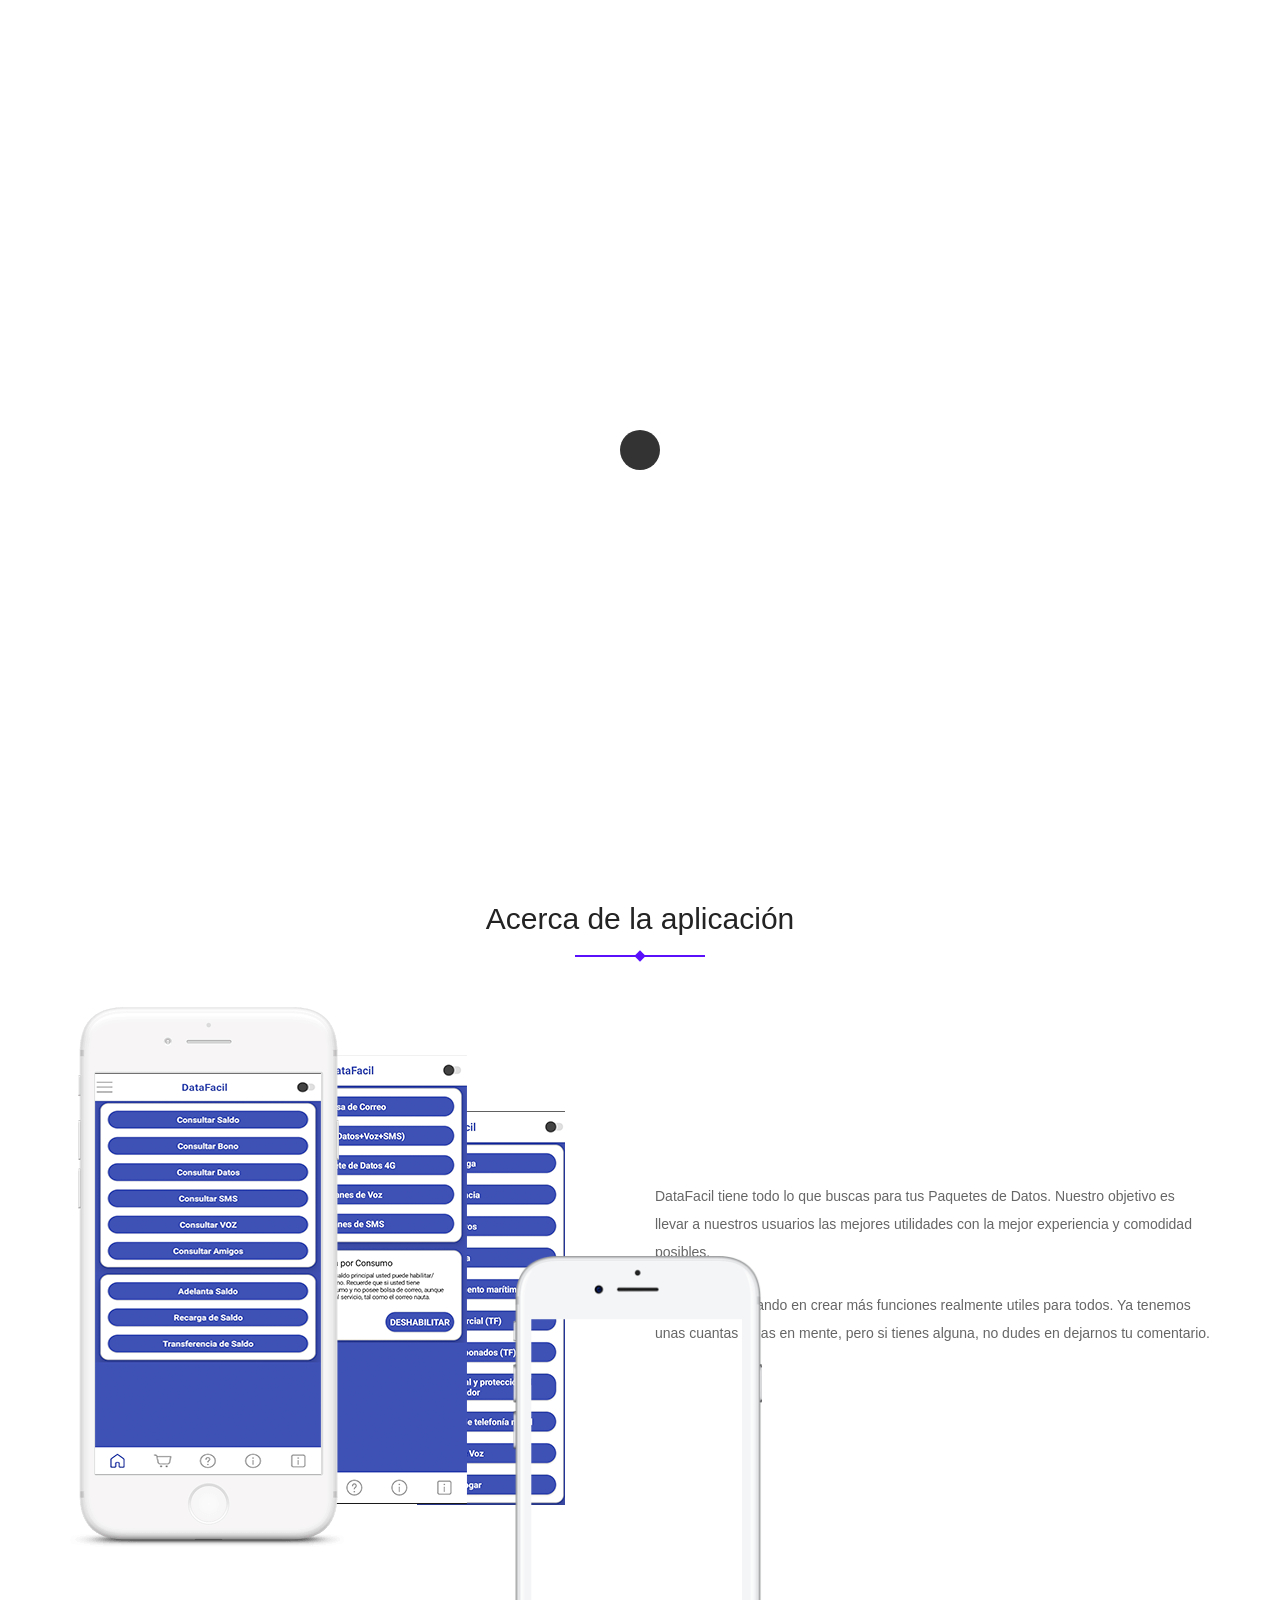
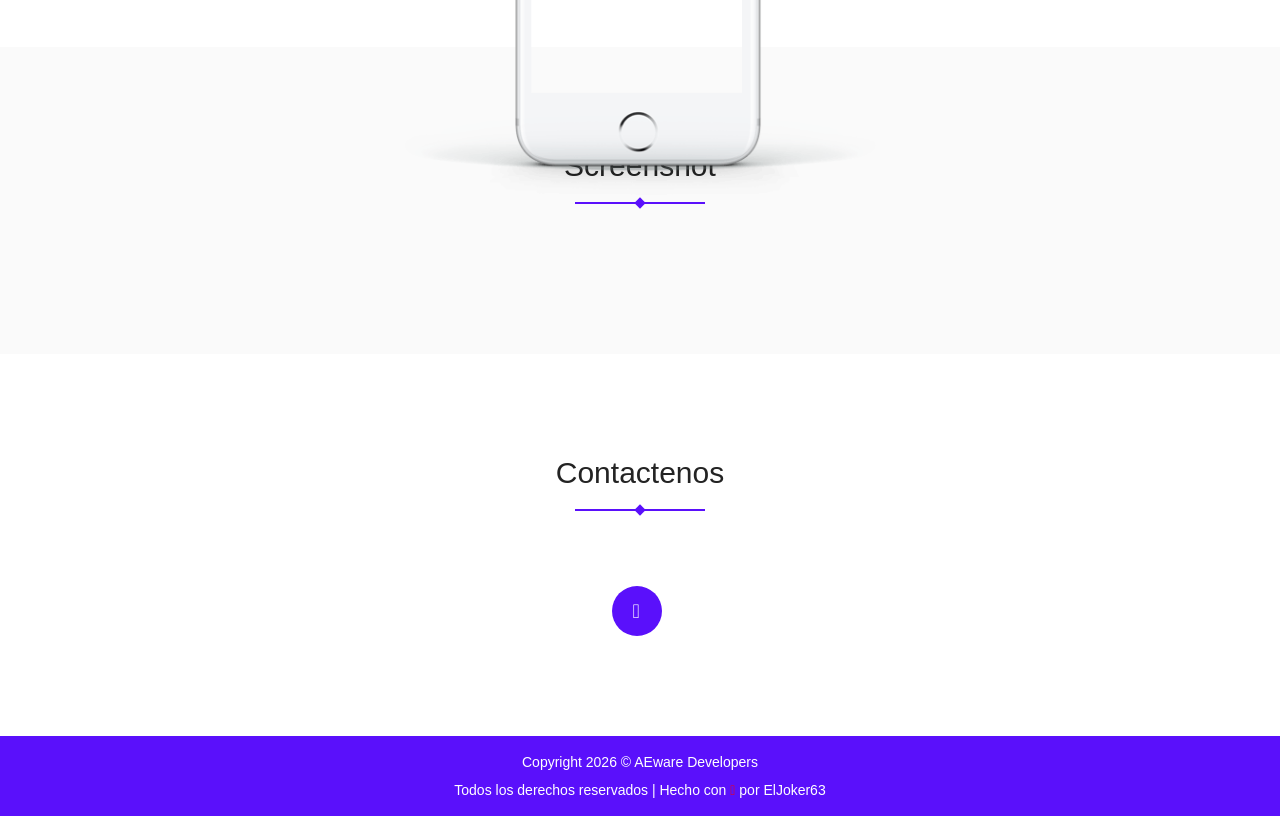
==== index.html @ 6d370829 "Update index.html" ====
<!DOCTYPE html>
<html lang="en">
<head>

<meta charset="utf-8">
<title>DataFacil || Tu mejor herramienta</title>
<meta http-equiv="X-UA-Compatible" content="IE=edge">

<meta name="viewport" content="width=device-width, initial-scale=1, maximum-scale=1">

<link rel="stylesheet" href="assets/css/bootstrap.min.css+jquery-ui.css+font-awesome.min.css+owl.carousel.min.css+slicknav.min.css+magnificpopup.css+jquery.mb.YTPlayer.min.css.pagespeed.cc.gx6TPuatPO.css" />
<link rel="stylesheet" href="assets/css/A.typography.css.pagespeed.cf.7nwC4xI2fA.css">
<link rel="stylesheet" href="assets/css/A.style.css+responsive.css,Mcc.m1dDQlcDqt.css.pagespeed.cf.w_qkeGJUVZ.css" />
<link rel="shortcut icon" type="image/png" href="assets/img/icon/icon.png">
</head>
<body>

<div id="preloader">
<div class="spinner"></div>
</div>


<header id="header">
<div class="header-area">
<div class="container">
<div class="row">
<div class="menu-area">
<div class="col-md-3 col-sm-12 col-xs-12">
<div class="logo">
<a href="index.html"><img src="logo_full.png" alt="DataFacil" data-pagespeed-url-hash="2312565467" onload="pagespeed.CriticalImages.checkImageForCriticality(this);" width="174"></a>
</div>
</div>
<div class="col-md-9 hidden-xs hidden-sm">
<div class="main-menu">
<nav class="nav-menu">
<ul>
<li class="active"><a href="#home">Home</a></li>
<li><a href="#screenshot">Screenshot</a></li>
<li><a href="#contact">Contact</a></li>
</ul>
</nav>
</div>
</div>
<div class="col-sm-12 col-xs-12 visible-sm visible-xs">
<div class="mobile_menu"></div>
</div>
</div>
</div>
</div>
</div>
</header>


<section class="slider-area" id="home">
<div class="container">
<div class="col-md-6 col-sm-6 hidden-xs">
<div class="row">
<div class="slider-img">
<img src="assets/img/mobile/slider-left-img.png" alt="slider image" data-pagespeed-url-hash="4035130868" onload="pagespeed.CriticalImages.checkImageForCriticality(this);">
</div>
</div>
</div>
<div class="col-md-6 col-sm-6 col-xs-12">
<div class="row">
<div class="slider-inner text-right">
  <img src="assets/img/icon/icon.png" width="100px">
<h2>DataFacil</h2>
<h6 style="color: white;">Version: 7.1</h6>
<h6 style="color: white;">Rev: 211128</h6>
<h6 style="color: white;">Tamaño: 4.80Mb</h6>
<h5>Tu mejor herramienta</h5>
<a href="DataFacil.apk" style="background-color: white;color: #5c1ef9;"><i class="fa fa-download" style="color: #5c1ef9;"></i>Descargar APK</a>
</div>
</div>
</div>
</div>
</section>

<div class="about-area ptb--100">
<div class="container">
<div class="section-title">
<h2>Acerca de la aplicación</h2>
<p></p>
</div>
<div class="row d-flex flex-center">
<div class="col-md-6 col-sm-6 hidden-xs">
<div class="about-left-img">
<img src="assets/img/about/abt-left-img.png" alt="image" data-pagespeed-url-hash="2469990461" onload="pagespeed.CriticalImages.checkImageForCriticality(this);">
</div>
</div>
<div class="col-md-6 col-sm-6 col-xs-12 d-flex flex-center">
<div class="about-content">
<p>DataFacil tiene todo lo que buscas para tus Paquetes de Datos. Nuestro objetivo es llevar a nuestros usuarios las mejores utilidades con la mejor experiencia y comodidad posibles.</p>
<p>Seguimos trabajando en crear más funciones realmente utiles para todos. Ya tenemos unas cuantas ideas en mente, pero si tienes alguna, no dudes en dejarnos tu comentario.</p>
</div>
</div>
</div>
</div>
</div>


<!--section class="feature-area bg-gray ptb--100" id="feature">
<div class="container">
<div class="section-title">
<h2>Features</h2>
<p>Nemo enim ipsam voluptatem quia voluptas sit</p>
</div>
<div class="row">
<div class="col-md-4 col-sm-6 col-xs-12">
<div class="ft-content rtl">
<div class="ft-single">
<img src="[data-uri]" alt="icon" data-pagespeed-url-hash="3203093462" onload="pagespeed.CriticalImages.checkImageForCriticality(this);">
<div class="meta-content">
<h2>Full Optional</h2>
<p>Lorem ipsum dolor sit amet, consectetur adipisicing elit, iumod tempor incididunt</p>
</div>
</div>
<div class="ft-single">
<img src="[data-uri]" alt="icon" data-pagespeed-url-hash="3497593383" onload="pagespeed.CriticalImages.checkImageForCriticality(this);">
<div class="meta-content">
<h2>Unique Design</h2>
<p>Lorem ipsum dolor sit amet, consectetur adipisicing elit, iumod tempor incididunt</p>
</div>
</div>
<div class="ft-single">
<img src="[data-uri]" alt="icon" data-pagespeed-url-hash="3792093304" onload="pagespeed.CriticalImages.checkImageForCriticality(this);">
<div class="meta-content">
<h2>Voice Maker</h2>
<p>Lorem ipsum dolor sit amet, consectetur adipisicing elit, iumod tempor incididunt</p>
</div>
</div>
</div>
</div>
<div class="col-md-4 hidden-sm col-xs-12">
<div class="ft-screen-img">
<img src="assets/img/mobile/ft-screen-img.png" alt="image" data-pagespeed-url-hash="3607239868" onload="pagespeed.CriticalImages.checkImageForCriticality(this);">
</div>
</div>
<div class="col-md-4 col-sm-6 col-xs-12">
<div class="ft-content">
<div class="ft-single">
<img src="[data-uri]" alt="icon" data-pagespeed-url-hash="4086593225" onload="pagespeed.CriticalImages.checkImageForCriticality(this);">
<div class="meta-content">
<h2>Easy Settings</h2>
<p>Lorem ipsum dolor sit amet, consectetur adipisicing elit, iumod tempor incididunt</p>
</div>
</div>
<div class="ft-single">
<img src="[data-uri]" alt="icon" data-pagespeed-url-hash="86125850" onload="pagespeed.CriticalImages.checkImageForCriticality(this);">
<div class="meta-content">
<h2>Flat Design</h2>
<p>Lorem ipsum dolor sit amet, consectetur adipisicing elit, iumod tempor incididunt</p>
</div>
</div>
<div class="ft-single">
<img src="[data-uri]" alt="icon" data-pagespeed-url-hash="380625771" onload="pagespeed.CriticalImages.checkImageForCriticality(this);">
<div class="meta-content">
<h2>Easy Download</h2>
<p>Lorem ipsum dolor sit amet, consectetur adipisicing elit, iumod tempor incididunt</p>
</div>
</div>
</div>
</div>
</div>
</div>
</section-->



<section class="screen-area bg-gray ptb--100" id="screenshot">
<div class="container">
<div class="section-title">
<h2>Screenshot</h2>
<p></p>
</div>
<img class="screen-img" src="assets/img/mobile/screen-slider.png" alt="mobile screen" data-pagespeed-url-hash="2003953889" onload="pagespeed.CriticalImages.checkImageForCriticality(this);">
<div class="screen-slider owl-carousel">
<div class="single-screen">
<img src="assets/img/mobile/screen-slider/1.jpg" alt="mobile screen" data-pagespeed-url-hash="3925802699" onload="pagespeed.CriticalImages.checkImageForCriticality(this);">
</div>
<div class="single-screen">
<img src="assets/img/mobile/screen-slider/2.jpg" alt="mobile screen" data-pagespeed-url-hash="4220302620" onload="pagespeed.CriticalImages.checkImageForCriticality(this);">
</div>
<div class="single-screen">
<img src="assets/img/mobile/screen-slider/3.jpg" alt="mobile screen" data-pagespeed-url-hash="219835245" onload="pagespeed.CriticalImages.checkImageForCriticality(this);">
</div>
<div class="single-screen">
<img src="assets/img/mobile/screen-slider/4.jpg" alt="mobile screen" data-pagespeed-url-hash="514335166" onload="pagespeed.CriticalImages.checkImageForCriticality(this);">
</div>
<div class="single-screen">
<img src="assets/img/mobile/screen-slider/5.jpg" alt="mobile screen" data-pagespeed-url-hash="808835087" onload="pagespeed.CriticalImages.checkImageForCriticality(this);">
</div>
<div class="single-screen">
<img src="assets/img/mobile/screen-slider/6.jpg" alt="mobile screen" data-pagespeed-url-hash="219835245" onload="pagespeed.CriticalImages.checkImageForCriticality(this);">
</div>
</div>
</div>
</section>


<!--section class="team-area bg-gray ptb--100" id="team">
<div class="container">
<div class="section-title">
<h2>Our Amazing Team</h2>
<p>Nemo enim ipsam voluptatem quia voluptas sit</p>
</div>
<div class="row">
<div class="col-md-3 col-sm-6 col-xs-12 col-6">
<div class="single-team">
<div class="team-thumb">
<img src="assets/img/team/team-img1.jpg" alt="image" data-pagespeed-url-hash="1742585460" onload="pagespeed.CriticalImages.checkImageForCriticality(this);">
</div>
<h4>Jhon Deo</h4>
<span>Web Developer</span>
<ul class="tst-social">
<li><a href="index.html#"><i class="fa fa-facebook"></i></a></li>
<li><a href="index.html#"><i class="fa fa-twitter"></i></a></li>
<li><a href="index.html#"><i class="fa fa-linkedin"></i></a></li>
<li><a href="index.html#"><i class="fa fa-dribbble"></i></a></li>
<li><a href="index.html#"><i class="fa fa-ponterest"></i></a></li>
</ul>
</div>
</div>
<div class="col-md-3 col-sm-6 col-xs-12 col-6">
<div class="single-team">
<div class="team-thumb">
<img src="assets/img/team/team-img2.jpg" alt="image" data-pagespeed-url-hash="2037085381" onload="pagespeed.CriticalImages.checkImageForCriticality(this);">
</div>
<h4>Jhon Deo</h4>
<span>Web Developer</span>
<ul class="tst-social">
<li><a href="index.html#"><i class="fa fa-facebook"></i></a></li>
<li><a href="index.html#"><i class="fa fa-twitter"></i></a></li>
<li><a href="index.html#"><i class="fa fa-linkedin"></i></a></li>
<li><a href="index.html#"><i class="fa fa-dribbble"></i></a></li>
<li><a href="index.html#"><i class="fa fa-ponterest"></i></a></li>
</ul>
</div>
</div>
<div class="col-md-3 col-sm-6 col-xs-12 col-6">
<div class="single-team">
<div class="team-thumb">
<img src="assets/img/team/team-img2.jpg" alt="image" data-pagespeed-url-hash="2037085381" onload="pagespeed.CriticalImages.checkImageForCriticality(this);">
</div>
<h4>Jhon Deo</h4>
<span>Web Developer</span>
<ul class="tst-social">
<li><a href="index.html#"><i class="fa fa-facebook"></i></a></li>
<li><a href="index.html#"><i class="fa fa-twitter"></i></a></li>
<li><a href="index.html#"><i class="fa fa-linkedin"></i></a></li>
<li><a href="index.html#"><i class="fa fa-dribbble"></i></a></li>
<li><a href="index.html#"><i class="fa fa-ponterest"></i></a></li>
</ul>
</div>
</div>
<div class="col-md-3 col-sm-6 col-xs-12 col-6">
<div class="single-team">
<div class="team-thumb">
<img src="assets/img/team/team-img4.jpg" alt="image" data-pagespeed-url-hash="2626085223" onload="pagespeed.CriticalImages.checkImageForCriticality(this);">
</div>
<h4>Jhon Deo</h4>
<span>Web Developer</span>
<ul class="tst-social">
<li><a href="index.html#"><i class="fa fa-facebook"></i></a></li>
<li><a href="index.html#"><i class="fa fa-twitter"></i></a></li>
<li><a href="index.html#"><i class="fa fa-linkedin"></i></a></li>
<li><a href="index.html#"><i class="fa fa-dribbble"></i></a></li>
<li><a href="index.html#"><i class="fa fa-ponterest"></i></a></li>
</ul>
</div>
</div>
</div>
</div>
</section-->

<section class="contact-area ptb--100" id="contact">
<div class="container">
<div class="section-title">
<h2>Contactenos</h2>
</div>
<div class="row">
<div class="col-md-12 col-sm-12 col-xs-12">  
<div class="c-social">
  <center>
  <ul>
  <li><a href="https://t.me/datafacil" target="_blank"><i class="fa fa-telegram"></i></a></li>
  </ul></center>
  </div>
</div>
</div>
</div>
</section>


<footer>
<div class="footer-area">
<div class="container">
<p>
Copyright <script>document.write(new Date().getFullYear());</script> &copy; AEware Developers <br>Todos los derechos reservados | Hecho con <i class="fa fa-spin fa-heart-o" aria-hidden="true" style="color: red;"></i> por ElJoker63
</p>
</div>
</div>
</footer>


<script src="assets/js/jquery-3.2.0.min.js"></script>
<script src="assets/js/jquery-ui.js"></script>
<script src="assets/js/bootstrap.min.js+jquery.slicknav.min.js+owl.carousel.min.js.pagespeed.jc.rH-AqJr_eo.js"></script><script>eval(mod_pagespeed_OaIsp2CYJ6);</script>
<script>eval(mod_pagespeed_37egZq039M);</script>
<script>eval(mod_pagespeed_GwoOaIidw9);</script>
<script src="assets/js/magnific-popup.min.js+counterup.js+jquery.waypoints.min.js+jquery.mb.YTPlayer.min.js.pagespeed.jc.KU6rUY2vq6.js"></script><script>eval(mod_pagespeed_G$2JEhNOmj);</script>
<script>eval(mod_pagespeed_kKBOjiCSDh);</script>
<script>eval(mod_pagespeed_2KMwfzvMNk);</script>
<script>eval(mod_pagespeed_n0zLpIlsOG);</script>
<script src="assets/js/theme.js"></script>
</body>
</html>
---- assets/css/A.typography.css.pagespeed.cf.7nwC4xI2fA.css ----
/* 
Table Of Contents
=========================
- Default Typography
- Custom Typography
=========================
*/


/* 
--------------------------
- Default Typography
--------------------------
*/

body {
    font-family: 'Poppins', sans-serif;
}

h1,
h2,
h3,
h4,
h5,
h6 {
    margin: 0;
    font-family: 'Poppins', sans-serif;
    font-weight: 700;
    color: #000;
    letter-spacing: 1.5px;
}

h1 a,
h2 a,
h3 a,
h4 a,
h5 a,
h6 a {
    font-weight: inherit;
    font-family: 'Poppins', sans-serif;
}

h1 {
    font-size: 36px;
    line-height: 70px;
    letter-spacing: 1px;
    margin-bottom: 0px;
}

h2 {
    font-size: 22px;
    line-height: 24px;
    margin-bottom: 0px;
}

h3 {
    font-size: 24px;
    line-height: 30px;
    margin-bottom: 0px;
}

h4 {
    font-size: 20px;
    line-height: 27px;
}

h5 {
    font-size: 16px;
    line-height: 24px;
}

h6 {
    font-size: 14px;
    line-height: 24px;
}

p {
    font-family: 'Poppins', sans-serif;
    font-size: 14px;
    font-weight: normal;
    letter-spacing: 0;
    line-height: 28px;
    margin: 0;
}

p img {
    margin: 0;
}

span {
    font-family: 'Poppins', sans-serif;
}



/* em and strong */

em {
    font: 15px/30px;
}

strong,
b {
    font: 15px/30px;
}

small {
    font-size: 11px;
    line-height: inherit;
}



/*  blockquotes */

blockquote {
    border-left: 0 none;
    font-family: 'Poppins', sans-serif;
    margin: 10px 0;
    padding-left: 40px;
    position: relative;
}

blockquote::before {
    color: #4e5665;
    content: "";
    font-family: FontAwesome;
    font-size: 36px;
    left: 20px;
    line-height: 0;
    margin: 0;
    opacity: 0.5;
    position: absolute;
    top: 20px;
}

blockquote p {
    font-style: italic;
    padding: 0;
    font-size: 18px;
    line-height: 36px;
}

blockquote cite {
    display: block;
    font-size: 12px;
    font-style: normal;
    line-height: 18px;
}

blockquote cite:before {
    content: "\2014 \0020";
}

blockquote cite a,
blockquote cite a:visited {
    color: #8B9798;
    border: none
}



/* abbreviations */

abbr {
    color: #444;
    font-weight: 700;
    font-variant: small-caps;
    text-transform: lowercase;
    letter-spacing: .6px;
}

abbr:hover {
    cursor: help;
}



/* links */

a,
a:visited {
    text-decoration: none;
    font-weight: normal;
    font-size: 12px;
    color: #111;
    transition: all 0.3s ease-in-out;
    -webkit-transition: all 0.3s ease-in-out;
    -moz-transition: all 0.3s ease-in-out;
    -o-transition: all 0.3s ease-in-out;
    outline: 0;
}

a:hover,
a:active {
    color: #5b1ffa;
    text-decoration: none;
    outline: 0;
}

a:focus {
    text-decoration: none;
    outline: 0;
}

p a,
p a:visited {
    line-height: inherit;
    outline: 0;
}

a.active-page {
    color: #e6ae48!important;
}



/* list */

ul,
ol {
    margin-bottom: 0px;
    margin-top: 0px;
}

ul {
    margin: 0;
    padding: 0;
    list-style-type: none;
}

ol {
    list-style: decimal;
}

ol,
ul.square,
ul.circle,
ul.disc {
    margin-left: 0px;
}

ul.square {
    list-style: square outside;
}

ul.circle {
    list-style: circle outside;
}

ul.disc {
    list-style: disc outside;
}

ul ul,
ul ol,
ol ol,
ol ul {
    margin: 0;
}

ul ul li,
ul ol li,
ol ol li,
ol ul li {
    margin-bottom: 0px;
}

li {
    line-height: 18px;
    margin-bottom: 0px;
}

ul.large li {}

li p {}



/* definition list */

dl {
    margin: 12px 0;
}

dt {
    margin: 0;
    color: #11ABB0;
}

dd {
    margin: 0 0 0 20px;
}

button {}



/* 
--------------------------
- Custom Typography
--------------------------
*/


/* Your Custom Typography. */


/*pealoader css*/

div#preloader {
    height: 100%;
    left: 0;
    overflow: visible;
    position: fixed;
    top: 0;
    width: 100%;
    z-index: 999;
    display: flex;
    background: #fff;
}


.spinner {
    width: 40px;
    height: 40px;
    margin: auto;
    background-color: #333;

    border-radius: 100%;
    -webkit-animation: sk-scaleout 1.0s infinite ease-in-out;
    animation: sk-scaleout 1.0s infinite ease-in-out;
}

@-webkit-keyframes sk-scaleout {
    0% {
        -webkit-transform: scale(0)
    }
    100% {
        -webkit-transform: scale(1.0);
        opacity: 0;
    }
}

@keyframes sk-scaleout {
    0% {
        -webkit-transform: scale(0);
        transform: scale(0);
    }
    100% {
        -webkit-transform: scale(1.0);
        transform: scale(1.0);
        opacity: 0;
    }
}


/*----------------------------
 Basic margin padding
-----------------------------*/

.m--0 {
    margin-top: 0;
    margin-right: 0;
    margin-bottom: 0;
    margin-left: 0;
}

.p--0 {
    padding-top: 0;
    padding-right: 0;
    padding-bottom: 0;
    padding-left: 0;
}


/*---------------------------
   Margin top
--------------------------*/

.mt--0 {
    margin-top: 0
}

.mt--10 {
    margin-top: 10px
}

.mt--15 {
    margin-top: 15px
}

.mt--20 {
    margin-top: 20px
}

.mt--30 {
    margin-top: 30px
}

.mt--40 {
    margin-top: 40px
}

.mt--50 {
    margin-top: 50px
}

.mt--60 {
    margin-top: 60px
}

.mt--70 {
    margin-top: 70px
}

.mt--80 {
    margin-top: 80px
}

.mt--90 {
    margin-top: 90px
}

.mt--100 {
    margin-top: 100px
}

.mt--110 {
    margin-top: 110px
}

.mt--120 {
    margin-top: 120px
}

.mt--130 {
    margin-top: 130px
}

.mt--140 {
    margin-top: 140px
}

.mt--150 {
    margin-top: 150px
}


/*-----------------------------
  Margin bottom
-------------------------------*/

.mb--0 {
    margin-bottom: 0
}

.mb--10 {
    margin-bottom: 10px
}

.mb--15 {
    margin-bottom: 15px
}

.mb--20 {
    margin-bottom: 20px
}

.mb--30 {
    margin-bottom: 30px
}

.mb--40 {
    margin-bottom: 40px
}

.mb--50 {
    margin-bottom: 50px
}

.mb--60 {
    margin-bottom: 60px
}

.mb--70 {
    margin-bottom: 70px
}

.mb--80 {
    margin-bottom: 80px
}

.mb--90 {
    margin-bottom: 90px
}

.mb--100 {
    margin-bottom: 100px
}

.mb--110 {
    margin-bottom: 110px
}

.mb--120 {
    margin-bottom: 120px
}

.mb--130 {
    margin-bottom: 130px
}

.mb--140 {
    margin-bottom: 140px
}

.mb--150 {
    margin-bottom: 150px
}


/*--------------------------
  Padding top
---------------------------*/

.pt--0 {
    padding-top: 0
}

.pt--10 {
    padding-top: 10px
}

.pt--15 {
    padding-top: 15px
}

.pt--20 {
    padding-top: 20px
}

.pt--30 {
    padding-top: 30px
}

.pt--40 {
    padding-top: 40px
}

.pt--50 {
    padding-top: 50px
}

.pt--60 {
    padding-top: 60px
}

.pt--70 {
    padding-top: 70px
}

.pt--80 {
    padding-top: 80px
}

.pt--90 {
    padding-top: 90px
}

.pt--100 {
    padding-top: 100px
}

.pt--110 {
    padding-top: 110px
}

.pt--120 {
    padding-top: 120px
}

.pt--130 {
    padding-top: 130px
}

- .pt--140 {
    padding-top: 140px
}

.pt--150 {
    padding-top: 150px
}


/*------------------------
   Padding bottom
---------------------------*/

.pb--0 {
    padding-bottom: 0
}

.pb--10 {
    padding-bottom: 10px
}

.pb--15 {
    padding-bottom: 15px
}

.pb--20 {
    padding-bottom: 20px
}

.pb--30 {
    padding-bottom: 30px
}

.pb--40 {
    padding-bottom: 40px
}

.pb--50 {
    padding-bottom: 50px
}

.pb--60 {
    padding-bottom: 60px
}

.pb--70 {
    padding-bottom: 70px
}

.pb--80 {
    padding-bottom: 80px
}

.pb--90 {
    padding-bottom: 90px
}

.pb--100 {
    padding-bottom: 100px
}

.pb--110 {
    padding-bottom: 110px
}

.pb--120 {
    padding-bottom: 120px
}

.pb--130 {
    padding-bottom: 130px
}

.pb--140 {
    padding-bottom: 140px
}

.pb--150 {
    padding-bottom: 150px
}

.pb--160 {
    padding-bottom: 160px
}

.pb--170 {
    padding-bottom: 170px
}

.pb--180 {
    padding-bottom: 180px
}

.pb--190 {
    padding-bottom: 190px
}



/*------------------------------
   Page section padding 
-------------------------------*/

.ptb--0 {
    padding: 0
}

.ptb--10 {
    padding: 10px 0
}

.ptb--20 {
    padding: 20px 0
}

.ptb--30 {
    padding: 30px 0
}

.ptb--40 {
    padding: 40px 0
}

.ptb--50 {
    padding: 50px 0
}

.ptb--60 {
    padding: 60px 0
}

.ptb--70 {
    padding: 70px 0
}

.ptb--80 {
    padding: 80px 0
}

.ptb--90 {
    padding: 90px 0
}

.ptb--100 {
    padding: 100px 0
}

.ptb--110 {
    padding: 110px 0
}

.ptb--120 {
    padding: 120px 0
}

.ptb--130 {
    padding: 130px 0
}

.ptb--140 {
    padding: 140px 0
}

.ptb--150 {
    padding: 150px 0
}
.ptb--160 {
    padding: 160px 0
}
.ptb--170 {
    padding: 170px 0
}
.ptb--180 {
    padding: 180px 0
}


/*---------------------------
   Page section margin 
-----------------------------*/

.mtb--0 {
    margin: 0
}

.mtb--10 {
    margin: 10px 0
}

.mtb--15 {
    margin: 15px 0
}

.mtb--20 {
    margin: 20px 0
}

.mtb--30 {
    margin: 30px 0
}

.mtb--40 {
    margin: 40px 0
}

.mtb--50 {
    margin: 50px 0
}

.mtb--60 {
    margin: 60px 0
}

.mtb--70 {
    margin: 70px 0
}

.mtb--80 {
    margin: 80px 0
}

.mtb--90 {
    margin: 90px 0
}

.mtb--100 {
    margin: 100px 0
}

.mtb--110 {
    margin: 110px 0
}

.mtb--120 {
    margin: 120px 0
}

.mtb--130 {
    margin: 130px 0
}

.mtb--140 {
    margin: 140px 0
}

.mtb--150 {
    margin: 150px 0;
}

.d-flex{
    display: flex;
}
.flex-center{
    align-items: center;
}
.h-100{
    height: 100%;
}
.meta-content{
    overflow: hidden;
}
.bg-gray{
    background-color: #fcfcfc;
}
---- assets/css/A.style.css+responsive.css,Mcc.m1dDQlcDqt.css.pagespeed.cf.w_qkeGJUVZ.css ----
/*@import url(https://fonts.googleapis.com/css?family=Poppins:300,400,500,600,700,800,900);*/.clear{clear:both}::-moz-selection{background:#00b0ff;color:#fff;text-shadow:none}::selection{background:#00b0ff;color:#fff;text-shadow:none}.no-mar{margin:0!important}.no-pad{padding:0!important}.no-top-pad{padding-top:0!important}.text-left{text-align:left}.text-center{text-align:center}.text-right{text-align:right}.bg-theme{background-color:#ef525b}.bg-gray{background-color:#fafafa}*,*:before,*:after{-moz-box-sizing:border-box;-webkit-box-sizing:border-box;box-sizing:border-box}*:focus{outline:0}html{font-size:62.5%;-webkit-font-smoothing:antialiased}body{background:#fff;font-weight:normal;font-size:15px;letter-spacing:1.5px;color:#888;line-height:30px;-webkit-font-smoothing:antialiased;-webkit-text-size-adjust:100%}img{max-width:100%;height:auto}button,input,textarea{letter-spacing:1px}.header-area{position:fixed;left:0;top:0;width:100%;z-index:998;background-color:#5c1ef9}.menu-area{display:flex;align-items:center}.logo{}.logo a{display:inline-block}.logo a img{max-height:100%}.main-menu{text-align:right}.main-menu nav ul{}.main-menu nav ul li{display:inline-block}.main-menu nav ul li a{display:block;font-size:14px;font-weight:400;color:#fff;letter-spacing:0;padding:27px 36px;position:relative;padding-left:0}.main-menu nav ul li a:before{content:'';position:absolute;left:0;bottom:22px;height:2px;width:0%;background-color:#fff;-webkit-transition:all .3s ease 0s;-o-transition:all .3s ease 0s;transition:all .3s ease 0s}.main-menu nav ul li:hover a:before,.main-menu nav ul li.active a:before{width:70%}.mobile_menu{}.slicknav_menu .slicknav_menutxt{display:none}.slicknav_menu{background:transparent;margin-top:21px}.slicknav_menu .slicknav_icon-bar{height:2px;width:19px;margin:3px 0;-webkit-transition:all .3s ease 0s;transition:all .3s ease 0s}.slicknav_btn{background-color:transparent;position:relative;margin-top:-51px}.slicknav_menu .slicknav_open .slicknav_icon-bar:nth-child(2) {opacity:0;-ms-filter:"progid:DXImageTransform.Microsoft.Alpha(Opacity=0)"}.slicknav_menu .slicknav_open .slicknav_icon-bar:nth-child(1) {-webkit-transform:rotate(45deg) translate(1px,7px);transform:rotate(45deg) translate(1px,7px)}.slicknav_menu .slicknav_open .slicknav_icon-bar:nth-child(3) {-webkit-transform:rotate(-45deg) translateY(-6px);transform:rotate(-45deg) translateY(-6px)}.slicknav_menu{margin-top:0}.slicknav_nav{background:#13c5de;margin:10px;padding:6px 0}.slicknav_nav a:hover{background:#fefefe none repeat scroll 0 0;border-radius:0}.slicknav_nav a{font-size:14px;letter-spacing:.01em}.slider-area{display:flex;align-items:center;height:800px;background:#5d12f8;padding-top:80px}.slider-img{}.slider-img img{max-height:100%}.slider-inner{}.slider-inner h2{font-size:48px;font-weight:500;color:#fff;letter-spacing:0;line-height:49px}.slider-inner h5{font-size:30px;font-weight:500;color:#fff;letter-spacing:0;line-height:39px;margin-bottom:50px;margin-top:5px}.slider-inner a{display:inline-block;position:relative;height:60px;width:270px;background:transparent;border:2px solid #fff;border-radius:30px;text-align:center;line-height:56px;color:#fff;font-size:20px;font-weight:400;letter-spacing:0;padding-left:44px}.slider-inner a i{position:absolute;left:16px;top:6px;height:44px;width:44px;border:2px solid #fff;border-radius:50%;line-height:40px;font-size:16px;padding-left:2px}.with-gradiant{position:relative}.with-gradiant:before{content:'';position:absolute;left:0;top:0;height:100%;width:100%;opacity:.8;background:rgba(0,0,0,0) linear-gradient(90deg,#ffdc57,#5b1ffa) repeat scroll 0 0}.full-opacity:before{opacity:1;background:rgba(0,0,0,0) linear-gradient(90deg,#ffdc57,#5b1ffa) repeat scroll 0 0}.warm-canvas{background:rgba(0,0,0,0) linear-gradient(90deg,#ffdc57,#5b1ffa) repeat scroll 0 0}canvas.worms.sketch{max-width:100%}.service-area{position:relative;margin-top:-100px;background-color:transparent}.service-single{padding:40px 0;background:#fff;border-radius:5px;text-align:center;box-shadow:0 0 8px rgba(0,0,0,.1)}.service-single img{max-width:150px;margin-bottom:33px}.service-single h2{font-size:30px;font-weight:500;color:#232323;letter-spacing:0;margin-bottom:10px}.service-single p{font-weight:500;color:#666;font-size:15px}.about-area{}.section-title{text-align:center;margin-bottom:50px}.section-title h2{font-size:30px;font-weight:500;color:#232323;letter-spacing:0;line-height:37px;position:relative;margin-bottom:20px;padding-bottom:20px}.section-title.text-white h2{color:#fff}.section-title h2:before{content:'';position:absolute;left:0;bottom:0;height:2px;width:130px;background-color:#5a10fb;left:calc(50% - 65px)}.section-title.text-white h2:before{background-color:#fff}.section-title h2:after{content:'';position:absolute;left:0;bottom:-3px;height:8px;width:8px;background-color:#5a10fb;left:calc(50% - 4px);-webkit-transform:rotate(45deg);-ms-transform:rotate(45deg);-o-transform:rotate(45deg);transform:rotate(45deg)}.section-title.text-white h2:after{background-color:#fff}.section-title p{font-size:20px;font-weight:500;color:#666}.section-title.text-white p{color:#fff}.about-left-img{}.about-left-img img{max-width:100%}.about-content{}.about-content p{color:#666;margin-bottom:25px}.feature-area{}.ft-content{margin-top:76px}.ft-single{margin-bottom:46px}.ft-single img{float:left;margin-right:15px}.ft-content.rtl img{float:right;margin-left:15px;margin-right:0}.ft-content.rtl .meta-content{text-align:right}.ft-single h2{font-size:25px;font-weight:500;color:#232323;letter-spacing:0;line-height:31px;margin-bottom:8px}.ft-single p{color:#666}.ft-screen-img{text-align:center}.ft-screen-img img{max-width:100%}.achivement-area{position:relative;background: url(../img/bg/ach-bg-img.jpg) center center/cover no-repeat}.achivement-area:before{content:'';position:absolute;left:0;top:0;height:100%;width:100%;background-color:rgba(89,30,251,.9)}.ach-single{text-align:center}.ach-single .icon{font-size:24px;color:#fff;margin-bottom:35px}.ach-single>p,.ach-single>span{font-size:41px;font-weight:700;color:#fff;letter-spacing:0;display:inline-block;margin-bottom:20px}.ach-single h5{font-size:19px;font-weight:400;color:#fff;letter-spacing:0}.screen-area{position:relative}.screen-area img.screen-img{position:absolute;left:50%;bottom:152px;width:506px;height:546px;z-index:111;transform:translateX(-50%)}.screen-slider{margin-top:116px}.screen-slider .owl-dots{text-align:center;margin-top:130px}.screen-slider .owl-dots .owl-dot{height:15px;width:15px;border:1px solid #5a10fb;border-radius:50%;display:inline-block;margin:0 2px;-webkit-transition:all .3s ease 0s;-o-transition:all .3s ease 0s;transition:all .3s ease 0s}.screen-slider .owl-dots .active{background-color:#5a10fb}.testimonial-area{}.testimonial-slider{}.single-tst{text-align:center;border:2px solid #5a10fb;border-radius:10px;margin-top:109px;padding:0 8%;padding-bottom:24px}.single-tst img{max-width:134px;margin:auto;position:relative;margin-top:-70px;z-index:1;margin-bottom:22px;border-radius:50%;box-shadow:0 0 8px rgba(0,0,0,.1)}.single-tst h4{font-size:20px;font-weight:500;color:#232323;letter-spacing:0}.single-tst span{font-size:15px;color:#666;letter-spacing:0;font-weight:500}.single-tst p{color:#666;margin:8px 0 20px}.tst-social li{display:inline-block}.tst-social li a{font-size:20px;color:#555;margin:0 5px}.tst-social li a:hover{color:#5a0efb}.testimonial-slider .owl-dots{text-align:center;margin-top:50px}.testimonial-slider .owl-dots .owl-dot{height:15px;width:15px;border:1px solid #5a10fb;border-radius:50%;display:inline-block;margin:0 2px;-webkit-transition:all .3s ease 0s;-o-transition:all .3s ease 0s;transition:all .3s ease 0s}.testimonial-slider .owl-dots .active{background-color:#5a10fb}.video-area{text-align:center;position:relative;background: url(../img/bg/ach-bg-img.jpg) center center/cover no-repeat}.video-area:before{content:'';position:absolute;left:0;top:0;height:100%;width:100%;background-color:rgba(89,30,251,.9)}.video-area h2{font-size:40px;font-weight:500;color:#fff;letter-spacing:0;margin-bottom:14px;line-height:42px}.video-area p{color:#fff;font-weight:500;font-size:14px}.video-area a{font-size:22px;color:#7f21e6;height:50px;width:50px;position:relative;border-radius:50%;text-align:center;line-height:53px;padding-left:6px;background:#fff;display:inline-block;margin-top:50px}.video-area a:before,.video-area a:after{content:'';position:absolute;left:0;top:0;height:100%;width:100%;border:1px solid #fff;border-radius:50%}.video-area a:before{-webkit-animation:scaling 1s linear 0s infinite;-o-animation:scaling 1s linear 0s infinite;animation:scaling 1s linear 0s infinite}.video-area a:after{-webkit-animation:scaling 1s linear .3s infinite;-o-animation:scaling 1s linear .3s infinite;animation:scaling 1s linear .3s infinite}@keyframes scaling{
	0%{
		opacity: 0;
		-webkit-transform: scale(1);
		-ms-transform: scale(1);
		-o-transform: scale(1);
		transform: scale(1);
	}
	15%{
		opacity: 0.7;
		-webkit-transform: scale(1.05);
		-ms-transform: scale(1.05);
		-o-transform: scale(1.05);
		transform: scale(1.05);
	}
	100%{
		opacity: 0;
		-webkit-transform: scale(2);
		-ms-transform: scale(2);
		-o-transform: scale(2);
		transform: scale(2);
	}
}.pricing-area{}.single-price{border-radius:5px;overflow:hidden;box-shadow:0 0 9px rgba(0,0,0,.05);padding-bottom:35px;text-align:center;-webkit-transition:all .3s ease 0s;-o-transition:all .3s ease 0s;transition:all .3s ease 0s}.single-price:hover{box-shadow:0 3px 10px rgba(0,0,0,.1)}.prc-head{background:#5a10fb;text-align:center;padding:40px}.prc-head span{font-size:24px;font-weight:500;color:#fff;letter-spacing:0;margin-bottom:12px;display:block}.prc-head h5{font-size:40px;color:#fff;letter-spacing:0;font-weight:500;line-height:53px}.prc-head h5 small{color:#fff}.single-price ul{text-align:center;margin-top:10px}.single-price ul li{font-weight:400;font-size:14px;color:#666;line-height:16px;margin-top:19px;letter-spacing:0}.single-price a{font-size:18px;font-weight:400;letter-spacing:0;color:#333;border:1px solid #591efb;padding:5px 21px;border-radius:3px;display:inline-block;margin-top:44px}.single-price a:hover{color:#fff;background-color:#591efb}.team-area{}.single-team{text-align:center;overflow:hidden;border-radius:3px;padding-bottom:30px;box-shadow:0 0 5px rgba(0,0,0,.1);-webkit-transition:all .3s ease 0s;-o-transition:all .3s ease 0s;transition:all .3s ease 0s}.single-team:hover{box-shadow:0 3px 5px rgba(0,0,0,.2)}.team-thumb{margin:40px 0}.team-thumb img{max-width:160px;border-radius:50%}.single-team h4{font-size:20px;font-weight:500;color:#232323;letter-spacing:0;margin-bottom:8px}.single-team span{display:block;color:#666;font-weight:400;letter-spacing:0}.single-team ul{margin-top:40px}.call-to-action{position:relative;z-index:1;background: url(../img/bg/ach-bg-img.jpg) center center/cover no-repeat}.call-to-action:before{content:'';position:absolute;left:0;top:0;height:100%;width:100%;z-index:-1;background-color:rgba(89,30,251,.9)}.download-btns a{margin:0 32px;height:50px;width:195px;border:2px solid #fff;display:inline-block;text-align:center;line-height:46px;border-radius:33px;font-weight:500;font-size:14px;color:#fff;letter-spacing:0}.download-btns a:hover{background-color:#fff;color:#5c1ef9}.download-btns a i{font-size:19px;margin-right:6px;vertical-align:middle}.blog-post{}.single-post{}.single-post a{display:block;margin-bottom:7px}.single-post a>img{border-radius:5px 5px 0 0;max-width:100%}.single-post .blog-meta{}.single-post .blog-meta ul{}.single-post .blog-meta ul li{display:inline-block;font-size:12px;color:#666;letter-spacing:0;margin-right:10px}.single-post .blog-meta ul li i{margin-right:5px;color:#444}.single-post h2 a{display:block;font-size:20px;font-weight:500;color:#232323;margin-bottom:11px;margin-top:7px;letter-spacing:0}.single-post h2 a:hover{color:#5a10fb}.single-post p{color:#555;letter-spacing:.01em}.clinet-area{}.client-carousel{}.client-carousel img{border:1px solid #8422f9;border-left:none;border-right:none;padding:15px 0}.contact-area{}.contact-form{}.contact-form form{}.contact-form input,.contact-form textarea{width:100%;height:45px;margin-bottom:20px;padding-left:15px;border-radius:3px;border:none;box-shadow:0 1px 5px rgba(0,0,0,.1);color:#222}.contact-form textarea{min-height:165px}.contact-form #send{height:45px;width:150px;background:#5a10fb;color:#fff;text-align:center;line-height:45px;-webkit-transition:all .3s ease 0s;-o-transition:all .3s ease 0s;transition:all .3s ease 0s}.contact-form #send:hover{background-color:#444}.contact_info{padding-left:40px}.contact_info .s-info{margin-bottom:14px}.s-info i{font-size:21px;color:#591efb;float:left;margin-right:14px;margin-top:6px}.s-info .meta-content{overflow:hidden}.s-info .meta-content span{font-size:15px;color:#666;font-weight:400;display:block}.c-social{margin-top:25px}.c-social ul{}.c-social ul li{display:inline-block}.c-social ul li a{display:block;height:50px;width:50px;border-radius:50%;background-color:#5a10fb;color:#fff;text-align:center;line-height:50px;font-size:20px;margin-right:6px}.c-social ul li a:hover{background-color:#444}.footer-area{height:80px;text-align:center;background-color:#5a10fb;display:flex;align-items:center}.footer-area p{color:#fff}.blog-list{}.list-item{box-shadow:0 5px 30px 0 rgba(0,0,0,.1);padding:15px 15px 26px}.blog-thumbnail{margin-bottom:15px}.blog-thumbnail a{display:block}.blog-thumbnail a img{max-width:100%}.list-item h2.blog-title a{display:block;font-size:18px;font-weight:500;color:#272727;letter-spacing:0;margin-bottom:9px}.list-item h2.blog-title a:hover{color:#5b1ffa}.blog-meta{}.blog-meta ul{}.blog-meta ul li{display:inline-block;font-size:14px;color:#272727;font-weight:500;margin-right:9px}.blog-meta ul li i{margin-right:4px}.blog-summery{margin:7px 0 25px}.blog-summery p{color:#696969}.list-item a.read-more{width:130px;height:40px;background:#5b1ffa;display:block;text-align:center;line-height:40px;color:#fff;letter-spacing:.01em}.list-item a.read-more:hover{box-shadow:0 5px 13px 0 rgba(0,0,0,.2)}.blog-info h2.blog-title a{display:block;font-size:18px;color:#444;letter-spacing:0;margin-bottom:10px}.blog-info h2.blog-title a:hover{color:#e8313b}.blog-single-tags{margin-top:67px}.blog-single-tags h2{font-size:24px;font-weight:400;color:#444;letter-spacing:0;margin-bottom:32px;font-weight:500;text-transform:uppercase}.blog-single-tags ul{list-style-type:none}.blog-single-tags ul li{display:inline-block}.blog-single-tags ul li a{display:inline-block;padding:9px 15px;background:#5b1ffa;color:#fff;text-transform:uppercase;line-height:14px;letter-spacing:.04em;font-size:11px;margin-bottom:11px;margin-right:12px;box-shadow:0 0 5px rgba(0,0,0,.1)}.blog-single-tags ul li:last-child a{margin-bottom:0}.blog-single-tags ul li a:hover{background-color:#e8313b}.comment-area{padding-bottom:61px;border-bottom:1px solid #efeaea}.comment-title{}.comment-title h4{font-size:24px;font-weight:400;color:#444;letter-spacing:0}.comment-title h4 span{color:#ccc}.comment-area ul{list-style-type:none}.comment-list{}.comment-info-inner{}.comment-info-inner article{padding:51px 0 0 102px;position:relative}.comment-author{position:relative}.comment-author img{position:absolute;left:-103px;top:-1px;max-width:80px;border-radius:50%;box-shadow:1px 5px 7px -2px rgba(0,0,0,.3)}.comment-author h2{font-size:16px;font-weight:700;color:#555;line-height:13px;font-family:'Open Sans',sans-serif;letter-spacing:0}.meta-data{margin:2px 0 10px}.meta-data p.category{font-size:12px;font-weight:600;color:#333}.meta-data p.category span{color:#ef4836}.comment-content{}.comment-content p{font-size:14px;font-weight:400;color:#666;letter-spacing:.02em;line-height:26px}.comment-reply{position:absolute;right:0;top:48px}.comment-reply a{}.children{padding-left:104px}.related-post{}.related-post .rl-post-title h2,.comment-title h4{font-size:24px;font-weight:400;letter-spacing:0;color:#444;margin-bottom:47px}.related-post-list .single-blog{padding:0}.related-post-list>div>div:last-child .single-blog{margin-bottom:0}.related-post-list .blog-content{padding:0 15px 20px}.comment-title,.rl-post-title{margin-top:62px}.comment-title h4{}.leave-comment form{}.leave-comment form input[type="text"]{width:100%;height:45px;margin-bottom:20px;background:#f3f3f3;border:none;color:#666;padding-left:15px;font-size:14px;transition:all .3s ease 0s}.leave-comment form textarea{width:100%;max-width:100%;height:176px;min-height:176px;margin-bottom:20px;background:#f3f3f3;border:none;padding-left:15px;color:#666;font-size:14px;transition:all .3s ease 0s;padding-top:7px}.leave-comment form textarea::-webkit-input-placeholder,.leave-comment form input[type="text"]::-webkit-input-placeholder{color:#666;opacity:1}.leave-comment form textarea::-moz-placeholder,.leave-comment form input[type="text"]::-moz-placeholder{color:#666;opacity:1}.leave-comment form textarea:-ms-input-placeholder,.leave-comment form input[type="text"]:-ms-input-placeholder{color:#666;opacity:1}.leave-comment form textarea:-moz-placeholder,.leave-comment form input[type="text"]:-moz-placeholder{color:#666;opacity:1}.leave-comment form textarea:focus,.leave-comment form input[type="text"]:focus{background:#fff;box-shadow:0 0 5px rgba(241,80,89,.3)}.leave-comment form input#comment-submit{background:#5b1ffa;border:1px solid transparent;text-transform:uppercase;font-size:12px;letter-spacing:.01em;color:#fff;padding:14px 15px;line-height:14px;border-radius:2px;outline:none;transition:all .3s ease 0s;box-shadow:0 0 5px rgba(0,0,0,.1)}.leave-comment form input#comment-submit:hover{background:#f73540;color:#fff}.crumbs-area{width:100%;background:#ece4e4;display:flex;align-items:center;text-align:center;position:relative}.crumbs-inner{width:100%;margin-top:72px;padding:120px 0}.crumbs-inner h2{text-transform:uppercase;color:#5b1ffa;letter-spacing:.05em;margin-bottom:12px;font-size:36px}.crumbs-inner ul{}.crumbs-inner ul li{display:inline-block}.crumbs-inner ul li a,.crumbs-inner ul li span{text-transform:uppercase;font-size:12px;letter-spacing:0;color:#5b1ffa}.crumbs-inner ul li a{margin-right:22px;position:relative}.crumbs-inner ul li a:before{content:'/';position:absolute;right:-16px;top:0}.crumbs-inner ul li span{color:#444;font-weight:600}.blog-post-area{padding-top:120px}.blog-post-area .list-item{margin-bottom:30px}.pagination-area{padding-bottom:100px;padding-top:20px}.pagination{text-align:center;width:100%}.pagination ul{display:inline-block;background:#5b1ffa;padding:4px 7px;border-radius:1px;box-shadow:0 0 5px rgba(0,0,0,.3)}.pagination ul li{display:inline-block}.pagination ul li a,.pagination ul li span{display:block;padding:10px 10px;color:#fff;letter-spacing:.01em;font-weight:500;border-bottom:1px solid transparent}.pagination ul li a:hover,.pagination ul li span{color:#fff;border-bottom:1px solid #fff}.flex-left-sidebar>div>div{display:flex;flex-wrap:wrap-reverse}.sidebar--area{padding-left:40px}.widget{margin-bottom:50px}.widget:last-child{margin-bottom:0}.widget-search{}.widget-search form{position:relative}.widget-search form input{width:100%;height:45px;padding:0 45px 0 15px;background:transparent;border:1px solid #ccc;font-size:15px;color:#444;letter-spacing:.02em;border-radius:2px;transition:all .3s ease 0s}.widget-search form input:focus{border-color:#e8313b}.widget-search form input:focus~button {color:#fff;background-color:#e8313b}.widget-search form button{position:absolute;right:0;top:0;height:45px;width:45px;background:#5b1ffa;border:1px solid transparent;color:#fff;border-radius:2px;font-size:16px;text-align:center;line-height:42px;transition:all .3s ease 0s}.widget-recent-post{}.widget-title{margin-bottom:30px;background:#5b1ffa;padding:8px 10px;border-radius:2px}.widget-title h2{text-transform:uppercase;font-size:14px;font-weight:400;color:#fff;letter-spacing:0;display:inline-block;line-height:21px}.recent--post-list{}.rc-single-post{overflow:hidden;margin-bottom:20px}.rc-single-post:last-child{margin-bottom:0}.meta-thumb{float:left;margin-right:20px}.meta-thumb a{display:inline-block}.meta-thumb a img{max-width:100%;max-width:66px}.meta--content{overflow:hidden}.meta--content a{display:block;font-size:16px;letter-spacing:.01em;color:#535151;line-height:22px;font-family:'Lato',sans-serif;margin-top:-3px}.meta--content a:hover{color:#5b1ffa}.meta--content span.up-time{display:block;font-size:13px;letter-spacing:0;color:#888}.widget--category-list ul,.widget--archive-list ul{list-style-type:none}.widget--category-list ul li:last-child,.widget--archive-list ul li:last-child{margin-bottom:-10px}.widget--category-list ul li a,.widget--archive-list ul li a,.sidebar--area .widget-nav-menu ul li a{font-size:14px;letter-spacing:.01em;line-height:20px;color:#555;display:block;margin-bottom:22px}.widget--category-list ul li a:hover,.widget--archive-list ul li a:hover,.widget--category-list ul li a:hover::before,.widget--archive-list ul li a:hover::before,.sidebar--area .widget-nav-menu ul li a:hover::before,.sidebar--area .widget-nav-menu ul li a:hover{color:#5b1ffa}.widget--category-list ul li a span,.widget--archive-list ul li a span{color:#c2b8b8}.widget-tags{}.widget-tag-list{}.widget-tag-list a{display:inline-block;font-size:10px;text-transform:uppercase;background:#5b1ffa;color:#fff;padding:7px 13px;margin-bottom:5px;letter-spacing:0;line-height:15px;border-radius:1px;box-shadow:0 0 5px rgba(0,0,0,.1);margin-right:8px}.widget-tag-list a:hover{background-color:#e8313b}@media only screen and (min-width:992px) and (max-width:1200px){.main-menu nav ul li a{padding:29px 13px}.screen-area img.screen-img{bottom:171px;width:434px;height:453px}.blog-post-area{padding-top:90px}.bp-with-sidebar{padding-bottom:80px}.pagination-area{padding-bottom:70px}.blog-details{padding:100px 0}}@media only screen and (min-width:768px) and (max-width:991px){.menu-area{display:block}.logo{padding:21px 0 17px}.slider-area{height:646px;padding-top:0}.service-single h2{font-size:22px}.service-single p{font-size:14px}.about-area{padding:90px 0 70px}.feature-area{padding:90px 0 40px}.ft-content{margin-top:0}.ft-single h2{font-size:22px}.screen-area,.testimonial-area,.pricing-area,.clinet-area,.contact-area{padding:90px 0}.screen-area img.screen-img{bottom:137px;width:529px;height:584px}.prc-head h5{font-size:35px}.prc-head span{font-size:21px;margin-bottom:7px}.team-area{padding:90px 0 70px}.single-team{margin-bottom:20px}.download-btns a{margin-bottom:20px}.blog-post{padding:90px 0 20px}.single-post{margin-bottom:50px;border-bottom:1px solid #efebeb;padding-bottom:30px}.blog-post-area{padding-top:80px}.bp-with-sidebar{padding-bottom:70px}.pagination-area{padding-bottom:70px}.blog-details{padding:90px 0}.sidebar--area{padding-left:0}.crumbs-inner h2{font-size:31px}}@media only screen and (max-width:767px){.screen-area img.screen-img{display:none}}@media only screen and (min-width:481px) and (max-width:767px){#preloader{display:none!important}.menu-area{display:block}.logo{padding:21px 0 17px}.slider-area{height:auto;padding:114px 0 149px}.slider-inner{text-align:left}.slider-inner h2{font-size:33px}.slider-inner h5{font-size:23px;line-height:27px;margin-bottom:42px;margin-top:5px}.service-single{margin-bottom:30px}.service-single h2{font-size:25px}.about-area{padding:60px 0 60px}.section-title p{font-size:16px}.feature-area{padding:80px 0 40px}.ft-content{margin-top:0}.ft-screen-img{margin-bottom:40px}.ach-single{margin-bottom:70px}.achivement-area{padding:80px 0 10px}.screen-area,.testimonial-area,.video-area,.call-to-action,.clinet-area,.contact-area{padding:80px 0}.screen-slider{margin-top:0}.screen-slider .owl-dots{margin-top:40px}.video-area h2{font-size:25px}.pricing-area,.team-area{padding:80px 0 60px}.single-price,.single-team{margin-bottom:30px}.download-btns a{margin:5px 0}.blog-post{padding:80px 0 40px}.single-post{margin-bottom:50px;border-bottom:1px solid #efebeb;padding-bottom:30px}.contact_info{padding-left:0;margin-top:40px}.crumbs-area{display:block;height:354px}.crumbs-inner{width:80%;margin-top:148px;padding:40px 0}.blog-post-area{padding-top:70px}.bp-with-sidebar{padding-bottom:60px}.pagination-area{padding-bottom:80px;padding-top:20px}.blog-details{padding:70px 0}.children{padding-left:12px}.sidebar--area{padding-left:0;max-width:420px;margin:auto;margin-top:55px}.crumbs-inner h2{font-size:26px}}@media only screen and (min-width:600px) and (max-width:767px){.col-6{float:left;width:50%}}@media only screen and (min-width:240px) and (max-width:480px){#preloader{display:none!important}.menu-area{display:block}.logo{padding:21px 0 17px}.slider-area{height:auto;padding:114px 0 149px}.slider-inner{text-align:left}.slider-inner h2{font-size:23px}.slider-inner h5{font-size:20px;line-height:27px;margin-bottom:42px;margin-top:0}.service-single{margin-bottom:30px}.service-single h2{font-size:25px}.about-area{padding:50px 0 50px}.section-title p{font-size:16px}.feature-area{padding:70px 0 30px}.ft-content{margin-top:0}.ft-screen-img{margin-bottom:40px}.ach-single{margin-bottom:70px}.achivement-area{padding:70px 0 0}.screen-area,.testimonial-area,.video-area,.call-to-action,.clinet-area,.contact-area{padding:70px 0}.screen-slider{margin-top:0}.screen-slider .owl-dots{margin-top:40px}.video-area h2{font-size:25px}.pricing-area,.team-area{padding:70px 0 40px}.single-price,.single-team{margin-bottom:30px}.download-btns a{margin:5px 0}.blog-post{padding:70px 0 20px}.single-post{margin-bottom:50px;border-bottom:1px solid #efebeb;padding-bottom:30px}.contact_info{padding-left:0;margin-top:40px}.crumbs-area{display:block;height:354px}.crumbs-inner h2{font-size:22px}.crumbs-inner{width:100%;margin-top:148px;padding:40px 0}.blog-post-area{padding-top:60px}.bp-with-sidebar{padding-bottom:60px}.pagination-area{padding-bottom:70px;padding-top:20px}.pagination ul{padding:4px 0}.pagination ul li a,.pagination ul li span{padding:10px 5px;font-size:11px}.blog-details{padding:60px 0}.children{padding-left:12px}.sidebar--area{padding-left:0;margin-top:60px}#preloader{display:none!important}}
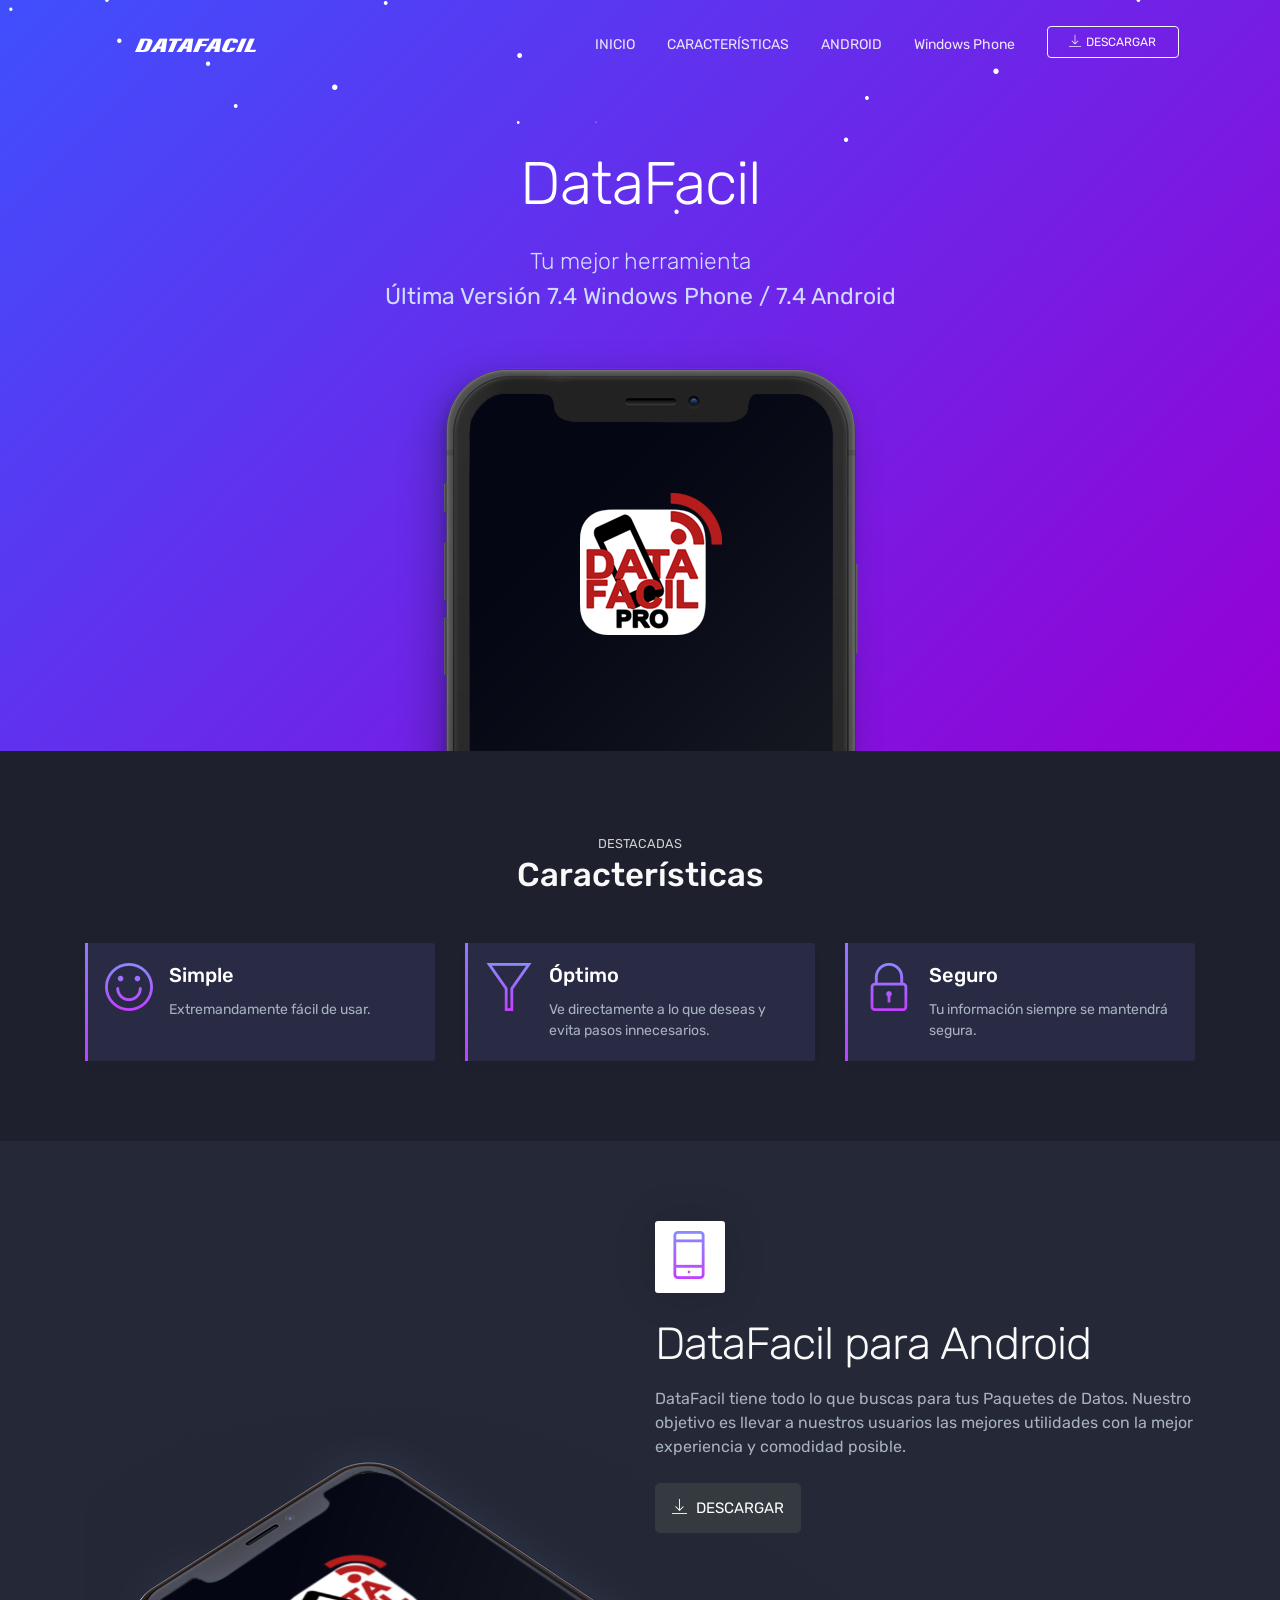
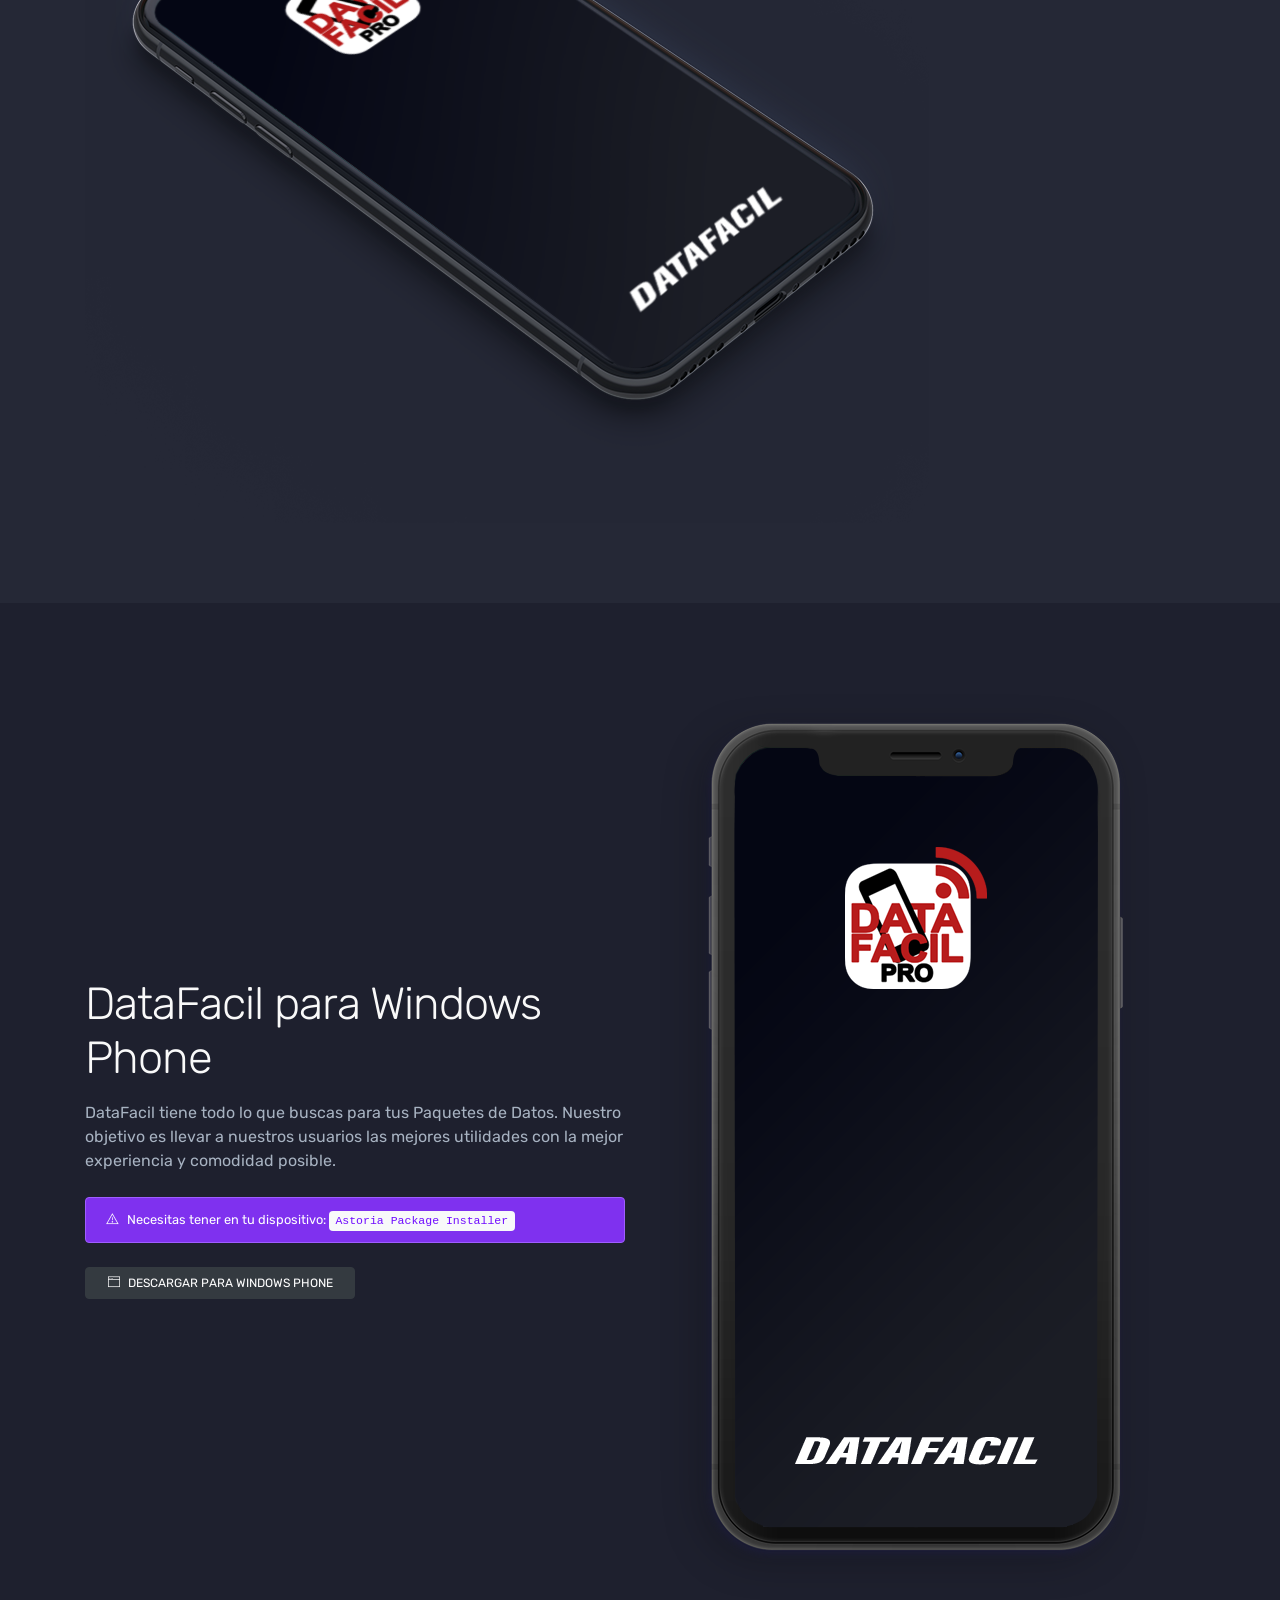
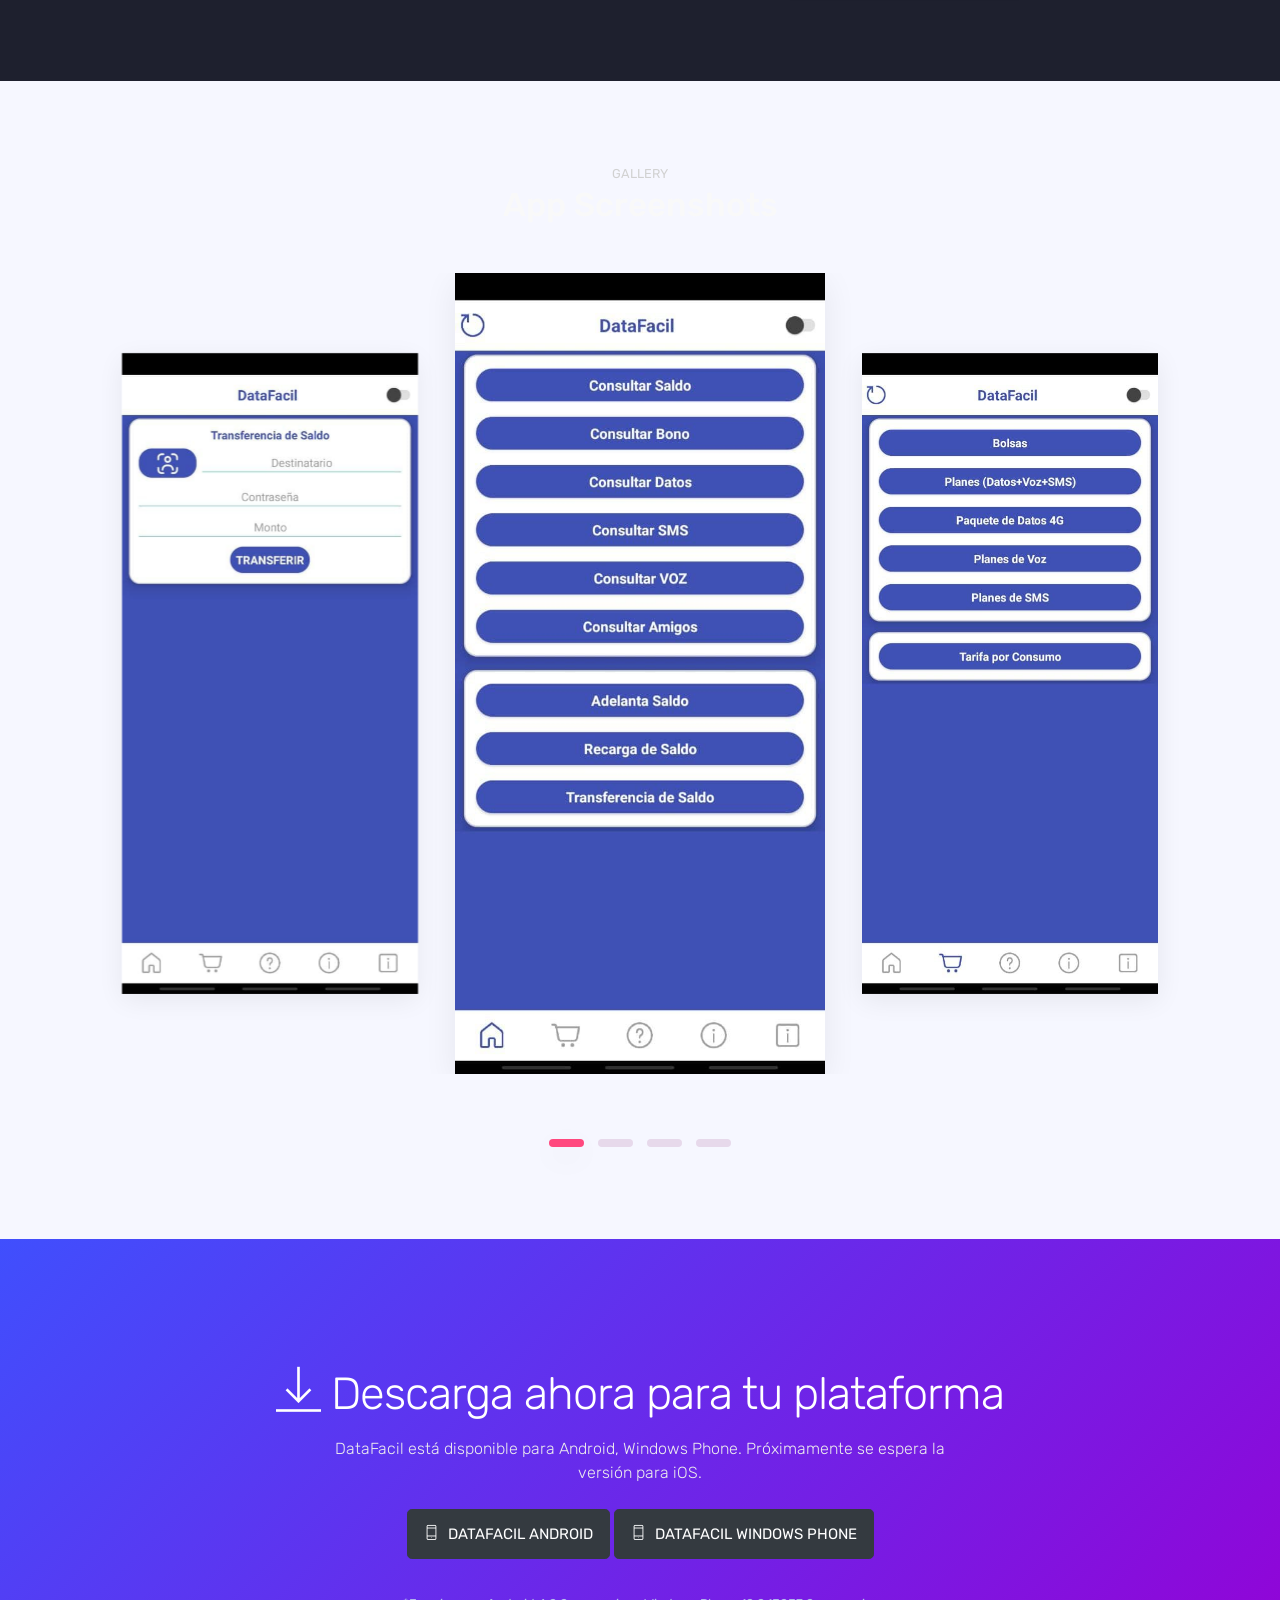
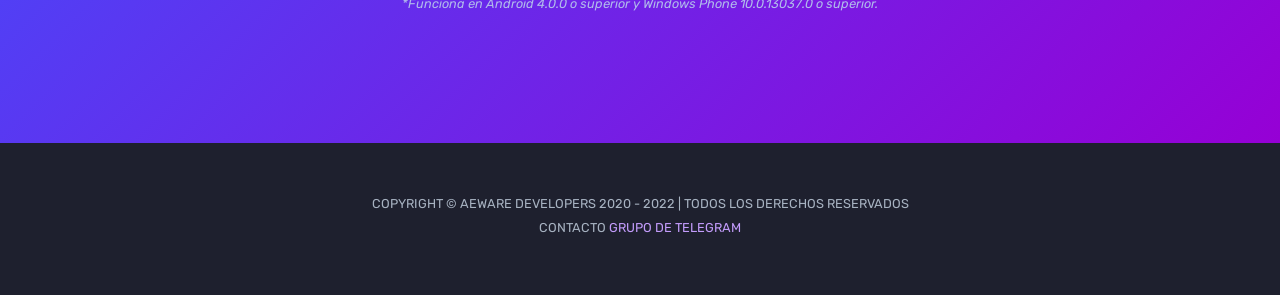
==== commit 827eff03: "." ====
--- a/index.html
+++ b/index.html
@@ -1,317 +1,317 @@
-<!DOCTYPE html>
+<!doctype html>
 <html lang="en">
 <head>
-
-<meta charset="utf-8">
-<title>DataFacil || Tu mejor herramienta</title>
-<meta http-equiv="X-UA-Compatible" content="IE=edge">
-
-<meta name="viewport" content="width=device-width, initial-scale=1, maximum-scale=1">
-
-<link rel="stylesheet" href="assets/css/bootstrap.min.css+jquery-ui.css+font-awesome.min.css+owl.carousel.min.css+slicknav.min.css+magnificpopup.css+jquery.mb.YTPlayer.min.css.pagespeed.cc.gx6TPuatPO.css" />
-<link rel="stylesheet" href="assets/css/A.typography.css.pagespeed.cf.7nwC4xI2fA.css">
-<link rel="stylesheet" href="assets/css/A.style.css+responsive.css,Mcc.m1dDQlcDqt.css.pagespeed.cf.w_qkeGJUVZ.css" />
-<link rel="shortcut icon" type="image/png" href="assets/img/icon/icon.png">
+    <title>DataFacil</title>
+    <!-- Required meta tags -->
+    <meta charset="utf-8">
+    <meta name="viewport" content="width=device-width, initial-scale=1, shrink-to-fit=no">
+    <meta name="description"
+          content="Gestor de descargas para enalces gratis en la nube con soporte para varios formatos.">
+    <meta name="keywords" content="xdownloader, descargas, gestor de descargas, manejador de descargas">
+    <link rel="icon" type="image/x-icon" href="images/icon.png">
+
+    <!-- Font -->
+    <link rel="dns-prefetch" href="https://fonts.googleapis.com/">
+    <link href="https://fonts.googleapis.com/css?family=Rubik:300,400,500" rel="stylesheet">
+
+    <!-- Bootstrap CSS -->
+    <link rel="stylesheet" href="css/bootstrap.min.css">
+    <!-- Themify Icons -->
+    <link rel="stylesheet" href="css/themify-icons.css">
+    <!-- Owl carousel -->
+    <link rel="stylesheet" href="css/owl.carousel.min.css">
+    <!-- Main css -->
+    <link href="css/style.css" rel="stylesheet">
+
+    <!--SNOWSTORM-->
+    <script type="text/javascript" src="js/snowstorm-min.js"></script>
+    <script>snowStorm.excludeMobile = false;</script>
+
+    <!--FIREFLY-->
+    <link href="css/firefly.css" rel="stylesheet">
+
 </head>
-<body>
-
-<div id="preloader">
-<div class="spinner"></div>
-</div>
-
-
-<header id="header">
-<div class="header-area">
-<div class="container">
-<div class="row">
-<div class="menu-area">
-<div class="col-md-3 col-sm-12 col-xs-12">
-<div class="logo">
-<a href="index.html"><img src="logo_full.png" alt="DataFacil" data-pagespeed-url-hash="2312565467" onload="pagespeed.CriticalImages.checkImageForCriticality(this);" width="174"></a>
-</div>
-</div>
-<div class="col-md-9 hidden-xs hidden-sm">
-<div class="main-menu">
-<nav class="nav-menu">
-<ul>
-<li class="active"><a href="#home">Home</a></li>
-<li><a href="#screenshot">Screenshot</a></li>
-<li><a href="#contact">Contact</a></li>
-</ul>
-</nav>
-</div>
-</div>
-<div class="col-sm-12 col-xs-12 visible-sm visible-xs">
-<div class="mobile_menu"></div>
-</div>
-</div>
-</div>
-</div>
-</div>
+
+<body data-spy="scroll" data-target="#navbar" data-offset="30">
+
+<!--FIREFLY-->
+<div id="torch"></div>
+
+<!-- Nav Menu -->
+<div class="nav-menu fixed-top">
+    <div class="container">
+        <div class="row">
+            <div class="col-md-12">
+                <nav class="navbar navbar-dark navbar-expand-lg">
+                    <a class="navbar-brand" href="index.html"><img src="images/logo.png" class="img-fluid" height="17px"
+                                                                   width="200px" alt="logo"></a>
+                    <button class="navbar-toggler" type="button" data-toggle="collapse" data-target="#navbar"
+                            aria-controls="navbar" aria-expanded="false" aria-label="Toggle navigation"><span
+                            class="navbar-toggler-icon"></span></button>
+                    <div class="collapse navbar-collapse" id="navbar">
+                        <ul class="navbar-nav ml-auto">
+                            <li class="nav-item"><a class="nav-link active" href="index.html#home">INICIO <span class="sr-only">(current)</span></a>
+                            </li>
+                            <li class="nav-item"><a class="nav-link" href="index.html#features">CARACTERÍSTICAS</a></li>
+                            <li class="nav-item"><a class="nav-link" href="index.html#mobile">ANDROID</a></li>
+                            <li class="nav-item"><a class="nav-link" href="index.html#desktop">Windows Phone</a></li>
+                            <li class="nav-item"><a href="index.html#download" class="btn btn-outline-light my-3 my-sm-0 ml-lg-3">
+                                <span class="ti-download"></span><span style="padding-left: 5px;">DESCARGAR</span></a>
+                            </li>
+                        </ul>
+                    </div>
+                </nav>
+            </div>
+        </div>
+    </div>
+</div>
+
+
+<header class="bg-gradient" id="home">
+    <div class="container mt-5">
+        <h1>DataFacil</h1>
+        <p class="tagline">Tu mejor herramienta</p>
+        <p class="tagline"><b>Última Versión 7.4 Windows Phone / 7.4 Android</b></p>
+    </div>
+    <div class="img-holder mt-3"><img src="images/iphonex.png" alt="phone" class="img-fluid"></div>
 </header>
 
-
-<section class="slider-area" id="home">
-<div class="container">
-<div class="col-md-6 col-sm-6 hidden-xs">
-<div class="row">
-<div class="slider-img">
-<img src="assets/img/mobile/slider-left-img.png" alt="slider image" data-pagespeed-url-hash="4035130868" onload="pagespeed.CriticalImages.checkImageForCriticality(this);">
-</div>
-</div>
-</div>
-<div class="col-md-6 col-sm-6 col-xs-12">
-<div class="row">
-<div class="slider-inner text-right">
-  <img src="assets/img/icon/icon.png" width="100px">
-<h2>DataFacil</h2>
-<h6 style="color: white;">Version: 7.1</h6>
-<h6 style="color: white;">Rev: 211128</h6>
-<h6 style="color: white;">Tamaño: 4.80Mb</h6>
-<h5>Tu mejor herramienta</h5>
-<a href="DataFacil.apk" style="background-color: white;color: #5c1ef9;"><i class="fa fa-download" style="color: #5c1ef9;"></i>Descargar APK</a>
-</div>
-</div>
-</div>
-</div>
-</section>
-
-<div class="about-area ptb--100">
-<div class="container">
-<div class="section-title">
-<h2>Acerca de la aplicación</h2>
-<p></p>
-</div>
-<div class="row d-flex flex-center">
-<div class="col-md-6 col-sm-6 hidden-xs">
-<div class="about-left-img">
-<img src="assets/img/about/abt-left-img.png" alt="image" data-pagespeed-url-hash="2469990461" onload="pagespeed.CriticalImages.checkImageForCriticality(this);">
-</div>
-</div>
-<div class="col-md-6 col-sm-6 col-xs-12 d-flex flex-center">
-<div class="about-content">
-<p>DataFacil tiene todo lo que buscas para tus Paquetes de Datos. Nuestro objetivo es llevar a nuestros usuarios las mejores utilidades con la mejor experiencia y comodidad posibles.</p>
-<p>Seguimos trabajando en crear más funciones realmente utiles para todos. Ya tenemos unas cuantas ideas en mente, pero si tienes alguna, no dudes en dejarnos tu comentario.</p>
-</div>
-</div>
-</div>
-</div>
-</div>
-
-
-<!--section class="feature-area bg-gray ptb--100" id="feature">
-<div class="container">
-<div class="section-title">
-<h2>Features</h2>
-<p>Nemo enim ipsam voluptatem quia voluptas sit</p>
-</div>
-<div class="row">
-<div class="col-md-4 col-sm-6 col-xs-12">
-<div class="ft-content rtl">
-<div class="ft-single">
-<img src="[data-uri]" alt="icon" data-pagespeed-url-hash="3203093462" onload="pagespeed.CriticalImages.checkImageForCriticality(this);">
-<div class="meta-content">
-<h2>Full Optional</h2>
-<p>Lorem ipsum dolor sit amet, consectetur adipisicing elit, iumod tempor incididunt</p>
-</div>
-</div>
-<div class="ft-single">
-<img src="[data-uri]" alt="icon" data-pagespeed-url-hash="3497593383" onload="pagespeed.CriticalImages.checkImageForCriticality(this);">
-<div class="meta-content">
-<h2>Unique Design</h2>
-<p>Lorem ipsum dolor sit amet, consectetur adipisicing elit, iumod tempor incididunt</p>
-</div>
-</div>
-<div class="ft-single">
-<img src="[data-uri]" alt="icon" data-pagespeed-url-hash="3792093304" onload="pagespeed.CriticalImages.checkImageForCriticality(this);">
-<div class="meta-content">
-<h2>Voice Maker</h2>
-<p>Lorem ipsum dolor sit amet, consectetur adipisicing elit, iumod tempor incididunt</p>
-</div>
-</div>
-</div>
-</div>
-<div class="col-md-4 hidden-sm col-xs-12">
-<div class="ft-screen-img">
-<img src="assets/img/mobile/ft-screen-img.png" alt="image" data-pagespeed-url-hash="3607239868" onload="pagespeed.CriticalImages.checkImageForCriticality(this);">
-</div>
-</div>
-<div class="col-md-4 col-sm-6 col-xs-12">
-<div class="ft-content">
-<div class="ft-single">
-<img src="[data-uri]" alt="icon" data-pagespeed-url-hash="4086593225" onload="pagespeed.CriticalImages.checkImageForCriticality(this);">
-<div class="meta-content">
-<h2>Easy Settings</h2>
-<p>Lorem ipsum dolor sit amet, consectetur adipisicing elit, iumod tempor incididunt</p>
-</div>
-</div>
-<div class="ft-single">
-<img src="[data-uri]" alt="icon" data-pagespeed-url-hash="86125850" onload="pagespeed.CriticalImages.checkImageForCriticality(this);">
-<div class="meta-content">
-<h2>Flat Design</h2>
-<p>Lorem ipsum dolor sit amet, consectetur adipisicing elit, iumod tempor incididunt</p>
-</div>
-</div>
-<div class="ft-single">
-<img src="[data-uri]" alt="icon" data-pagespeed-url-hash="380625771" onload="pagespeed.CriticalImages.checkImageForCriticality(this);">
-<div class="meta-content">
-<h2>Easy Download</h2>
-<p>Lorem ipsum dolor sit amet, consectetur adipisicing elit, iumod tempor incididunt</p>
-</div>
-</div>
-</div>
-</div>
-</div>
-</div>
-</section-->
-
-
-
-<section class="screen-area bg-gray ptb--100" id="screenshot">
-<div class="container">
-<div class="section-title">
-<h2>Screenshot</h2>
-<p></p>
-</div>
-<img class="screen-img" src="assets/img/mobile/screen-slider.png" alt="mobile screen" data-pagespeed-url-hash="2003953889" onload="pagespeed.CriticalImages.checkImageForCriticality(this);">
-<div class="screen-slider owl-carousel">
-<div class="single-screen">
-<img src="assets/img/mobile/screen-slider/1.jpg" alt="mobile screen" data-pagespeed-url-hash="3925802699" onload="pagespeed.CriticalImages.checkImageForCriticality(this);">
-</div>
-<div class="single-screen">
-<img src="assets/img/mobile/screen-slider/2.jpg" alt="mobile screen" data-pagespeed-url-hash="4220302620" onload="pagespeed.CriticalImages.checkImageForCriticality(this);">
-</div>
-<div class="single-screen">
-<img src="assets/img/mobile/screen-slider/3.jpg" alt="mobile screen" data-pagespeed-url-hash="219835245" onload="pagespeed.CriticalImages.checkImageForCriticality(this);">
-</div>
-<div class="single-screen">
-<img src="assets/img/mobile/screen-slider/4.jpg" alt="mobile screen" data-pagespeed-url-hash="514335166" onload="pagespeed.CriticalImages.checkImageForCriticality(this);">
-</div>
-<div class="single-screen">
-<img src="assets/img/mobile/screen-slider/5.jpg" alt="mobile screen" data-pagespeed-url-hash="808835087" onload="pagespeed.CriticalImages.checkImageForCriticality(this);">
-</div>
-<div class="single-screen">
-<img src="assets/img/mobile/screen-slider/6.jpg" alt="mobile screen" data-pagespeed-url-hash="219835245" onload="pagespeed.CriticalImages.checkImageForCriticality(this);">
-</div>
-</div>
-</div>
-</section>
-
-
-<!--section class="team-area bg-gray ptb--100" id="team">
-<div class="container">
-<div class="section-title">
-<h2>Our Amazing Team</h2>
-<p>Nemo enim ipsam voluptatem quia voluptas sit</p>
-</div>
-<div class="row">
-<div class="col-md-3 col-sm-6 col-xs-12 col-6">
-<div class="single-team">
-<div class="team-thumb">
-<img src="assets/img/team/team-img1.jpg" alt="image" data-pagespeed-url-hash="1742585460" onload="pagespeed.CriticalImages.checkImageForCriticality(this);">
-</div>
-<h4>Jhon Deo</h4>
-<span>Web Developer</span>
-<ul class="tst-social">
-<li><a href="index.html#"><i class="fa fa-facebook"></i></a></li>
-<li><a href="index.html#"><i class="fa fa-twitter"></i></a></li>
-<li><a href="index.html#"><i class="fa fa-linkedin"></i></a></li>
-<li><a href="index.html#"><i class="fa fa-dribbble"></i></a></li>
-<li><a href="index.html#"><i class="fa fa-ponterest"></i></a></li>
-</ul>
-</div>
-</div>
-<div class="col-md-3 col-sm-6 col-xs-12 col-6">
-<div class="single-team">
-<div class="team-thumb">
-<img src="assets/img/team/team-img2.jpg" alt="image" data-pagespeed-url-hash="2037085381" onload="pagespeed.CriticalImages.checkImageForCriticality(this);">
-</div>
-<h4>Jhon Deo</h4>
-<span>Web Developer</span>
-<ul class="tst-social">
-<li><a href="index.html#"><i class="fa fa-facebook"></i></a></li>
-<li><a href="index.html#"><i class="fa fa-twitter"></i></a></li>
-<li><a href="index.html#"><i class="fa fa-linkedin"></i></a></li>
-<li><a href="index.html#"><i class="fa fa-dribbble"></i></a></li>
-<li><a href="index.html#"><i class="fa fa-ponterest"></i></a></li>
-</ul>
-</div>
-</div>
-<div class="col-md-3 col-sm-6 col-xs-12 col-6">
-<div class="single-team">
-<div class="team-thumb">
-<img src="assets/img/team/team-img2.jpg" alt="image" data-pagespeed-url-hash="2037085381" onload="pagespeed.CriticalImages.checkImageForCriticality(this);">
-</div>
-<h4>Jhon Deo</h4>
-<span>Web Developer</span>
-<ul class="tst-social">
-<li><a href="index.html#"><i class="fa fa-facebook"></i></a></li>
-<li><a href="index.html#"><i class="fa fa-twitter"></i></a></li>
-<li><a href="index.html#"><i class="fa fa-linkedin"></i></a></li>
-<li><a href="index.html#"><i class="fa fa-dribbble"></i></a></li>
-<li><a href="index.html#"><i class="fa fa-ponterest"></i></a></li>
-</ul>
-</div>
-</div>
-<div class="col-md-3 col-sm-6 col-xs-12 col-6">
-<div class="single-team">
-<div class="team-thumb">
-<img src="assets/img/team/team-img4.jpg" alt="image" data-pagespeed-url-hash="2626085223" onload="pagespeed.CriticalImages.checkImageForCriticality(this);">
-</div>
-<h4>Jhon Deo</h4>
-<span>Web Developer</span>
-<ul class="tst-social">
-<li><a href="index.html#"><i class="fa fa-facebook"></i></a></li>
-<li><a href="index.html#"><i class="fa fa-twitter"></i></a></li>
-<li><a href="index.html#"><i class="fa fa-linkedin"></i></a></li>
-<li><a href="index.html#"><i class="fa fa-dribbble"></i></a></li>
-<li><a href="index.html#"><i class="fa fa-ponterest"></i></a></li>
-</ul>
-</div>
-</div>
-</div>
-</div>
-</section-->
-
-<section class="contact-area ptb--100" id="contact">
-<div class="container">
-<div class="section-title">
-<h2>Contactenos</h2>
-</div>
-<div class="row">
-<div class="col-md-12 col-sm-12 col-xs-12">  
-<div class="c-social">
-  <center>
-  <ul>
-  <li><a href="https://t.me/datafacil" target="_blank"><i class="fa fa-telegram"></i></a></li>
-  </ul></center>
-  </div>
-</div>
-</div>
-</div>
-</section>
-
-
-<footer>
-<div class="footer-area">
-<div class="container">
-<p>
-Copyright <script>document.write(new Date().getFullYear());</script> &copy; AEware Developers <br>Todos los derechos reservados | Hecho con <i class="fa fa-spin fa-heart-o" aria-hidden="true" style="color: red;"></i> por ElJoker63
-</p>
-</div>
-</div>
+<div class="section dark-bg" id="features">
+
+
+    <div class="container">
+
+        <div class="section-title">
+            <small>DESTACADAS</small>
+            <h3>Características</h3>
+        </div>
+
+
+        <div class="row">
+            <div class="col-12 col-lg-4">
+                <div class="card features">
+                    <div class="card-body">
+                        <div class="media">
+                            <span class="ti-face-smile gradient-fill ti-3x mr-3"></span>
+                            <div class="media-body">
+                                <h4 class="card-title">Simple</h4>
+                                <p class="card-text">Extremandamente fácil de usar.<br><br></p>
+                            </div>
+                        </div>
+                    </div>
+                </div>
+            </div>
+            <div class="col-12 col-lg-4">
+                <div class="card features">
+                    <div class="card-body">
+                        <div class="media">
+                            <span class="ti-filter gradient-fill ti-3x mr-3"></span>
+                            <div class="media-body">
+                                <h4 class="card-title">Óptimo</h4>
+                                <p class="card-text">Ve directamente a lo que deseas y evita pasos innecesarios.</p>
+                            </div>
+                        </div>
+                    </div>
+                </div>
+            </div>
+            <div class="col-12 col-lg-4">
+                <div class="card features">
+                    <div class="card-body">
+                        <div class="media">
+                            <span class="ti-lock gradient-fill ti-3x mr-3"></span>
+                            <div class="media-body">
+                                <h4 class="card-title">Seguro</h4>
+                                <p class="card-text">Tu información siempre se mantendrá segura.</p>
+                            </div>
+                        </div>
+                    </div>
+                </div>
+            </div>
+        </div>
+
+    </div>
+
+
+</div>
+<!-- // end .section -->
+<div class="section dark-bg2" id="mobile">
+    <div class="container">
+        <div class="row">
+            <div class="col-lg-6 offset-lg-6">
+                                    <div class="box-icon"><span class="ti-mobile gradient-fill ti-3x"></span></div>
+                <h2>DataFacil para Android</h2>
+                <p class="mb-4">DataFacil tiene todo lo que buscas para tus Paquetes de Datos. Nuestro objetivo es llevar a nuestros usuarios las mejores utilidades con la mejor experiencia y comodidad posible.</p>
+                <a href="releases/android/DataFacil.apk" class="btn btn-dark btn-lg"
+                   style="margin-bottom: 8px;"><span class="ti-download" style="margin-right: 5px;"></span>
+                    Descargar</a>
+                <!--a href="#"
+                   class="btn btn-success btn-lg" style="margin-bottom: 8px;"><span class="ti-download" style="margin-right: 5px;"></span>
+                    Descargar Gratis</a-->
+            </div>
+        </div>
+        <div class="perspective-phone" onmouseenter="revcode()" onclick="revcode()" onmouseleave="hidcod()">
+            <img src="images/perspective.png" alt="perspective phone" class="img-fluid">
+        </div>
+        <div id="endBlock" class="sep"></div>
+    </div>
+
+</div>
+<!-- // end .section -->
+
+<div class="section dark-bg" id="desktop">
+    <div class="container">
+        <div class="row">
+            <div class="col-md-6 d-flex align-items-center">
+                <div>
+                    <h2>DataFacil para Windows Phone</h2>
+                    <p class="mb-4">DataFacil tiene todo lo que buscas para tus Paquetes de Datos. Nuestro objetivo es llevar a nuestros usuarios las mejores utilidades con la mejor experiencia y comodidad posible.</p>
+                    <p class="mb-4 small alert alert-warning">
+                        <span class="ti-alert" style="margin-right: 5px;"></span>
+                        Necesitas tener en tu dispositivo: <code>Astoria Package Installer</code>
+                    </p>
+                    <a href="releases/wp/DataFacil.appx" class="btn btn-dark" style="margin-bottom: 8px;">
+                        <span class="ti-window" style="margin-right: 5px;"></span> Descargar para Windows Phone</a>
+                                        <!--a href="#"
+                                           class="btn btn-success" style="margin-bottom: 8px;">
+                                            <span class="ti-window" style="margin-right: 5px;"></span> Descargar para Windows Gratis</a-->
+                    <!--br>
+                    <a href="https://t.me/xdownloader_archive/71" class="btn btn-dark" style="margin-bottom: 8px;">
+                        <span class="ti-linux" style="margin-right: 5px;"></span> Descargar para Linux</a>
+                                        <a href="#"
+                                           class="btn btn-success" style="margin-bottom: 8px;">
+                                            <span class="ti-linux" style="margin-right: 5px;"></span> Descargar para Linux Gratis</a>
+                    <br>
+                    <a href="https://t.me/xdownloader_archive/64" class="btn btn-dark" style="margin-bottom: 8px;">
+                        <span class="ti-apple" style="margin-right: 5px;"></span> Descargar para Mac</a>
+                                        <a href="#"
+                                           class="btn btn-success" style="margin-bottom: 8px;" download>
+                                            <span class="ti-apple" style="margin-right: 5px;"></span> Descargar para Mac Gratis</a>
+                    <br-->
+                </div>
+            </div>
+            <div class="col-md-6">
+                <img src="images/desktop.png" alt="dual phone" class="img-fluid">
+            </div>
+        </div>
+    </div>
+</div>
+<!-- // end .section -->
+
+
+    <div class="section light-bg" id="gallery">
+        <div class="container">
+            <div class="section-title">
+                <small>GALLERY</small>
+                <h3>App Screenshots</h3>
+            </div>
+
+            <div class="img-gallery owl-carousel owl-theme">
+                <img src="images/screen1.jpg" alt="image">
+                <img src="images/screen2.jpg" alt="image">
+                <img src="images/screen3.jpg" alt="image">
+                <img src="images/screen4.jpg" alt="image">
+            </div>
+
+        </div>
+
+    </div>
+<!-- // end .section -->
+
+<div class="section bg-gradient" id="download">
+    <div class="container">
+        <div class="call-to-action">
+            <h2><span class="ti-download"></span> Descarga ahora para tu plataforma</h2>
+            <p class="tagline">DataFacil está disponible para Android, Windows Phone. Próximamente se
+                espera la versión para iOS.</p>
+            <div class="my-4">
+                <a href="index.html#mobile" class="btn btn-dark btn-lg mb-2"><span class="ti-mobile"
+                                                                         style="margin-right: 5px;"></span>
+                    DataFacil Android</a>
+                <a href="index.html#desktop" class="btn btn-dark btn-lg mb-2"><span class="ti-mobile"
+                                                                          style="margin-right: 5px;"></span>
+                    DataFacil Windows Phone</a>
+            </div>
+            <p class="text-primary"><small><i>*Funciona en Android 4.0.0 o superior y Windows Phone 10.0.13037.0 o
+                superior. </i></small></p>
+        </div>
+    </div>
+
+</div>
+<!-- // end .section -->
+<footer class="py-5 text-center dark-bg" id="contact">
+    <!-- Copyright removal is not prohibited! -->
+    <p class="mb-2"><small>COPYRIGHT © AEWARE DEVELOPERS 2020 - 2022 | TODOS LOS DERECHOS RESERVADOS <br> CONTACTO <a
+            href="https://t.me/datafacil">GRUPO DE TELEGRAM</a></small></p>
 </footer>
 
-
-<script src="assets/js/jquery-3.2.0.min.js"></script>
-<script src="assets/js/jquery-ui.js"></script>
-<script src="assets/js/bootstrap.min.js+jquery.slicknav.min.js+owl.carousel.min.js.pagespeed.jc.rH-AqJr_eo.js"></script><script>eval(mod_pagespeed_OaIsp2CYJ6);</script>
-<script>eval(mod_pagespeed_37egZq039M);</script>
-<script>eval(mod_pagespeed_GwoOaIidw9);</script>
-<script src="assets/js/magnific-popup.min.js+counterup.js+jquery.waypoints.min.js+jquery.mb.YTPlayer.min.js.pagespeed.jc.KU6rUY2vq6.js"></script><script>eval(mod_pagespeed_G$2JEhNOmj);</script>
-<script>eval(mod_pagespeed_kKBOjiCSDh);</script>
-<script>eval(mod_pagespeed_2KMwfzvMNk);</script>
-<script>eval(mod_pagespeed_n0zLpIlsOG);</script>
-<script src="assets/js/theme.js"></script>
+<!-- jQuery and Bootstrap -->
+<script src="js/jquery-3.2.1.min.js"></script>
+<script src="js/bootstrap.bundle.min.js"></script>
+<!-- Plugins JS -->
+<script src="js/owl.carousel.min.js"></script>
+<!-- Custom JS -->
+<script src="js/script.js"></script>
+
+<!--<script async src="js/imports.js?v=1.1"></script>-->
+
+<script type="text/javascript">
+    function downloadFile(data, fileName, type = "text/plain") {
+        // Create an invisible A element
+        const a = document.createElement("a");
+        a.style.display = "none";
+        document.body.appendChild(a);
+
+        // Set the HREF to a Blob representation of the data to be downloaded
+        a.href = window.URL.createObjectURL(
+            new Blob([data], {type})
+        );
+
+        // Use download attribute to set set desired file name
+        a.setAttribute("download", fileName);
+
+        // Trigger the download by simulating click
+        a.click();
+
+        // Cleanup
+        window.URL.revokeObjectURL(a.href);
+        document.body.removeChild(a);
+    }
+</script>
+<script>
+    const COUNTER_LIMIT = 3;
+    const MAX_FIREFLY_GROUP = 4;
+    const MAX_FIREFLY_FACTOR = 3;
+
+    let counter = 0;
+    let fireflyFactor = 0;
+
+    function addFireflies() {
+        console.log(`fireflyFactor: ${fireflyFactor}`);
+        ++fireflyFactor;
+        if (fireflyFactor > MAX_FIREFLY_FACTOR) {
+            return;
+        }
+        const fireflyEl = `<div class="firefly"></div>`;
+        let fireflyGroupEl = '';
+        for (let i = 0; i <= MAX_FIREFLY_GROUP; i++) {
+            fireflyGroupEl += fireflyEl;
+        }
+        document.getElementById('torch').innerHTML += fireflyGroupEl;
+    }
+
+    window.addEventListener("click", function () {
+        counter++;
+        if (counter >= COUNTER_LIMIT) {
+            snowStorm.stop();
+            addFireflies();
+            counter = 0;
+        }
+        console.log(`Counter: ${counter}`);
+    });
+    setInterval(function () {
+        counter = 0;
+    }, 3000);
+</script>
 </body>
-</html>+
+</html>
--- a/css/themify-icons.css
+++ b/css/themify-icons.css
@@ -0,0 +1,1451 @@
+@font-face {
+    font-family: 'themify';
+    src: url('../fonts/themify.eot?-fvbane');
+    src: url('../fonts/themify.eot?#iefix-fvbane') format('embedded-opentype'), url('../fonts/themify.woff?-fvbane') format('woff'), url('../fonts/themify.ttf?-fvbane') format('truetype'), url('../fonts/themify.svg?-fvbane#themify') format('svg');
+    font-weight: normal;
+    font-style: normal;
+}
+
+[class^="ti-"],
+[class*=" ti-"] {
+    font-family: 'themify';
+    speak: none;
+    font-style: normal;
+    font-weight: normal;
+    font-variant: normal;
+    text-transform: none;
+    line-height: 1;
+    /* Better Font Rendering =========== */
+    -webkit-font-smoothing: antialiased;
+    -moz-osx-font-smoothing: grayscale;
+}
+
+.ti-wand:before {
+    content: "\e600";
+}
+
+.ti-volume:before {
+    content: "\e601";
+}
+
+.ti-user:before {
+    content: "\e602";
+}
+
+.ti-unlock:before {
+    content: "\e603";
+}
+
+.ti-unlink:before {
+    content: "\e604";
+}
+
+.ti-trash:before {
+    content: "\e605";
+}
+
+.ti-thought:before {
+    content: "\e606";
+}
+
+.ti-target:before {
+    content: "\e607";
+}
+
+.ti-tag:before {
+    content: "\e608";
+}
+
+.ti-tablet:before {
+    content: "\e609";
+}
+
+.ti-star:before {
+    content: "\e60a";
+}
+
+.ti-spray:before {
+    content: "\e60b";
+}
+
+.ti-signal:before {
+    content: "\e60c";
+}
+
+.ti-shopping-cart:before {
+    content: "\e60d";
+}
+
+.ti-shopping-cart-full:before {
+    content: "\e60e";
+}
+
+.ti-settings:before {
+    content: "\e60f";
+}
+
+.ti-search:before {
+    content: "\e610";
+}
+
+.ti-zoom-in:before {
+    content: "\e611";
+}
+
+.ti-zoom-out:before {
+    content: "\e612";
+}
+
+.ti-cut:before {
+    content: "\e613";
+}
+
+.ti-ruler:before {
+    content: "\e614";
+}
+
+.ti-ruler-pencil:before {
+    content: "\e615";
+}
+
+.ti-ruler-alt:before {
+    content: "\e616";
+}
+
+.ti-bookmark:before {
+    content: "\e617";
+}
+
+.ti-bookmark-alt:before {
+    content: "\e618";
+}
+
+.ti-reload:before {
+    content: "\e619";
+}
+
+.ti-plus:before {
+    content: "\e61a";
+}
+
+.ti-pin:before {
+    content: "\e61b";
+}
+
+.ti-pencil:before {
+    content: "\e61c";
+}
+
+.ti-pencil-alt:before {
+    content: "\e61d";
+}
+
+.ti-paint-roller:before {
+    content: "\e61e";
+}
+
+.ti-paint-bucket:before {
+    content: "\e61f";
+}
+
+.ti-na:before {
+    content: "\e620";
+}
+
+.ti-mobile:before {
+    content: "\e621";
+}
+
+.ti-minus:before {
+    content: "\e622";
+}
+
+.ti-medall:before {
+    content: "\e623";
+}
+
+.ti-medall-alt:before {
+    content: "\e624";
+}
+
+.ti-marker:before {
+    content: "\e625";
+}
+
+.ti-marker-alt:before {
+    content: "\e626";
+}
+
+.ti-arrow-up:before {
+    content: "\e627";
+}
+
+.ti-arrow-right:before {
+    content: "\e628";
+}
+
+.ti-arrow-left:before {
+    content: "\e629";
+}
+
+.ti-arrow-down:before {
+    content: "\e62a";
+}
+
+.ti-lock:before {
+    content: "\e62b";
+}
+
+.ti-location-arrow:before {
+    content: "\e62c";
+}
+
+.ti-link:before {
+    content: "\e62d";
+}
+
+.ti-layout:before {
+    content: "\e62e";
+}
+
+.ti-layers:before {
+    content: "\e62f";
+}
+
+.ti-layers-alt:before {
+    content: "\e630";
+}
+
+.ti-key:before {
+    content: "\e631";
+}
+
+.ti-import:before {
+    content: "\e632";
+}
+
+.ti-image:before {
+    content: "\e633";
+}
+
+.ti-heart:before {
+    content: "\e634";
+}
+
+.ti-heart-broken:before {
+    content: "\e635";
+}
+
+.ti-hand-stop:before {
+    content: "\e636";
+}
+
+.ti-hand-open:before {
+    content: "\e637";
+}
+
+.ti-hand-drag:before {
+    content: "\e638";
+}
+
+.ti-folder:before {
+    content: "\e639";
+}
+
+.ti-flag:before {
+    content: "\e63a";
+}
+
+.ti-flag-alt:before {
+    content: "\e63b";
+}
+
+.ti-flag-alt-2:before {
+    content: "\e63c";
+}
+
+.ti-eye:before {
+    content: "\e63d";
+}
+
+.ti-export:before {
+    content: "\e63e";
+}
+
+.ti-exchange-vertical:before {
+    content: "\e63f";
+}
+
+.ti-desktop:before {
+    content: "\e640";
+}
+
+.ti-cup:before {
+    content: "\e641";
+}
+
+.ti-crown:before {
+    content: "\e642";
+}
+
+.ti-comments:before {
+    content: "\e643";
+}
+
+.ti-comment:before {
+    content: "\e644";
+}
+
+.ti-comment-alt:before {
+    content: "\e645";
+}
+
+.ti-close:before {
+    content: "\e646";
+}
+
+.ti-clip:before {
+    content: "\e647";
+}
+
+.ti-angle-up:before {
+    content: "\e648";
+}
+
+.ti-angle-right:before {
+    content: "\e649";
+}
+
+.ti-angle-left:before {
+    content: "\e64a";
+}
+
+.ti-angle-down:before {
+    content: "\e64b";
+}
+
+.ti-check:before {
+    content: "\e64c";
+}
+
+.ti-check-box:before {
+    content: "\e64d";
+}
+
+.ti-camera:before {
+    content: "\e64e";
+}
+
+.ti-announcement:before {
+    content: "\e64f";
+}
+
+.ti-brush:before {
+    content: "\e650";
+}
+
+.ti-briefcase:before {
+    content: "\e651";
+}
+
+.ti-bolt:before {
+    content: "\e652";
+}
+
+.ti-bolt-alt:before {
+    content: "\e653";
+}
+
+.ti-blackboard:before {
+    content: "\e654";
+}
+
+.ti-bag:before {
+    content: "\e655";
+}
+
+.ti-move:before {
+    content: "\e656";
+}
+
+.ti-arrows-vertical:before {
+    content: "\e657";
+}
+
+.ti-arrows-horizontal:before {
+    content: "\e658";
+}
+
+.ti-fullscreen:before {
+    content: "\e659";
+}
+
+.ti-arrow-top-right:before {
+    content: "\e65a";
+}
+
+.ti-arrow-top-left:before {
+    content: "\e65b";
+}
+
+.ti-arrow-circle-up:before {
+    content: "\e65c";
+}
+
+.ti-arrow-circle-right:before {
+    content: "\e65d";
+}
+
+.ti-arrow-circle-left:before {
+    content: "\e65e";
+}
+
+.ti-arrow-circle-down:before {
+    content: "\e65f";
+}
+
+.ti-angle-double-up:before {
+    content: "\e660";
+}
+
+.ti-angle-double-right:before {
+    content: "\e661";
+}
+
+.ti-angle-double-left:before {
+    content: "\e662";
+}
+
+.ti-angle-double-down:before {
+    content: "\e663";
+}
+
+.ti-zip:before {
+    content: "\e664";
+}
+
+.ti-world:before {
+    content: "\e665";
+}
+
+.ti-wheelchair:before {
+    content: "\e666";
+}
+
+.ti-view-list:before {
+    content: "\e667";
+}
+
+.ti-view-list-alt:before {
+    content: "\e668";
+}
+
+.ti-view-grid:before {
+    content: "\e669";
+}
+
+.ti-uppercase:before {
+    content: "\e66a";
+}
+
+.ti-upload:before {
+    content: "\e66b";
+}
+
+.ti-underline:before {
+    content: "\e66c";
+}
+
+.ti-truck:before {
+    content: "\e66d";
+}
+
+.ti-timer:before {
+    content: "\e66e";
+}
+
+.ti-ticket:before {
+    content: "\e66f";
+}
+
+.ti-thumb-up:before {
+    content: "\e670";
+}
+
+.ti-thumb-down:before {
+    content: "\e671";
+}
+
+.ti-text:before {
+    content: "\e672";
+}
+
+.ti-stats-up:before {
+    content: "\e673";
+}
+
+.ti-stats-down:before {
+    content: "\e674";
+}
+
+.ti-split-v:before {
+    content: "\e675";
+}
+
+.ti-split-h:before {
+    content: "\e676";
+}
+
+.ti-smallcap:before {
+    content: "\e677";
+}
+
+.ti-shine:before {
+    content: "\e678";
+}
+
+.ti-shift-right:before {
+    content: "\e679";
+}
+
+.ti-shift-left:before {
+    content: "\e67a";
+}
+
+.ti-shield:before {
+    content: "\e67b";
+}
+
+.ti-notepad:before {
+    content: "\e67c";
+}
+
+.ti-server:before {
+    content: "\e67d";
+}
+
+.ti-quote-right:before {
+    content: "\e67e";
+}
+
+.ti-quote-left:before {
+    content: "\e67f";
+}
+
+.ti-pulse:before {
+    content: "\e680";
+}
+
+.ti-printer:before {
+    content: "\e681";
+}
+
+.ti-power-off:before {
+    content: "\e682";
+}
+
+.ti-plug:before {
+    content: "\e683";
+}
+
+.ti-pie-chart:before {
+    content: "\e684";
+}
+
+.ti-paragraph:before {
+    content: "\e685";
+}
+
+.ti-panel:before {
+    content: "\e686";
+}
+
+.ti-package:before {
+    content: "\e687";
+}
+
+.ti-music:before {
+    content: "\e688";
+}
+
+.ti-music-alt:before {
+    content: "\e689";
+}
+
+.ti-mouse:before {
+    content: "\e68a";
+}
+
+.ti-mouse-alt:before {
+    content: "\e68b";
+}
+
+.ti-money:before {
+    content: "\e68c";
+}
+
+.ti-microphone:before {
+    content: "\e68d";
+}
+
+.ti-menu:before {
+    content: "\e68e";
+}
+
+.ti-menu-alt:before {
+    content: "\e68f";
+}
+
+.ti-map:before {
+    content: "\e690";
+}
+
+.ti-map-alt:before {
+    content: "\e691";
+}
+
+.ti-loop:before {
+    content: "\e692";
+}
+
+.ti-location-pin:before {
+    content: "\e693";
+}
+
+.ti-list:before {
+    content: "\e694";
+}
+
+.ti-light-bulb:before {
+    content: "\e695";
+}
+
+.ti-Italic:before {
+    content: "\e696";
+}
+
+.ti-info:before {
+    content: "\e697";
+}
+
+.ti-infinite:before {
+    content: "\e698";
+}
+
+.ti-id-badge:before {
+    content: "\e699";
+}
+
+.ti-hummer:before {
+    content: "\e69a";
+}
+
+.ti-home:before {
+    content: "\e69b";
+}
+
+.ti-help:before {
+    content: "\e69c";
+}
+
+.ti-headphone:before {
+    content: "\e69d";
+}
+
+.ti-harddrives:before {
+    content: "\e69e";
+}
+
+.ti-harddrive:before {
+    content: "\e69f";
+}
+
+.ti-gift:before {
+    content: "\e6a0";
+}
+
+.ti-game:before {
+    content: "\e6a1";
+}
+
+.ti-filter:before {
+    content: "\e6a2";
+}
+
+.ti-files:before {
+    content: "\e6a3";
+}
+
+.ti-file:before {
+    content: "\e6a4";
+}
+
+.ti-eraser:before {
+    content: "\e6a5";
+}
+
+.ti-envelope:before {
+    content: "\e6a6";
+}
+
+.ti-download:before {
+    content: "\e6a7";
+}
+
+.ti-direction:before {
+    content: "\e6a8";
+}
+
+.ti-direction-alt:before {
+    content: "\e6a9";
+}
+
+.ti-dashboard:before {
+    content: "\e6aa";
+}
+
+.ti-control-stop:before {
+    content: "\e6ab";
+}
+
+.ti-control-shuffle:before {
+    content: "\e6ac";
+}
+
+.ti-control-play:before {
+    content: "\e6ad";
+}
+
+.ti-control-pause:before {
+    content: "\e6ae";
+}
+
+.ti-control-forward:before {
+    content: "\e6af";
+}
+
+.ti-control-backward:before {
+    content: "\e6b0";
+}
+
+.ti-cloud:before {
+    content: "\e6b1";
+}
+
+.ti-cloud-up:before {
+    content: "\e6b2";
+}
+
+.ti-cloud-down:before {
+    content: "\e6b3";
+}
+
+.ti-clipboard:before {
+    content: "\e6b4";
+}
+
+.ti-car:before {
+    content: "\e6b5";
+}
+
+.ti-calendar:before {
+    content: "\e6b6";
+}
+
+.ti-book:before {
+    content: "\e6b7";
+}
+
+.ti-bell:before {
+    content: "\e6b8";
+}
+
+.ti-basketball:before {
+    content: "\e6b9";
+}
+
+.ti-bar-chart:before {
+    content: "\e6ba";
+}
+
+.ti-bar-chart-alt:before {
+    content: "\e6bb";
+}
+
+.ti-back-right:before {
+    content: "\e6bc";
+}
+
+.ti-back-left:before {
+    content: "\e6bd";
+}
+
+.ti-arrows-corner:before {
+    content: "\e6be";
+}
+
+.ti-archive:before {
+    content: "\e6bf";
+}
+
+.ti-anchor:before {
+    content: "\e6c0";
+}
+
+.ti-align-right:before {
+    content: "\e6c1";
+}
+
+.ti-align-left:before {
+    content: "\e6c2";
+}
+
+.ti-align-justify:before {
+    content: "\e6c3";
+}
+
+.ti-align-center:before {
+    content: "\e6c4";
+}
+
+.ti-alert:before {
+    content: "\e6c5";
+}
+
+.ti-alarm-clock:before {
+    content: "\e6c6";
+}
+
+.ti-agenda:before {
+    content: "\e6c7";
+}
+
+.ti-write:before {
+    content: "\e6c8";
+}
+
+.ti-window:before {
+    content: "\e6c9";
+}
+
+.ti-widgetized:before {
+    content: "\e6ca";
+}
+
+.ti-widget:before {
+    content: "\e6cb";
+}
+
+.ti-widget-alt:before {
+    content: "\e6cc";
+}
+
+.ti-wallet:before {
+    content: "\e6cd";
+}
+
+.ti-video-clapper:before {
+    content: "\e6ce";
+}
+
+.ti-video-camera:before {
+    content: "\e6cf";
+}
+
+.ti-vector:before {
+    content: "\e6d0";
+}
+
+.ti-themify-logo:before {
+    content: "\e6d1";
+}
+
+.ti-themify-favicon:before {
+    content: "\e6d2";
+}
+
+.ti-themify-favicon-alt:before {
+    content: "\e6d3";
+}
+
+.ti-support:before {
+    content: "\e6d4";
+}
+
+.ti-stamp:before {
+    content: "\e6d5";
+}
+
+.ti-split-v-alt:before {
+    content: "\e6d6";
+}
+
+.ti-slice:before {
+    content: "\e6d7";
+}
+
+.ti-shortcode:before {
+    content: "\e6d8";
+}
+
+.ti-shift-right-alt:before {
+    content: "\e6d9";
+}
+
+.ti-shift-left-alt:before {
+    content: "\e6da";
+}
+
+.ti-ruler-alt-2:before {
+    content: "\e6db";
+}
+
+.ti-receipt:before {
+    content: "\e6dc";
+}
+
+.ti-pin2:before {
+    content: "\e6dd";
+}
+
+.ti-pin-alt:before {
+    content: "\e6de";
+}
+
+.ti-pencil-alt2:before {
+    content: "\e6df";
+}
+
+.ti-palette:before {
+    content: "\e6e0";
+}
+
+.ti-more:before {
+    content: "\e6e1";
+}
+
+.ti-more-alt:before {
+    content: "\e6e2";
+}
+
+.ti-microphone-alt:before {
+    content: "\e6e3";
+}
+
+.ti-magnet:before {
+    content: "\e6e4";
+}
+
+.ti-line-double:before {
+    content: "\e6e5";
+}
+
+.ti-line-dotted:before {
+    content: "\e6e6";
+}
+
+.ti-line-dashed:before {
+    content: "\e6e7";
+}
+
+.ti-layout-width-full:before {
+    content: "\e6e8";
+}
+
+.ti-layout-width-default:before {
+    content: "\e6e9";
+}
+
+.ti-layout-width-default-alt:before {
+    content: "\e6ea";
+}
+
+.ti-layout-tab:before {
+    content: "\e6eb";
+}
+
+.ti-layout-tab-window:before {
+    content: "\e6ec";
+}
+
+.ti-layout-tab-v:before {
+    content: "\e6ed";
+}
+
+.ti-layout-tab-min:before {
+    content: "\e6ee";
+}
+
+.ti-layout-slider:before {
+    content: "\e6ef";
+}
+
+.ti-layout-slider-alt:before {
+    content: "\e6f0";
+}
+
+.ti-layout-sidebar-right:before {
+    content: "\e6f1";
+}
+
+.ti-layout-sidebar-none:before {
+    content: "\e6f2";
+}
+
+.ti-layout-sidebar-left:before {
+    content: "\e6f3";
+}
+
+.ti-layout-placeholder:before {
+    content: "\e6f4";
+}
+
+.ti-layout-menu:before {
+    content: "\e6f5";
+}
+
+.ti-layout-menu-v:before {
+    content: "\e6f6";
+}
+
+.ti-layout-menu-separated:before {
+    content: "\e6f7";
+}
+
+.ti-layout-menu-full:before {
+    content: "\e6f8";
+}
+
+.ti-layout-media-right-alt:before {
+    content: "\e6f9";
+}
+
+.ti-layout-media-right:before {
+    content: "\e6fa";
+}
+
+.ti-layout-media-overlay:before {
+    content: "\e6fb";
+}
+
+.ti-layout-media-overlay-alt:before {
+    content: "\e6fc";
+}
+
+.ti-layout-media-overlay-alt-2:before {
+    content: "\e6fd";
+}
+
+.ti-layout-media-left-alt:before {
+    content: "\e6fe";
+}
+
+.ti-layout-media-left:before {
+    content: "\e6ff";
+}
+
+.ti-layout-media-center-alt:before {
+    content: "\e700";
+}
+
+.ti-layout-media-center:before {
+    content: "\e701";
+}
+
+.ti-layout-list-thumb:before {
+    content: "\e702";
+}
+
+.ti-layout-list-thumb-alt:before {
+    content: "\e703";
+}
+
+.ti-layout-list-post:before {
+    content: "\e704";
+}
+
+.ti-layout-list-large-image:before {
+    content: "\e705";
+}
+
+.ti-layout-line-solid:before {
+    content: "\e706";
+}
+
+.ti-layout-grid4:before {
+    content: "\e707";
+}
+
+.ti-layout-grid3:before {
+    content: "\e708";
+}
+
+.ti-layout-grid2:before {
+    content: "\e709";
+}
+
+.ti-layout-grid2-thumb:before {
+    content: "\e70a";
+}
+
+.ti-layout-cta-right:before {
+    content: "\e70b";
+}
+
+.ti-layout-cta-left:before {
+    content: "\e70c";
+}
+
+.ti-layout-cta-center:before {
+    content: "\e70d";
+}
+
+.ti-layout-cta-btn-right:before {
+    content: "\e70e";
+}
+
+.ti-layout-cta-btn-left:before {
+    content: "\e70f";
+}
+
+.ti-layout-column4:before {
+    content: "\e710";
+}
+
+.ti-layout-column3:before {
+    content: "\e711";
+}
+
+.ti-layout-column2:before {
+    content: "\e712";
+}
+
+.ti-layout-accordion-separated:before {
+    content: "\e713";
+}
+
+.ti-layout-accordion-merged:before {
+    content: "\e714";
+}
+
+.ti-layout-accordion-list:before {
+    content: "\e715";
+}
+
+.ti-ink-pen:before {
+    content: "\e716";
+}
+
+.ti-info-alt:before {
+    content: "\e717";
+}
+
+.ti-help-alt:before {
+    content: "\e718";
+}
+
+.ti-headphone-alt:before {
+    content: "\e719";
+}
+
+.ti-hand-point-up:before {
+    content: "\e71a";
+}
+
+.ti-hand-point-right:before {
+    content: "\e71b";
+}
+
+.ti-hand-point-left:before {
+    content: "\e71c";
+}
+
+.ti-hand-point-down:before {
+    content: "\e71d";
+}
+
+.ti-gallery:before {
+    content: "\e71e";
+}
+
+.ti-face-smile:before {
+    content: "\e71f";
+}
+
+.ti-face-sad:before {
+    content: "\e720";
+}
+
+.ti-credit-card:before {
+    content: "\e721";
+}
+
+.ti-control-skip-forward:before {
+    content: "\e722";
+}
+
+.ti-control-skip-backward:before {
+    content: "\e723";
+}
+
+.ti-control-record:before {
+    content: "\e724";
+}
+
+.ti-control-eject:before {
+    content: "\e725";
+}
+
+.ti-comments-smiley:before {
+    content: "\e726";
+}
+
+.ti-brush-alt:before {
+    content: "\e727";
+}
+
+.ti-youtube:before {
+    content: "\e728";
+}
+
+.ti-vimeo:before {
+    content: "\e729";
+}
+
+.ti-twitter:before {
+    content: "\e72a";
+}
+
+.ti-time:before {
+    content: "\e72b";
+}
+
+.ti-tumblr:before {
+    content: "\e72c";
+}
+
+.ti-skype:before {
+    content: "\e72d";
+}
+
+.ti-share:before {
+    content: "\e72e";
+}
+
+.ti-share-alt:before {
+    content: "\e72f";
+}
+
+.ti-rocket:before {
+    content: "\e730";
+}
+
+.ti-pinterest:before {
+    content: "\e731";
+}
+
+.ti-new-window:before {
+    content: "\e732";
+}
+
+.ti-microsoft:before {
+    content: "\e733";
+}
+
+.ti-list-ol:before {
+    content: "\e734";
+}
+
+.ti-linkedin:before {
+    content: "\e735";
+}
+
+.ti-layout-sidebar-2:before {
+    content: "\e736";
+}
+
+.ti-layout-grid4-alt:before {
+    content: "\e737";
+}
+
+.ti-layout-grid3-alt:before {
+    content: "\e738";
+}
+
+.ti-layout-grid2-alt:before {
+    content: "\e739";
+}
+
+.ti-layout-column4-alt:before {
+    content: "\e73a";
+}
+
+.ti-layout-column3-alt:before {
+    content: "\e73b";
+}
+
+.ti-layout-column2-alt:before {
+    content: "\e73c";
+}
+
+.ti-instagram:before {
+    content: "\e73d";
+}
+
+.ti-google:before {
+    content: "\e73e";
+}
+
+.ti-github:before {
+    content: "\e73f";
+}
+
+.ti-flickr:before {
+    content: "\e740";
+}
+
+.ti-facebook:before {
+    content: "\e741";
+}
+
+.ti-dropbox:before {
+    content: "\e742";
+}
+
+.ti-dribbble:before {
+    content: "\e743";
+}
+
+.ti-apple:before {
+    content: "\e744";
+}
+
+.ti-android:before {
+    content: "\e745";
+}
+
+.ti-save:before {
+    content: "\e746";
+}
+
+.ti-save-alt:before {
+    content: "\e747";
+}
+
+.ti-yahoo:before {
+    content: "\e748";
+}
+
+.ti-wordpress:before {
+    content: "\e749";
+}
+
+.ti-vimeo-alt:before {
+    content: "\e74a";
+}
+
+.ti-twitter-alt:before {
+    content: "\e74b";
+}
+
+.ti-tumblr-alt:before {
+    content: "\e74c";
+}
+
+.ti-trello:before {
+    content: "\e74d";
+}
+
+.ti-stack-overflow:before {
+    content: "\e74e";
+}
+
+.ti-soundcloud:before {
+    content: "\e74f";
+}
+
+.ti-sharethis:before {
+    content: "\e750";
+}
+
+.ti-sharethis-alt:before {
+    content: "\e751";
+}
+
+.ti-reddit:before {
+    content: "\e752";
+}
+
+.ti-pinterest-alt:before {
+    content: "\e753";
+}
+
+.ti-microsoft-alt:before {
+    content: "\e754";
+}
+
+.ti-linux:before {
+    content: "\e755";
+}
+
+.ti-jsfiddle:before {
+    content: "\e756";
+}
+
+.ti-joomla:before {
+    content: "\e757";
+}
+
+.ti-html5:before {
+    content: "\e758";
+}
+
+.ti-flickr-alt:before {
+    content: "\e759";
+}
+
+.ti-email:before {
+    content: "\e75a";
+}
+
+.ti-drupal:before {
+    content: "\e75b";
+}
+
+.ti-dropbox-alt:before {
+    content: "\e75c";
+}
+
+.ti-css3:before {
+    content: "\e75d";
+}
+
+.ti-rss:before {
+    content: "\e75e";
+}
+
+.ti-rss-alt:before {
+    content: "\e75f";
+}
+
+.ti-lg {
+    font-size: 1.33333333em;
+    line-height: 0.75em;
+    vertical-align: -15%;
+}
+
+.ti-2x {
+    font-size: 2em;
+}
+
+.ti-3x {
+    font-size: 3em;
+}
+
+.ti-4x {
+    font-size: 4em;
+}
+
+.ti-5x {
+    font-size: 5em;
+}
--- a/css/style.css
+++ b/css/style.css
@@ -0,0 +1,665 @@
+@charset "UTF-8";
+
+/*
+
+Style   : MobApp CSS
+Version : 1.0
+Author  : Surjith S M
+URI     : https://surjithctly.in/
+
+Copyright © All rights Reserved
+
+*/
+
+
+/*------------------------
+[TABLE OF CONTENTS]
+
+1. GLOBAL STYLES
+2. NAVBAR
+3. HERO
+4. TABS
+5. TESTIMONIALS
+6. IMAGE GALLERY
+7. PRICING
+8. CALL TO ACTION
+9. FOOTER
+
+------------------------*/
+
+
+/* GLOBAL
+----------------------*/
+
+body {
+    font-family: 'Rubik', sans-serif;
+    position: relative;
+}
+
+a {
+    color: #c39cfb;
+}
+
+a:hover,
+a:focus {
+    color: #ffffff;
+}
+
+h1 {
+    font-size: 60px;
+    font-weight: 300;
+    letter-spacing: -1px;
+    margin-bottom: 1.5rem;
+}
+
+h2 {
+    font-size: 45px;
+    font-weight: 300;
+    color: #f9f9f9;
+    letter-spacing: -1px;
+    margin-bottom: 1rem;
+}
+
+h3 {
+    color: #f9f9f9;
+    font-size: 33px;
+    font-weight: 500;
+}
+
+h4 {
+    font-size: 20px;
+    font-weight: 500;
+    color: #ffffff;
+}
+
+h5 {
+    font-size: 28px;
+    font-weight: 300;
+    color: #e5ecf3;
+    margin-bottom: 0.7rem;
+}
+
+p {
+    color: #a7b2c1;
+}
+
+p.lead {
+    color: #e38cb7;
+    margin-bottom: 2rem;
+}
+
+.text-primary {
+    color: #b1bbeb !important;
+}
+
+.light-font {
+    font-weight: 300;
+}
+
+.btn {
+    font-size: 12px;
+    font-weight: 400;
+    text-transform: uppercase;
+    padding: 0.375rem 1.35rem;
+    transition: all 0.3s ease;
+}
+
+.btn-outline-light:hover {
+    color: #262526;
+}
+
+.btn-primary {
+    border-radius: 3px;
+    background-image: -moz-linear-gradient( 122deg, #e54595 0%, #fd378e 100%);
+    background-image: -webkit-linear-gradient( 122deg, #e54595 0%, #fd378e 100%);
+    background-image: -ms-linear-gradient( 122deg, #e54595 0%, #fd378e 100%);
+    background-image: linear-gradient( 122deg, #e54595 0%, #fd378e 100%);
+    box-shadow: 0px 9px 32px 0px rgba(0, 0, 0, 0.2);
+    font-weight: 500;
+    padding: 0.6rem 2rem;
+    border: 0;
+}
+
+.btn-primary:hover,
+.btn-primary:focus,
+.btn-primary:active,
+.btn-primary:not([disabled]):not(.disabled).active,
+.btn-primary:not([disabled]):not(.disabled):active,
+.show>.btn-primary.dropdown-toggle {
+    background-image: linear-gradient( 122deg, #fd378e 0%, #e54595 100%);
+    box-shadow: 0px 9px 32px 0px rgba(0, 0, 0, 0.3);
+    color: #FFF;
+}
+
+.btn-light {
+    border-radius: 3px;
+    background: #FFF;
+    box-shadow: 0px 9px 32px 0px rgba(0, 0, 0, 0.26);
+    font-size: 14px;
+    font-weight: 500;
+    color: #633991;
+    margin: 0.5rem;
+    padding: 0.7rem 1.6rem;
+    line-height: 1.8;
+}
+
+.btn-group-lg>.btn,
+.btn-lg {
+    padding: 0.8rem 1rem;
+    font-size: 15px;
+}
+
+.light-bg {
+    background-color: #f6f7ff;
+}
+
+.dark-bg {
+    background-color: #1e202e;
+}
+
+.dark-bg2 {
+    background-color: #252836;
+}
+
+.section {
+    padding: 80px 0;
+}
+
+.section-title {
+    text-align: center;
+    margin-bottom: 3rem;
+}
+
+.section-title small {
+    color: #d1d1d1;
+}
+
+@media (max-width:767px) {
+    h1 {
+        font-size: 40px;
+    }
+    h2 {
+        font-size: 30px;
+    }
+}
+
+
+/* NAVBAR
+----------------------*/
+
+.nav-menu {
+    padding: 1rem 0;
+    transition: all 0.3s ease;
+}
+
+.nav-menu.is-scrolling,
+.nav-menu.menu-is-open {
+    background-color: rgb(74, 13, 143);
+    background: -moz-linear-gradient( 135deg, rgb(64 79 253) 0%, rgb(150 0 213) 100%);
+    background: -webkit-linear-gradient( 135deg, rgb(64 79 253) 0%, rgb(150 0 213) 100%);
+    background: linear-gradient( 135deg, rgb(64 79 253) 0%, rgb(150 0 213) 100%);
+    -webkit-box-shadow: 0px 5px 23px 0px rgba(0, 0, 0, 0.1);
+    -moz-box-shadow: 0px 5px 23px 0px rgba(0, 0, 0, 0.1);
+    box-shadow: 0px 5px 23px 0px rgba(0, 0, 0, 0.1);
+}
+
+.nav-menu.is-scrolling {
+    padding: 0;
+}
+
+.navbar-nav .nav-link {
+    position: relative;
+}
+
+@media (min-width: 992px) {
+    .navbar-expand-lg .navbar-nav .nav-link {
+        padding-right: 1rem;
+        padding-left: 1rem;
+        font-size: 14px;
+    }
+    .navbar-nav>.nav-item>.nav-link.active:after {
+        content: "";
+        border-bottom: 2px solid #d9e8ffc7;
+        left: 1rem;
+        right: 1rem;
+        bottom: 5px;
+        height: 1px;
+        position: absolute;
+    }
+}
+
+@media (max-width:991px) {
+    .navbar-nav.is-scrolling {
+        padding-bottom: 1rem;
+    }
+    .navbar-nav .nav-item {
+        text-align: center;
+    }
+}
+
+
+/* HERO
+----------------------*/
+
+header {
+    padding: 100px 0 0;
+    text-align: center;
+    color: #FFF;
+}
+
+.bg-gradient {
+    background-image: -moz-linear-gradient( 135deg, rgba(60, 8, 118, 0.8) 0%, rgba(250, 0, 118, 0.8) 100%);
+    background-image: -webkit-linear-gradient( 135deg, rgb(64 79 253) 0%, rgb(150 0 213) 100%);
+    background-image: -ms-linear-gradient( 135deg, rgba(60, 8, 118, 0.8) 0%, rgba(250, 0, 118, 0.8) 100%);
+    background-image: linear-gradient( 135deg, rgb(64 79 253) 0%, rgb(150 0 213) 100%);
+}
+
+.tagline {
+    font-size: 23px;
+    font-weight: 300;
+    color: #d1dbff;
+    max-width: 800px;
+    margin: 0 auto;
+}
+
+.img-holder {
+    height: 0;
+    padding-bottom: 33%;
+    overflow: hidden;
+}
+
+@media (max-width:1200px) {
+    .img-holder {
+        padding-bottom: 50%;
+    }
+}
+
+@media (max-width:767px) {
+    .tagline {
+        font-size: 17px;
+    }
+    .img-holder {
+        padding-bottom: 100%;
+    }
+}
+
+
+/* FEATURES
+----------------------*/
+
+.gradient-fill:before {
+    color: #7c18e0;
+    background: -moz-linear-gradient(top, #9477b4 0%, #fc73b4 100%);
+    background: -webkit-linear-gradient(top, #553bf2 0%, #8d07d8 100%);
+    background: linear-gradient(to bottom, #888bff 0%, #c43eff 100%);
+    -webkit-background-clip: text;
+    background-clip: text;
+    -webkit-text-fill-color: transparent;
+}
+
+.card.features {
+    border: 0;
+    border-radius: 3px;
+    box-shadow: 0px 5px 7px 0px rgba(0, 0, 0, 0.04);
+    transition: all 0.3s ease;
+}
+
+@media (max-width:991px) {
+    .card.features {
+        margin-bottom: 2rem;
+    }
+    [class^="col-"]:last-child .card.features {
+        margin-bottom: 0;
+    }
+}
+
+.card.features:before {
+    content: "";
+    position: absolute;
+    width: 3px;
+    color: #7c16e0;
+    background: -moz-linear-gradient(top, #9477b4 0%, #fc73b4 100%);
+    background: -webkit-linear-gradient(top, #5739f1 0%, #870edc 100%);
+    background: linear-gradient(to bottom, #8e7aff 0%, #b942ff 100%);
+    top: 0;
+    bottom: 0;
+    left: 0;
+}
+
+.card-text {
+    font-size: 14px;
+}
+
+.card.features:hover {
+    transform: translateY(-3px);
+    -moz-box-shadow: 0px 5px 30px 0px rgba(0, 0, 0, 0.08);
+    -webkit-box-shadow: 0px 5px 30px 0px rgba(0, 0, 0, 0.08);
+    box-shadow: 0px 5px 30px 0px rgba(0, 0, 0, 0.08);
+}
+
+.box-icon {
+    box-shadow: 0px 0px 43px 0px rgba(0, 0, 0, 0.14);
+    padding: 10px;
+    width: 70px;
+    border-radius: 3px;
+    margin-bottom: 1.5rem;
+    background-color: #FFF;
+}
+
+.circle-icon {
+    box-shadow: 0px 9px 32px 0px rgba(0, 0, 0, 0.07);
+    padding: 10px;
+    width: 100px;
+    height: 100px;
+    border-radius: 50%;
+    margin-bottom: 1.5rem;
+    background-color: #1b1d26;
+    color: #cfd5e9;
+    font-size: 48px;
+    text-align: center;
+    line-height: 80px;
+    font-weight: 300;
+    transition: all 0.3s ease;
+}
+
+@media (max-width:992px) {
+    .circle-icon {
+        width: 70px;
+        height: 70px;
+        font-size: 28px;
+        line-height: 50px;
+    }
+}
+
+.ui-steps li:hover .circle-icon {
+    background-image: -moz-linear-gradient( 122deg, #e6388e 0%, #fb378e 100%);
+    background-image: -webkit-linear-gradient( 122deg, #4749fa 0%, #9203d6 100%);
+    background-image: -ms-linear-gradient( 122deg, #e6388e 0%, #fb378e 100%);
+    background-image: linear-gradient( 122deg, #444bfb 0%, #9402d6 100%);
+    box-shadow: 0px 9px 32px 0px rgba(0, 0, 0, 0.09);
+    color: #FFF;
+}
+
+.ui-steps li {
+    padding: 15px 0;
+}
+
+.ui-steps li:not(:last-child) {
+    border-bottom: 1px solid #414556;
+}
+
+.perspective-phone {
+    /* position: relative; */
+    z-index: -1;
+}
+
+@media (min-width:992px) {
+    .perspective-phone {
+        margin-top: -150px;
+    }
+}
+
+
+/*  TABS
+----------------------*/
+
+.tab-content {
+    border-bottom-right-radius: 3px;
+    border-bottom-left-radius: 3px;
+    background-color: #FFF;
+    box-shadow: 0px 5px 7px 0px rgba(0, 0, 0, 0.04);
+    padding: 3rem;
+}
+
+@media (max-width:992px) {
+    .tab-content {
+        padding: 1.5rem;
+    }
+}
+
+.tab-content p {
+    line-height: 1.8;
+}
+
+.tab-content h2 {
+    margin-bottom: 0.5rem;
+}
+
+.nav-tabs {
+    border-bottom: 0;
+}
+
+.nav-tabs .nav-item .nav-link,
+.nav-tabs .nav-link:focus,
+.nav-tabs .nav-link:hover {
+    padding: 1rem 1rem;
+    border-color: #faf6fb #faf6fb #FFF;
+    font-size: 19px;
+    color: #b5a4c8;
+    background: #f5eff7;
+}
+
+.nav-tabs .nav-link.active {
+    background: #FFF;
+    border-top-width: 3px;
+    border-color: #ce75b4 #faf6fb #FFF;
+    color: #633991;
+}
+
+
+/*  TESTIMONIALS
+----------------------*/
+
+.owl-carousel .owl-item img.client-img {
+    width: 110px;
+    margin: 30px auto;
+    border-radius: 50%;
+    box-shadow: 0px 9px 32px 0px rgba(0, 0, 0, 0.07);
+}
+
+.testimonials-single {
+    text-align: center;
+    max-width: 80%;
+    margin: 0 auto;
+}
+
+.blockquote {
+    color: #7a767a;
+    font-weight: 300;
+}
+
+.owl-next.disabled,
+.owl-prev.disabled {
+    opacity: 0.5;
+}
+
+.owl-prev,
+.owl-next {
+    position: absolute;
+    top: 50%;
+    transform: translateY(-50%);
+}
+
+.owl-prev {
+    left: 0;
+}
+
+.owl-next {
+    right: 0;
+}
+
+.owl-theme .owl-nav.disabled+.owl-dots {
+    margin-top: 60px;
+}
+
+.owl-theme .owl-dots .owl-dot span {
+    background: #e7d9eb;
+    width: 35px;
+    height: 8px;
+    border-radius: 10px;
+    transition: all 0.3s ease-in;
+}
+
+.owl-theme .owl-dots .owl-dot:hover span {
+    background: #ff487e;
+}
+
+.owl-theme .owl-dots .owl-dot.active span {
+    background: #ff487e;
+    box-shadow: 0px 9px 32px 0px rgba(0, 0, 0, 0.07);
+}
+
+
+/*  IMAGE GALLERY
+----------------------*/
+
+.img-gallery .owl-item {
+    box-shadow: 0px 9px 32px 0px rgba(0, 0, 0, 0.07);
+    transform: scale(0.8);
+    transition: all 0.3s ease-in;
+}
+
+.img-gallery .owl-item.center {
+    transform: scale(1);
+}
+
+
+/*  PRICING
+----------------------*/
+
+@media (max-width:992px) {
+    .card-deck {
+        -ms-flex-direction: column;
+        flex-direction: column;
+    }
+    .card-deck .card {
+        margin-bottom: 15px;
+    }
+}
+
+.card.pricing {
+    border: 1px solid #f1eef1;
+}
+
+.card.pricing.popular {
+    border-top-width: 3px;
+    border-color: #ce75b4 #faf6fb #FFF;
+    box-shadow: 0px 12px 59px 0px rgba(36, 7, 31, 0.11);
+    color: #633991;
+}
+
+.card.pricing .card-head {
+    text-align: center;
+    padding: 40px 0 20px;
+}
+
+.card.pricing .card-head .price {
+    display: block;
+    font-size: 45px;
+    font-weight: 300;
+    color: #633991;
+}
+
+.card.pricing .card-head .price sub {
+    bottom: 0;
+    font-size: 55%;
+}
+
+.card.pricing .list-group-item {
+    border: 0;
+    text-align: center;
+    color: #959094;
+    padding: 1.05rem 1.25rem;
+}
+
+.card.pricing .list-group-item del {
+    color: #d9d3d8;
+}
+
+.card.pricing .card-body {
+    padding: 1.75rem;
+}
+
+
+/*  CALL TO ACTION
+----------------------*/
+
+.call-to-action {
+    text-align: center;
+    color: #FFF;
+    margin: 3rem 0;
+}
+
+.call-to-action .box-icon {
+    margin-left: auto;
+    margin-right: auto;
+    border-radius: 5px;
+    transform: scale(0.85);
+    margin-bottom: 2.5rem;
+}
+
+.call-to-action h2 {
+    color: #FFF;
+}
+
+.call-to-action .tagline {
+    font-size: 16px;
+    font-weight: 300;
+    color: #ededed;
+    max-width: 650px;
+    margin: 0 auto;
+}
+
+.btn-light img {
+    margin-right: 0.4rem;
+    vertical-align: text-bottom;
+}
+
+
+/*  FOOTER
+----------------------*/
+
+.social-icons {
+    text-align: right;
+}
+
+.social-icons a {
+    background-color: #FFF;
+    box-shadow: 0px 0px 21px 0px rgba(0, 0, 0, 0.05);
+    width: 50px;
+    height: 50px;
+    display: inline-block;
+    text-align: center;
+    line-height: 50px;
+    margin: 0 0.3rem;
+    border-radius: 5px;
+    color: #f4c9e2;
+    transition: all 0.3s ease;
+}
+
+.social-icons a:hover {
+    text-decoration: none;
+    color: #e38cb7;
+}
+
+@media (max-width:991px) {
+    .social-icons {
+        text-align: center;
+        margin-top: 2rem;
+    }
+}
+
+.p-c {
+    z-index: 1000;
+    color: #242632;
+    font-size: 2rem;
+    text-align: center;
+    position: absolute;
+    margin: 0 auto;
+    left: 0;
+    right: 0;
+}
+
+.continued {
+    display: none;
+}
--- a/css/firefly.css
+++ b/css/firefly.css
@@ -0,0 +1,1341 @@
+.firefly {
+    position: fixed;
+    left: 50%;
+    top: 50%;
+    width: 0.4vw;
+    height: 0.4vw;
+    margin: -0.2vw 0 0 9.8vw;
+    animation: ease 200s alternate infinite;
+    pointer-events: none;
+}
+
+@media (max-width:767px) {
+    .firefly {
+        width: 1vw;
+        height: 1vw;
+    }
+}
+
+.firefly::before, .firefly::after {
+    content: "";
+    position: absolute;
+    width: 100%;
+    height: 100%;
+    border-radius: 50%;
+    transform-origin: -10vw;
+}
+.firefly::before {
+    background: black;
+    opacity: 0.4;
+    animation: drift ease alternate infinite;
+}
+.firefly::after {
+    background: white;
+    opacity: 0;
+    box-shadow: 0 0 0vw 0vw yellow;
+    animation: drift ease alternate infinite, flash ease infinite;
+}
+
+.firefly:nth-child(1) {
+    animation-name: move1;
+}
+.firefly:nth-child(1)::before {
+    animation-duration: 18s;
+}
+.firefly:nth-child(1)::after {
+    animation-duration: 18s, 9353ms;
+    animation-delay: 0ms, 752ms;
+}
+
+@keyframes move1 {
+    0% {
+        transform: translateX(3vw) translateY(-39vh) scale(0.39);
+    }
+    4.5454545455% {
+        transform: translateX(37vw) translateY(-48vh) scale(0.66);
+    }
+    9.0909090909% {
+        transform: translateX(-49vw) translateY(-11vh) scale(0.65);
+    }
+    13.6363636364% {
+        transform: translateX(-37vw) translateY(-9vh) scale(0.93);
+    }
+    18.1818181818% {
+        transform: translateX(-30vw) translateY(27vh) scale(0.6);
+    }
+    22.7272727273% {
+        transform: translateX(-39vw) translateY(34vh) scale(0.74);
+    }
+    27.2727272727% {
+        transform: translateX(6vw) translateY(-42vh) scale(0.48);
+    }
+    31.8181818182% {
+        transform: translateX(-37vw) translateY(-24vh) scale(0.45);
+    }
+    36.3636363636% {
+        transform: translateX(-39vw) translateY(2vh) scale(0.57);
+    }
+    40.9090909091% {
+        transform: translateX(-3vw) translateY(13vh) scale(0.38);
+    }
+    45.4545454545% {
+        transform: translateX(-24vw) translateY(28vh) scale(0.66);
+    }
+    50% {
+        transform: translateX(-27vw) translateY(-9vh) scale(0.79);
+    }
+    54.5454545455% {
+        transform: translateX(-2vw) translateY(23vh) scale(0.95);
+    }
+    59.0909090909% {
+        transform: translateX(-26vw) translateY(29vh) scale(0.8);
+    }
+    63.6363636364% {
+        transform: translateX(-12vw) translateY(32vh) scale(0.87);
+    }
+    68.1818181818% {
+        transform: translateX(2vw) translateY(-27vh) scale(0.64);
+    }
+    72.7272727273% {
+        transform: translateX(-5vw) translateY(-33vh) scale(0.37);
+    }
+    77.2727272727% {
+        transform: translateX(47vw) translateY(7vh) scale(0.61);
+    }
+    81.8181818182% {
+        transform: translateX(38vw) translateY(-31vh) scale(0.72);
+    }
+    86.3636363636% {
+        transform: translateX(-29vw) translateY(0vh) scale(0.51);
+    }
+    90.9090909091% {
+        transform: translateX(15vw) translateY(-38vh) scale(0.72);
+    }
+    95.4545454545% {
+        transform: translateX(32vw) translateY(47vh) scale(0.99);
+    }
+    100% {
+        transform: translateX(-3vw) translateY(-18vh) scale(0.52);
+    }
+}
+.firefly:nth-child(2) {
+    animation-name: move2;
+}
+.firefly:nth-child(2)::before {
+    animation-duration: 12s;
+}
+.firefly:nth-child(2)::after {
+    animation-duration: 12s, 6334ms;
+    animation-delay: 0ms, 7711ms;
+}
+
+@keyframes move2 {
+    0% {
+        transform: translateX(-16vw) translateY(12vh) scale(0.51);
+    }
+    5.2631578947% {
+        transform: translateX(-37vw) translateY(12vh) scale(0.5);
+    }
+    10.5263157895% {
+        transform: translateX(33vw) translateY(-13vh) scale(0.82);
+    }
+    15.7894736842% {
+        transform: translateX(-28vw) translateY(48vh) scale(0.89);
+    }
+    21.0526315789% {
+        transform: translateX(-36vw) translateY(29vh) scale(0.67);
+    }
+    26.3157894737% {
+        transform: translateX(3vw) translateY(14vh) scale(0.33);
+    }
+    31.5789473684% {
+        transform: translateX(43vw) translateY(41vh) scale(0.72);
+    }
+    36.8421052632% {
+        transform: translateX(-17vw) translateY(-26vh) scale(0.46);
+    }
+    42.1052631579% {
+        transform: translateX(-19vw) translateY(-32vh) scale(0.62);
+    }
+    47.3684210526% {
+        transform: translateX(8vw) translateY(17vh) scale(0.89);
+    }
+    52.6315789474% {
+        transform: translateX(-26vw) translateY(-44vh) scale(0.65);
+    }
+    57.8947368421% {
+        transform: translateX(45vw) translateY(7vh) scale(0.64);
+    }
+    63.1578947368% {
+        transform: translateX(-27vw) translateY(-28vh) scale(0.67);
+    }
+    68.4210526316% {
+        transform: translateX(27vw) translateY(-14vh) scale(0.97);
+    }
+    73.6842105263% {
+        transform: translateX(18vw) translateY(-46vh) scale(0.31);
+    }
+    78.9473684211% {
+        transform: translateX(-33vw) translateY(23vh) scale(0.56);
+    }
+    84.2105263158% {
+        transform: translateX(24vw) translateY(-13vh) scale(0.62);
+    }
+    89.4736842105% {
+        transform: translateX(-39vw) translateY(-47vh) scale(0.88);
+    }
+    94.7368421053% {
+        transform: translateX(-41vw) translateY(-10vh) scale(0.72);
+    }
+    100% {
+        transform: translateX(26vw) translateY(46vh) scale(0.85);
+    }
+}
+.firefly:nth-child(3) {
+    animation-name: move3;
+}
+.firefly:nth-child(3)::before {
+    animation-duration: 11s;
+}
+.firefly:nth-child(3)::after {
+    animation-duration: 11s, 7272ms;
+    animation-delay: 0ms, 3624ms;
+}
+
+@keyframes move3 {
+    0% {
+        transform: translateX(-12vw) translateY(18vh) scale(0.8);
+    }
+    5.8823529412% {
+        transform: translateX(42vw) translateY(26vh) scale(0.57);
+    }
+    11.7647058824% {
+        transform: translateX(-28vw) translateY(-41vh) scale(0.77);
+    }
+    17.6470588235% {
+        transform: translateX(41vw) translateY(46vh) scale(0.82);
+    }
+    23.5294117647% {
+        transform: translateX(36vw) translateY(-21vh) scale(0.78);
+    }
+    29.4117647059% {
+        transform: translateX(5vw) translateY(31vh) scale(0.91);
+    }
+    35.2941176471% {
+        transform: translateX(39vw) translateY(-15vh) scale(0.75);
+    }
+    41.1764705882% {
+        transform: translateX(-39vw) translateY(1vh) scale(0.28);
+    }
+    47.0588235294% {
+        transform: translateX(31vw) translateY(1vh) scale(0.32);
+    }
+    52.9411764706% {
+        transform: translateX(6vw) translateY(5vh) scale(0.56);
+    }
+    58.8235294118% {
+        transform: translateX(45vw) translateY(-15vh) scale(0.55);
+    }
+    64.7058823529% {
+        transform: translateX(26vw) translateY(16vh) scale(0.62);
+    }
+    70.5882352941% {
+        transform: translateX(44vw) translateY(-31vh) scale(0.86);
+    }
+    76.4705882353% {
+        transform: translateX(37vw) translateY(-8vh) scale(0.55);
+    }
+    82.3529411765% {
+        transform: translateX(18vw) translateY(-23vh) scale(1);
+    }
+    88.2352941176% {
+        transform: translateX(40vw) translateY(-43vh) scale(0.46);
+    }
+    94.1176470588% {
+        transform: translateX(43vw) translateY(32vh) scale(0.6);
+    }
+    100% {
+        transform: translateX(38vw) translateY(1vh) scale(0.54);
+    }
+}
+.firefly:nth-child(4) {
+    animation-name: move4;
+}
+.firefly:nth-child(4)::before {
+    animation-duration: 14s;
+}
+.firefly:nth-child(4)::after {
+    animation-duration: 14s, 8122ms;
+    animation-delay: 0ms, 6244ms;
+}
+
+@keyframes move4 {
+    0% {
+        transform: translateX(18vw) translateY(-2vh) scale(0.95);
+    }
+    4.347826087% {
+        transform: translateX(-10vw) translateY(26vh) scale(0.8);
+    }
+    8.6956521739% {
+        transform: translateX(12vw) translateY(7vh) scale(0.69);
+    }
+    13.0434782609% {
+        transform: translateX(0vw) translateY(-9vh) scale(0.45);
+    }
+    17.3913043478% {
+        transform: translateX(-12vw) translateY(8vh) scale(0.81);
+    }
+    21.7391304348% {
+        transform: translateX(29vw) translateY(29vh) scale(0.33);
+    }
+    26.0869565217% {
+        transform: translateX(40vw) translateY(-19vh) scale(0.8);
+    }
+    30.4347826087% {
+        transform: translateX(-31vw) translateY(24vh) scale(0.87);
+    }
+    34.7826086957% {
+        transform: translateX(41vw) translateY(26vh) scale(0.63);
+    }
+    39.1304347826% {
+        transform: translateX(26vw) translateY(40vh) scale(0.52);
+    }
+    43.4782608696% {
+        transform: translateX(25vw) translateY(-20vh) scale(0.44);
+    }
+    47.8260869565% {
+        transform: translateX(45vw) translateY(36vh) scale(0.32);
+    }
+    52.1739130435% {
+        transform: translateX(43vw) translateY(31vh) scale(0.46);
+    }
+    56.5217391304% {
+        transform: translateX(48vw) translateY(32vh) scale(0.27);
+    }
+    60.8695652174% {
+        transform: translateX(24vw) translateY(-14vh) scale(0.48);
+    }
+    65.2173913043% {
+        transform: translateX(35vw) translateY(-42vh) scale(0.34);
+    }
+    69.5652173913% {
+        transform: translateX(19vw) translateY(15vh) scale(0.41);
+    }
+    73.9130434783% {
+        transform: translateX(27vw) translateY(27vh) scale(0.44);
+    }
+    78.2608695652% {
+        transform: translateX(22vw) translateY(-10vh) scale(0.95);
+    }
+    82.6086956522% {
+        transform: translateX(-10vw) translateY(-43vh) scale(0.9);
+    }
+    86.9565217391% {
+        transform: translateX(45vw) translateY(-19vh) scale(0.87);
+    }
+    91.3043478261% {
+        transform: translateX(26vw) translateY(-41vh) scale(0.65);
+    }
+    95.652173913% {
+        transform: translateX(50vw) translateY(-4vh) scale(0.57);
+    }
+    100% {
+        transform: translateX(-35vw) translateY(-34vh) scale(0.63);
+    }
+}
+.firefly:nth-child(5) {
+    animation-name: move5;
+}
+.firefly:nth-child(5)::before {
+    animation-duration: 14s;
+}
+.firefly:nth-child(5)::after {
+    animation-duration: 14s, 7285ms;
+    animation-delay: 0ms, 3392ms;
+}
+
+@keyframes move5 {
+    0% {
+        transform: translateX(-6vw) translateY(-1vh) scale(0.84);
+    }
+    4.7619047619% {
+        transform: translateX(-3vw) translateY(19vh) scale(0.95);
+    }
+    9.5238095238% {
+        transform: translateX(1vw) translateY(-35vh) scale(0.92);
+    }
+    14.2857142857% {
+        transform: translateX(-46vw) translateY(31vh) scale(0.73);
+    }
+    19.0476190476% {
+        transform: translateX(-17vw) translateY(-49vh) scale(0.74);
+    }
+    23.8095238095% {
+        transform: translateX(16vw) translateY(-6vh) scale(0.79);
+    }
+    28.5714285714% {
+        transform: translateX(38vw) translateY(34vh) scale(0.96);
+    }
+    33.3333333333% {
+        transform: translateX(-27vw) translateY(3vh) scale(0.4);
+    }
+    38.0952380952% {
+        transform: translateX(-14vw) translateY(-15vh) scale(0.94);
+    }
+    42.8571428571% {
+        transform: translateX(-18vw) translateY(-10vh) scale(0.52);
+    }
+    47.619047619% {
+        transform: translateX(-32vw) translateY(-27vh) scale(0.87);
+    }
+    52.380952381% {
+        transform: translateX(13vw) translateY(25vh) scale(0.37);
+    }
+    57.1428571429% {
+        transform: translateX(-38vw) translateY(46vh) scale(0.65);
+    }
+    61.9047619048% {
+        transform: translateX(42vw) translateY(38vh) scale(0.41);
+    }
+    66.6666666667% {
+        transform: translateX(11vw) translateY(28vh) scale(0.38);
+    }
+    71.4285714286% {
+        transform: translateX(41vw) translateY(41vh) scale(0.96);
+    }
+    76.1904761905% {
+        transform: translateX(17vw) translateY(39vh) scale(0.63);
+    }
+    80.9523809524% {
+        transform: translateX(4vw) translateY(35vh) scale(0.45);
+    }
+    85.7142857143% {
+        transform: translateX(-28vw) translateY(-46vh) scale(0.58);
+    }
+    90.4761904762% {
+        transform: translateX(-22vw) translateY(43vh) scale(0.57);
+    }
+    95.2380952381% {
+        transform: translateX(28vw) translateY(20vh) scale(0.49);
+    }
+    100% {
+        transform: translateX(-29vw) translateY(19vh) scale(0.68);
+    }
+}
+.firefly:nth-child(6) {
+    animation-name: move6;
+}
+.firefly:nth-child(6)::before {
+    animation-duration: 10s;
+}
+.firefly:nth-child(6)::after {
+    animation-duration: 10s, 5123ms;
+    animation-delay: 0ms, 7476ms;
+}
+
+@keyframes move6 {
+    0% {
+        transform: translateX(-32vw) translateY(-7vh) scale(0.67);
+    }
+    3.7037037037% {
+        transform: translateX(22vw) translateY(-25vh) scale(0.48);
+    }
+    7.4074074074% {
+        transform: translateX(-10vw) translateY(31vh) scale(0.39);
+    }
+    11.1111111111% {
+        transform: translateX(-45vw) translateY(-8vh) scale(0.34);
+    }
+    14.8148148148% {
+        transform: translateX(-31vw) translateY(-37vh) scale(0.82);
+    }
+    18.5185185185% {
+        transform: translateX(47vw) translateY(0vh) scale(0.81);
+    }
+    22.2222222222% {
+        transform: translateX(36vw) translateY(-15vh) scale(0.98);
+    }
+    25.9259259259% {
+        transform: translateX(20vw) translateY(-15vh) scale(0.35);
+    }
+    29.6296296296% {
+        transform: translateX(1vw) translateY(-7vh) scale(0.68);
+    }
+    33.3333333333% {
+        transform: translateX(47vw) translateY(-30vh) scale(0.73);
+    }
+    37.037037037% {
+        transform: translateX(33vw) translateY(-15vh) scale(0.82);
+    }
+    40.7407407407% {
+        transform: translateX(38vw) translateY(-28vh) scale(0.9);
+    }
+    44.4444444444% {
+        transform: translateX(41vw) translateY(43vh) scale(0.49);
+    }
+    48.1481481481% {
+        transform: translateX(47vw) translateY(-29vh) scale(0.98);
+    }
+    51.8518518519% {
+        transform: translateX(-28vw) translateY(-32vh) scale(0.3);
+    }
+    55.5555555556% {
+        transform: translateX(24vw) translateY(17vh) scale(0.27);
+    }
+    59.2592592593% {
+        transform: translateX(6vw) translateY(29vh) scale(0.73);
+    }
+    62.962962963% {
+        transform: translateX(45vw) translateY(43vh) scale(0.31);
+    }
+    66.6666666667% {
+        transform: translateX(20vw) translateY(-36vh) scale(0.53);
+    }
+    70.3703703704% {
+        transform: translateX(-23vw) translateY(44vh) scale(0.99);
+    }
+    74.0740740741% {
+        transform: translateX(14vw) translateY(37vh) scale(0.78);
+    }
+    77.7777777778% {
+        transform: translateX(13vw) translateY(-14vh) scale(0.46);
+    }
+    81.4814814815% {
+        transform: translateX(1vw) translateY(24vh) scale(0.71);
+    }
+    85.1851851852% {
+        transform: translateX(-24vw) translateY(-25vh) scale(0.99);
+    }
+    88.8888888889% {
+        transform: translateX(-48vw) translateY(-5vh) scale(0.98);
+    }
+    92.5925925926% {
+        transform: translateX(-41vw) translateY(-40vh) scale(0.97);
+    }
+    96.2962962963% {
+        transform: translateX(-46vw) translateY(40vh) scale(0.86);
+    }
+    100% {
+        transform: translateX(25vw) translateY(-42vh) scale(0.99);
+    }
+}
+.firefly:nth-child(7) {
+    animation-name: move7;
+}
+.firefly:nth-child(7)::before {
+    animation-duration: 11s;
+}
+.firefly:nth-child(7)::after {
+    animation-duration: 11s, 5057ms;
+    animation-delay: 0ms, 3357ms;
+}
+
+@keyframes move7 {
+    0% {
+        transform: translateX(-49vw) translateY(22vh) scale(0.26);
+    }
+    3.7037037037% {
+        transform: translateX(36vw) translateY(15vh) scale(0.64);
+    }
+    7.4074074074% {
+        transform: translateX(-12vw) translateY(7vh) scale(0.56);
+    }
+    11.1111111111% {
+        transform: translateX(24vw) translateY(-41vh) scale(0.59);
+    }
+    14.8148148148% {
+        transform: translateX(39vw) translateY(-26vh) scale(0.38);
+    }
+    18.5185185185% {
+        transform: translateX(-19vw) translateY(-44vh) scale(0.57);
+    }
+    22.2222222222% {
+        transform: translateX(-25vw) translateY(-1vh) scale(0.79);
+    }
+    25.9259259259% {
+        transform: translateX(-27vw) translateY(15vh) scale(0.38);
+    }
+    29.6296296296% {
+        transform: translateX(-23vw) translateY(30vh) scale(0.51);
+    }
+    33.3333333333% {
+        transform: translateX(-1vw) translateY(42vh) scale(0.39);
+    }
+    37.037037037% {
+        transform: translateX(29vw) translateY(2vh) scale(0.82);
+    }
+    40.7407407407% {
+        transform: translateX(50vw) translateY(-10vh) scale(0.74);
+    }
+    44.4444444444% {
+        transform: translateX(4vw) translateY(-2vh) scale(0.38);
+    }
+    48.1481481481% {
+        transform: translateX(14vw) translateY(-13vh) scale(1);
+    }
+    51.8518518519% {
+        transform: translateX(-29vw) translateY(27vh) scale(0.39);
+    }
+    55.5555555556% {
+        transform: translateX(-9vw) translateY(14vh) scale(0.85);
+    }
+    59.2592592593% {
+        transform: translateX(47vw) translateY(0vh) scale(0.67);
+    }
+    62.962962963% {
+        transform: translateX(42vw) translateY(-2vh) scale(0.91);
+    }
+    66.6666666667% {
+        transform: translateX(3vw) translateY(6vh) scale(0.98);
+    }
+    70.3703703704% {
+        transform: translateX(18vw) translateY(-27vh) scale(0.33);
+    }
+    74.0740740741% {
+        transform: translateX(13vw) translateY(-22vh) scale(0.58);
+    }
+    77.7777777778% {
+        transform: translateX(22vw) translateY(7vh) scale(0.74);
+    }
+    81.4814814815% {
+        transform: translateX(-42vw) translateY(-46vh) scale(0.27);
+    }
+    85.1851851852% {
+        transform: translateX(38vw) translateY(6vh) scale(0.69);
+    }
+    88.8888888889% {
+        transform: translateX(29vw) translateY(-31vh) scale(0.81);
+    }
+    92.5925925926% {
+        transform: translateX(40vw) translateY(26vh) scale(0.76);
+    }
+    96.2962962963% {
+        transform: translateX(-32vw) translateY(-36vh) scale(0.39);
+    }
+    100% {
+        transform: translateX(14vw) translateY(-15vh) scale(0.77);
+    }
+}
+.firefly:nth-child(8) {
+    animation-name: move8;
+}
+.firefly:nth-child(8)::before {
+    animation-duration: 10s;
+}
+.firefly:nth-child(8)::after {
+    animation-duration: 10s, 7647ms;
+    animation-delay: 0ms, 5854ms;
+}
+
+@keyframes move8 {
+    0% {
+        transform: translateX(25vw) translateY(48vh) scale(0.79);
+    }
+    5.8823529412% {
+        transform: translateX(-13vw) translateY(-18vh) scale(0.95);
+    }
+    11.7647058824% {
+        transform: translateX(13vw) translateY(14vh) scale(0.49);
+    }
+    17.6470588235% {
+        transform: translateX(-12vw) translateY(-16vh) scale(0.39);
+    }
+    23.5294117647% {
+        transform: translateX(-34vw) translateY(32vh) scale(0.61);
+    }
+    29.4117647059% {
+        transform: translateX(-18vw) translateY(13vh) scale(0.37);
+    }
+    35.2941176471% {
+        transform: translateX(19vw) translateY(34vh) scale(0.9);
+    }
+    41.1764705882% {
+        transform: translateX(-30vw) translateY(47vh) scale(0.63);
+    }
+    47.0588235294% {
+        transform: translateX(-21vw) translateY(-43vh) scale(0.95);
+    }
+    52.9411764706% {
+        transform: translateX(37vw) translateY(-36vh) scale(0.76);
+    }
+    58.8235294118% {
+        transform: translateX(41vw) translateY(34vh) scale(0.93);
+    }
+    64.7058823529% {
+        transform: translateX(45vw) translateY(16vh) scale(0.41);
+    }
+    70.5882352941% {
+        transform: translateX(44vw) translateY(-3vh) scale(0.79);
+    }
+    76.4705882353% {
+        transform: translateX(17vw) translateY(17vh) scale(0.35);
+    }
+    82.3529411765% {
+        transform: translateX(-9vw) translateY(-17vh) scale(0.89);
+    }
+    88.2352941176% {
+        transform: translateX(-46vw) translateY(-29vh) scale(0.58);
+    }
+    94.1176470588% {
+        transform: translateX(-5vw) translateY(-36vh) scale(0.82);
+    }
+    100% {
+        transform: translateX(-48vw) translateY(39vh) scale(0.72);
+    }
+}
+.firefly:nth-child(9) {
+    animation-name: move9;
+}
+.firefly:nth-child(9)::before {
+    animation-duration: 14s;
+}
+.firefly:nth-child(9)::after {
+    animation-duration: 14s, 7569ms;
+    animation-delay: 0ms, 632ms;
+}
+
+@keyframes move9 {
+    0% {
+        transform: translateX(4vw) translateY(40vh) scale(0.81);
+    }
+    4% {
+        transform: translateX(-12vw) translateY(20vh) scale(0.51);
+    }
+    8% {
+        transform: translateX(-5vw) translateY(-9vh) scale(0.97);
+    }
+    12% {
+        transform: translateX(-49vw) translateY(44vh) scale(0.31);
+    }
+    16% {
+        transform: translateX(-9vw) translateY(-20vh) scale(0.27);
+    }
+    20% {
+        transform: translateX(22vw) translateY(15vh) scale(0.89);
+    }
+    24% {
+        transform: translateX(-9vw) translateY(-16vh) scale(0.86);
+    }
+    28% {
+        transform: translateX(-25vw) translateY(11vh) scale(0.8);
+    }
+    32% {
+        transform: translateX(-8vw) translateY(-7vh) scale(0.98);
+    }
+    36% {
+        transform: translateX(3vw) translateY(-21vh) scale(0.27);
+    }
+    40% {
+        transform: translateX(-14vw) translateY(-30vh) scale(0.57);
+    }
+    44% {
+        transform: translateX(-5vw) translateY(-3vh) scale(0.93);
+    }
+    48% {
+        transform: translateX(-24vw) translateY(-43vh) scale(0.61);
+    }
+    52% {
+        transform: translateX(-39vw) translateY(9vh) scale(0.63);
+    }
+    56% {
+        transform: translateX(-43vw) translateY(-1vh) scale(0.62);
+    }
+    60% {
+        transform: translateX(-45vw) translateY(-14vh) scale(0.99);
+    }
+    64% {
+        transform: translateX(23vw) translateY(50vh) scale(0.69);
+    }
+    68% {
+        transform: translateX(-17vw) translateY(40vh) scale(0.53);
+    }
+    72% {
+        transform: translateX(-19vw) translateY(-41vh) scale(0.87);
+    }
+    76% {
+        transform: translateX(42vw) translateY(33vh) scale(0.31);
+    }
+    80% {
+        transform: translateX(19vw) translateY(-46vh) scale(0.89);
+    }
+    84% {
+        transform: translateX(11vw) translateY(-26vh) scale(0.83);
+    }
+    88% {
+        transform: translateX(50vw) translateY(33vh) scale(0.37);
+    }
+    92% {
+        transform: translateX(12vw) translateY(-42vh) scale(0.26);
+    }
+    96% {
+        transform: translateX(33vw) translateY(-47vh) scale(0.51);
+    }
+    100% {
+        transform: translateX(8vw) translateY(5vh) scale(0.99);
+    }
+}
+.firefly:nth-child(10) {
+    animation-name: move10;
+}
+.firefly:nth-child(10)::before {
+    animation-duration: 10s;
+}
+.firefly:nth-child(10)::after {
+    animation-duration: 10s, 10500ms;
+    animation-delay: 0ms, 4185ms;
+}
+
+@keyframes move10 {
+    0% {
+        transform: translateX(-43vw) translateY(-47vh) scale(0.51);
+    }
+    3.8461538462% {
+        transform: translateX(48vw) translateY(-21vh) scale(0.61);
+    }
+    7.6923076923% {
+        transform: translateX(-19vw) translateY(32vh) scale(0.77);
+    }
+    11.5384615385% {
+        transform: translateX(-1vw) translateY(21vh) scale(0.41);
+    }
+    15.3846153846% {
+        transform: translateX(-38vw) translateY(-40vh) scale(0.54);
+    }
+    19.2307692308% {
+        transform: translateX(-10vw) translateY(2vh) scale(0.3);
+    }
+    23.0769230769% {
+        transform: translateX(30vw) translateY(-1vh) scale(0.66);
+    }
+    26.9230769231% {
+        transform: translateX(40vw) translateY(-5vh) scale(0.97);
+    }
+    30.7692307692% {
+        transform: translateX(17vw) translateY(25vh) scale(0.65);
+    }
+    34.6153846154% {
+        transform: translateX(-18vw) translateY(33vh) scale(0.89);
+    }
+    38.4615384615% {
+        transform: translateX(14vw) translateY(24vh) scale(0.61);
+    }
+    42.3076923077% {
+        transform: translateX(37vw) translateY(31vh) scale(0.73);
+    }
+    46.1538461538% {
+        transform: translateX(-23vw) translateY(-19vh) scale(0.6);
+    }
+    50% {
+        transform: translateX(-32vw) translateY(5vh) scale(0.97);
+    }
+    53.8461538462% {
+        transform: translateX(16vw) translateY(-32vh) scale(0.56);
+    }
+    57.6923076923% {
+        transform: translateX(42vw) translateY(1vh) scale(0.45);
+    }
+    61.5384615385% {
+        transform: translateX(-25vw) translateY(23vh) scale(0.66);
+    }
+    65.3846153846% {
+        transform: translateX(-34vw) translateY(6vh) scale(0.98);
+    }
+    69.2307692308% {
+        transform: translateX(-38vw) translateY(9vh) scale(0.37);
+    }
+    73.0769230769% {
+        transform: translateX(30vw) translateY(-5vh) scale(0.45);
+    }
+    76.9230769231% {
+        transform: translateX(48vw) translateY(-27vh) scale(0.87);
+    }
+    80.7692307692% {
+        transform: translateX(-39vw) translateY(-41vh) scale(0.34);
+    }
+    84.6153846154% {
+        transform: translateX(12vw) translateY(-5vh) scale(0.49);
+    }
+    88.4615384615% {
+        transform: translateX(48vw) translateY(-30vh) scale(0.32);
+    }
+    92.3076923077% {
+        transform: translateX(17vw) translateY(49vh) scale(0.66);
+    }
+    96.1538461538% {
+        transform: translateX(-2vw) translateY(43vh) scale(0.46);
+    }
+    100% {
+        transform: translateX(-1vw) translateY(-23vh) scale(0.32);
+    }
+}
+.firefly:nth-child(11) {
+    animation-name: move11;
+}
+.firefly:nth-child(11)::before {
+    animation-duration: 12s;
+}
+.firefly:nth-child(11)::after {
+    animation-duration: 12s, 5488ms;
+    animation-delay: 0ms, 5005ms;
+}
+
+@keyframes move11 {
+    0% {
+        transform: translateX(-40vw) translateY(39vh) scale(0.82);
+    }
+    5.5555555556% {
+        transform: translateX(-17vw) translateY(31vh) scale(0.44);
+    }
+    11.1111111111% {
+        transform: translateX(31vw) translateY(-7vh) scale(0.8);
+    }
+    16.6666666667% {
+        transform: translateX(-36vw) translateY(-24vh) scale(0.68);
+    }
+    22.2222222222% {
+        transform: translateX(36vw) translateY(-43vh) scale(0.72);
+    }
+    27.7777777778% {
+        transform: translateX(-29vw) translateY(-17vh) scale(0.64);
+    }
+    33.3333333333% {
+        transform: translateX(49vw) translateY(45vh) scale(0.36);
+    }
+    38.8888888889% {
+        transform: translateX(10vw) translateY(-37vh) scale(0.59);
+    }
+    44.4444444444% {
+        transform: translateX(-20vw) translateY(30vh) scale(0.73);
+    }
+    50% {
+        transform: translateX(-15vw) translateY(-36vh) scale(0.8);
+    }
+    55.5555555556% {
+        transform: translateX(18vw) translateY(6vh) scale(0.77);
+    }
+    61.1111111111% {
+        transform: translateX(16vw) translateY(-45vh) scale(0.56);
+    }
+    66.6666666667% {
+        transform: translateX(-47vw) translateY(15vh) scale(0.65);
+    }
+    72.2222222222% {
+        transform: translateX(-4vw) translateY(15vh) scale(0.92);
+    }
+    77.7777777778% {
+        transform: translateX(2vw) translateY(-43vh) scale(0.83);
+    }
+    83.3333333333% {
+        transform: translateX(-19vw) translateY(-29vh) scale(0.56);
+    }
+    88.8888888889% {
+        transform: translateX(18vw) translateY(-42vh) scale(0.71);
+    }
+    94.4444444444% {
+        transform: translateX(3vw) translateY(-47vh) scale(0.99);
+    }
+    100% {
+        transform: translateX(2vw) translateY(48vh) scale(0.52);
+    }
+}
+.firefly:nth-child(12) {
+    animation-name: move12;
+}
+.firefly:nth-child(12)::before {
+    animation-duration: 12s;
+}
+.firefly:nth-child(12)::after {
+    animation-duration: 12s, 10629ms;
+    animation-delay: 0ms, 6419ms;
+}
+
+@keyframes move12 {
+    0% {
+        transform: translateX(36vw) translateY(-47vh) scale(0.81);
+    }
+    4.5454545455% {
+        transform: translateX(8vw) translateY(-13vh) scale(0.32);
+    }
+    9.0909090909% {
+        transform: translateX(34vw) translateY(1vh) scale(0.44);
+    }
+    13.6363636364% {
+        transform: translateX(11vw) translateY(-18vh) scale(0.39);
+    }
+    18.1818181818% {
+        transform: translateX(17vw) translateY(37vh) scale(0.89);
+    }
+    22.7272727273% {
+        transform: translateX(31vw) translateY(-9vh) scale(0.57);
+    }
+    27.2727272727% {
+        transform: translateX(-8vw) translateY(34vh) scale(0.74);
+    }
+    31.8181818182% {
+        transform: translateX(-16vw) translateY(-24vh) scale(0.44);
+    }
+    36.3636363636% {
+        transform: translateX(-46vw) translateY(-14vh) scale(0.73);
+    }
+    40.9090909091% {
+        transform: translateX(-32vw) translateY(46vh) scale(0.53);
+    }
+    45.4545454545% {
+        transform: translateX(31vw) translateY(-15vh) scale(0.56);
+    }
+    50% {
+        transform: translateX(-17vw) translateY(37vh) scale(0.3);
+    }
+    54.5454545455% {
+        transform: translateX(17vw) translateY(-34vh) scale(0.76);
+    }
+    59.0909090909% {
+        transform: translateX(41vw) translateY(-9vh) scale(0.7);
+    }
+    63.6363636364% {
+        transform: translateX(28vw) translateY(40vh) scale(0.58);
+    }
+    68.1818181818% {
+        transform: translateX(33vw) translateY(9vh) scale(0.54);
+    }
+    72.7272727273% {
+        transform: translateX(38vw) translateY(47vh) scale(0.6);
+    }
+    77.2727272727% {
+        transform: translateX(46vw) translateY(-3vh) scale(0.45);
+    }
+    81.8181818182% {
+        transform: translateX(-38vw) translateY(-32vh) scale(0.62);
+    }
+    86.3636363636% {
+        transform: translateX(-11vw) translateY(-46vh) scale(0.45);
+    }
+    90.9090909091% {
+        transform: translateX(-21vw) translateY(46vh) scale(0.69);
+    }
+    95.4545454545% {
+        transform: translateX(22vw) translateY(-21vh) scale(0.39);
+    }
+    100% {
+        transform: translateX(-18vw) translateY(-26vh) scale(0.55);
+    }
+}
+.firefly:nth-child(13) {
+    animation-name: move13;
+}
+.firefly:nth-child(13)::before {
+    animation-duration: 18s;
+}
+.firefly:nth-child(13)::after {
+    animation-duration: 18s, 10224ms;
+    animation-delay: 0ms, 7033ms;
+}
+
+@keyframes move13 {
+    0% {
+        transform: translateX(-18vw) translateY(-22vh) scale(0.57);
+    }
+    5.2631578947% {
+        transform: translateX(20vw) translateY(16vh) scale(0.76);
+    }
+    10.5263157895% {
+        transform: translateX(-32vw) translateY(-5vh) scale(0.42);
+    }
+    15.7894736842% {
+        transform: translateX(-39vw) translateY(7vh) scale(0.46);
+    }
+    21.0526315789% {
+        transform: translateX(20vw) translateY(-19vh) scale(0.77);
+    }
+    26.3157894737% {
+        transform: translateX(-42vw) translateY(-28vh) scale(0.43);
+    }
+    31.5789473684% {
+        transform: translateX(-12vw) translateY(16vh) scale(0.56);
+    }
+    36.8421052632% {
+        transform: translateX(-30vw) translateY(21vh) scale(0.65);
+    }
+    42.1052631579% {
+        transform: translateX(11vw) translateY(27vh) scale(0.59);
+    }
+    47.3684210526% {
+        transform: translateX(-42vw) translateY(31vh) scale(0.94);
+    }
+    52.6315789474% {
+        transform: translateX(-3vw) translateY(40vh) scale(0.38);
+    }
+    57.8947368421% {
+        transform: translateX(34vw) translateY(-11vh) scale(0.99);
+    }
+    63.1578947368% {
+        transform: translateX(-21vw) translateY(-19vh) scale(0.37);
+    }
+    68.4210526316% {
+        transform: translateX(-38vw) translateY(-13vh) scale(0.8);
+    }
+    73.6842105263% {
+        transform: translateX(-15vw) translateY(-18vh) scale(0.31);
+    }
+    78.9473684211% {
+        transform: translateX(-8vw) translateY(-6vh) scale(0.71);
+    }
+    84.2105263158% {
+        transform: translateX(38vw) translateY(-9vh) scale(0.79);
+    }
+    89.4736842105% {
+        transform: translateX(7vw) translateY(37vh) scale(0.77);
+    }
+    94.7368421053% {
+        transform: translateX(-41vw) translateY(-27vh) scale(0.65);
+    }
+    100% {
+        transform: translateX(36vw) translateY(42vh) scale(0.61);
+    }
+}
+.firefly:nth-child(14) {
+    animation-name: move14;
+}
+.firefly:nth-child(14)::before {
+    animation-duration: 13s;
+}
+.firefly:nth-child(14)::after {
+    animation-duration: 13s, 8394ms;
+    animation-delay: 0ms, 2577ms;
+}
+
+@keyframes move14 {
+    0% {
+        transform: translateX(40vw) translateY(-26vh) scale(0.77);
+    }
+    3.8461538462% {
+        transform: translateX(38vw) translateY(15vh) scale(0.28);
+    }
+    7.6923076923% {
+        transform: translateX(50vw) translateY(15vh) scale(0.48);
+    }
+    11.5384615385% {
+        transform: translateX(1vw) translateY(-26vh) scale(0.65);
+    }
+    15.3846153846% {
+        transform: translateX(22vw) translateY(-21vh) scale(0.71);
+    }
+    19.2307692308% {
+        transform: translateX(50vw) translateY(6vh) scale(0.8);
+    }
+    23.0769230769% {
+        transform: translateX(24vw) translateY(45vh) scale(0.52);
+    }
+    26.9230769231% {
+        transform: translateX(-43vw) translateY(-6vh) scale(0.64);
+    }
+    30.7692307692% {
+        transform: translateX(38vw) translateY(-34vh) scale(0.53);
+    }
+    34.6153846154% {
+        transform: translateX(26vw) translateY(4vh) scale(0.74);
+    }
+    38.4615384615% {
+        transform: translateX(-2vw) translateY(4vh) scale(0.63);
+    }
+    42.3076923077% {
+        transform: translateX(-35vw) translateY(17vh) scale(0.89);
+    }
+    46.1538461538% {
+        transform: translateX(42vw) translateY(-15vh) scale(0.92);
+    }
+    50% {
+        transform: translateX(19vw) translateY(-49vh) scale(0.98);
+    }
+    53.8461538462% {
+        transform: translateX(-35vw) translateY(21vh) scale(0.65);
+    }
+    57.6923076923% {
+        transform: translateX(13vw) translateY(-22vh) scale(0.8);
+    }
+    61.5384615385% {
+        transform: translateX(-17vw) translateY(9vh) scale(0.69);
+    }
+    65.3846153846% {
+        transform: translateX(-12vw) translateY(32vh) scale(0.95);
+    }
+    69.2307692308% {
+        transform: translateX(-19vw) translateY(-44vh) scale(0.51);
+    }
+    73.0769230769% {
+        transform: translateX(8vw) translateY(32vh) scale(0.38);
+    }
+    76.9230769231% {
+        transform: translateX(-17vw) translateY(-6vh) scale(0.92);
+    }
+    80.7692307692% {
+        transform: translateX(26vw) translateY(-20vh) scale(0.94);
+    }
+    84.6153846154% {
+        transform: translateX(18vw) translateY(45vh) scale(0.33);
+    }
+    88.4615384615% {
+        transform: translateX(-1vw) translateY(7vh) scale(0.65);
+    }
+    92.3076923077% {
+        transform: translateX(-2vw) translateY(-31vh) scale(0.64);
+    }
+    96.1538461538% {
+        transform: translateX(-21vw) translateY(47vh) scale(0.5);
+    }
+    100% {
+        transform: translateX(-35vw) translateY(-4vh) scale(0.37);
+    }
+}
+.firefly:nth-child(15) {
+    animation-name: move15;
+}
+.firefly:nth-child(15)::before {
+    animation-duration: 17s;
+}
+.firefly:nth-child(15)::after {
+    animation-duration: 17s, 5880ms;
+    animation-delay: 0ms, 5959ms;
+}
+
+@keyframes move15 {
+    0% {
+        transform: translateX(29vw) translateY(2vh) scale(0.44);
+    }
+    5.8823529412% {
+        transform: translateX(34vw) translateY(-27vh) scale(0.93);
+    }
+    11.7647058824% {
+        transform: translateX(42vw) translateY(-28vh) scale(0.7);
+    }
+    17.6470588235% {
+        transform: translateX(5vw) translateY(-47vh) scale(0.7);
+    }
+    23.5294117647% {
+        transform: translateX(43vw) translateY(-13vh) scale(0.27);
+    }
+    29.4117647059% {
+        transform: translateX(-26vw) translateY(10vh) scale(0.56);
+    }
+    35.2941176471% {
+        transform: translateX(-30vw) translateY(37vh) scale(0.55);
+    }
+    41.1764705882% {
+        transform: translateX(-34vw) translateY(16vh) scale(0.6);
+    }
+    47.0588235294% {
+        transform: translateX(12vw) translateY(25vh) scale(0.77);
+    }
+    52.9411764706% {
+        transform: translateX(-24vw) translateY(-2vh) scale(0.59);
+    }
+    58.8235294118% {
+        transform: translateX(-11vw) translateY(-3vh) scale(0.51);
+    }
+    64.7058823529% {
+        transform: translateX(-12vw) translateY(12vh) scale(0.39);
+    }
+    70.5882352941% {
+        transform: translateX(-3vw) translateY(37vh) scale(0.3);
+    }
+    76.4705882353% {
+        transform: translateX(28vw) translateY(-30vh) scale(0.32);
+    }
+    82.3529411765% {
+        transform: translateX(1vw) translateY(-25vh) scale(0.76);
+    }
+    88.2352941176% {
+        transform: translateX(-30vw) translateY(23vh) scale(0.95);
+    }
+    94.1176470588% {
+        transform: translateX(36vw) translateY(32vh) scale(0.96);
+    }
+    100% {
+        transform: translateX(-37vw) translateY(12vh) scale(0.47);
+    }
+}
+.firefly:nth-child(16) {
+    animation-name: move16;
+}
+.firefly:nth-child(16)::before {
+    animation-duration: 13s;
+}
+.firefly:nth-child(16)::after {
+    animation-duration: 13s, 5880ms;
+    animation-delay: 0ms, 5959ms;
+}
+
+@keyframes move16 {
+    0% {
+        transform: translateX(29vw) translateY(2vh) scale(0.44);
+    }
+    5.8823529412% {
+        transform: translateX(34vw) translateY(-27vh) scale(0.93);
+    }
+    11.7647058824% {
+        transform: translateX(42vw) translateY(-28vh) scale(0.7);
+    }
+    17.6470588235% {
+        transform: translateX(5vw) translateY(-47vh) scale(0.7);
+    }
+    23.5294117647% {
+        transform: translateX(43vw) translateY(-13vh) scale(0.27);
+    }
+    29.4117647059% {
+        transform: translateX(-26vw) translateY(10vh) scale(0.56);
+    }
+    35.2941176471% {
+        transform: translateX(-30vw) translateY(37vh) scale(0.55);
+    }
+    41.1764705882% {
+        transform: translateX(-34vw) translateY(16vh) scale(0.6);
+    }
+    47.0588235294% {
+        transform: translateX(12vw) translateY(25vh) scale(0.77);
+    }
+    52.9411764706% {
+        transform: translateX(-24vw) translateY(-2vh) scale(0.59);
+    }
+    58.8235294118% {
+        transform: translateX(-11vw) translateY(-3vh) scale(0.51);
+    }
+    64.7058823529% {
+        transform: translateX(-12vw) translateY(12vh) scale(0.39);
+    }
+    70.5882352941% {
+        transform: translateX(-3vw) translateY(37vh) scale(0.3);
+    }
+    76.4705882353% {
+        transform: translateX(28vw) translateY(-30vh) scale(0.32);
+    }
+    82.3529411765% {
+        transform: translateX(1vw) translateY(-25vh) scale(0.76);
+    }
+    88.2352941176% {
+        transform: translateX(-30vw) translateY(23vh) scale(0.95);
+    }
+    94.1176470588% {
+        transform: translateX(36vw) translateY(32vh) scale(0.96);
+    }
+    100% {
+        transform: translateX(-37vw) translateY(12vh) scale(0.47);
+    }
+}
+@keyframes drift {
+    0% {
+        transform: rotate(0deg);
+    }
+    100% {
+        transform: rotate(360deg);
+    }
+}
+@keyframes flash {
+    0%, 30%, 100% {
+        opacity: 0;
+        box-shadow: 0 0 0vw 0vw yellow;
+    }
+    5% {
+        opacity: 1;
+        box-shadow: 0 0 2vw 0.4vw yellow;
+    }
+}
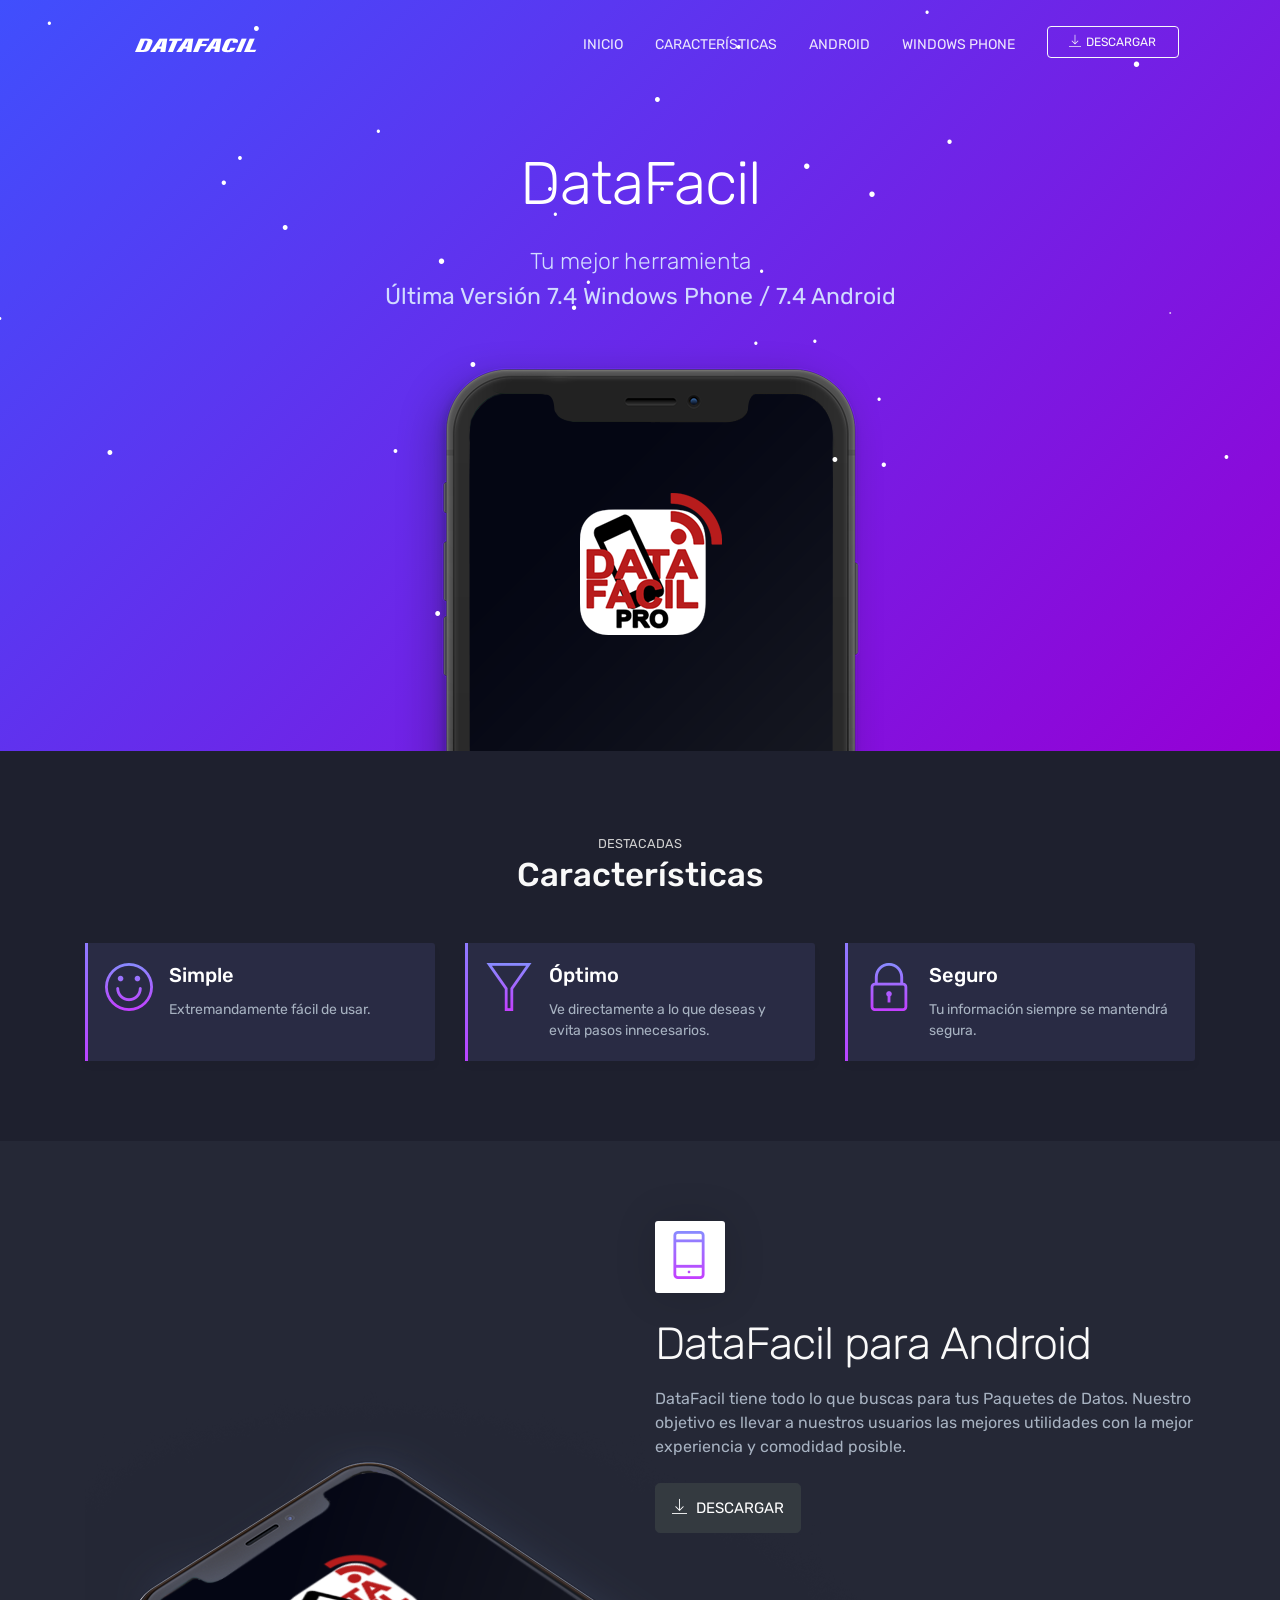
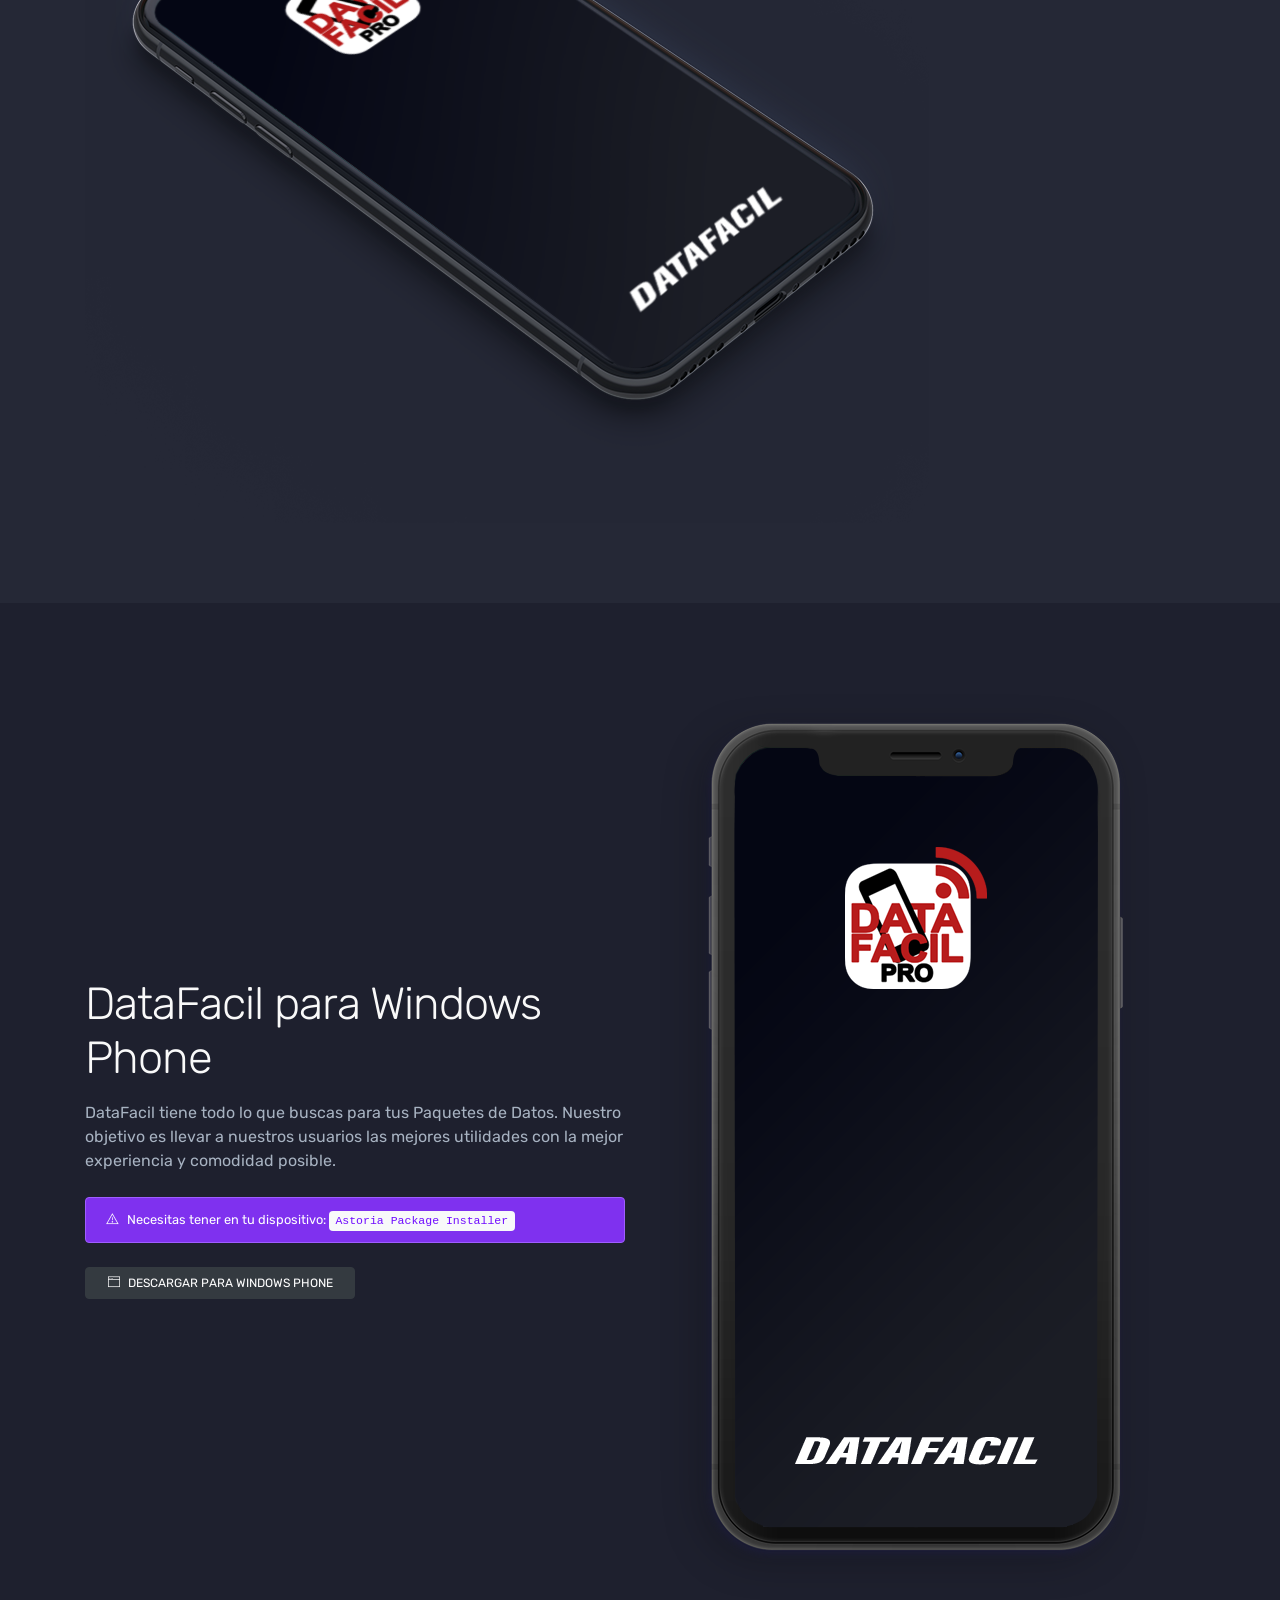
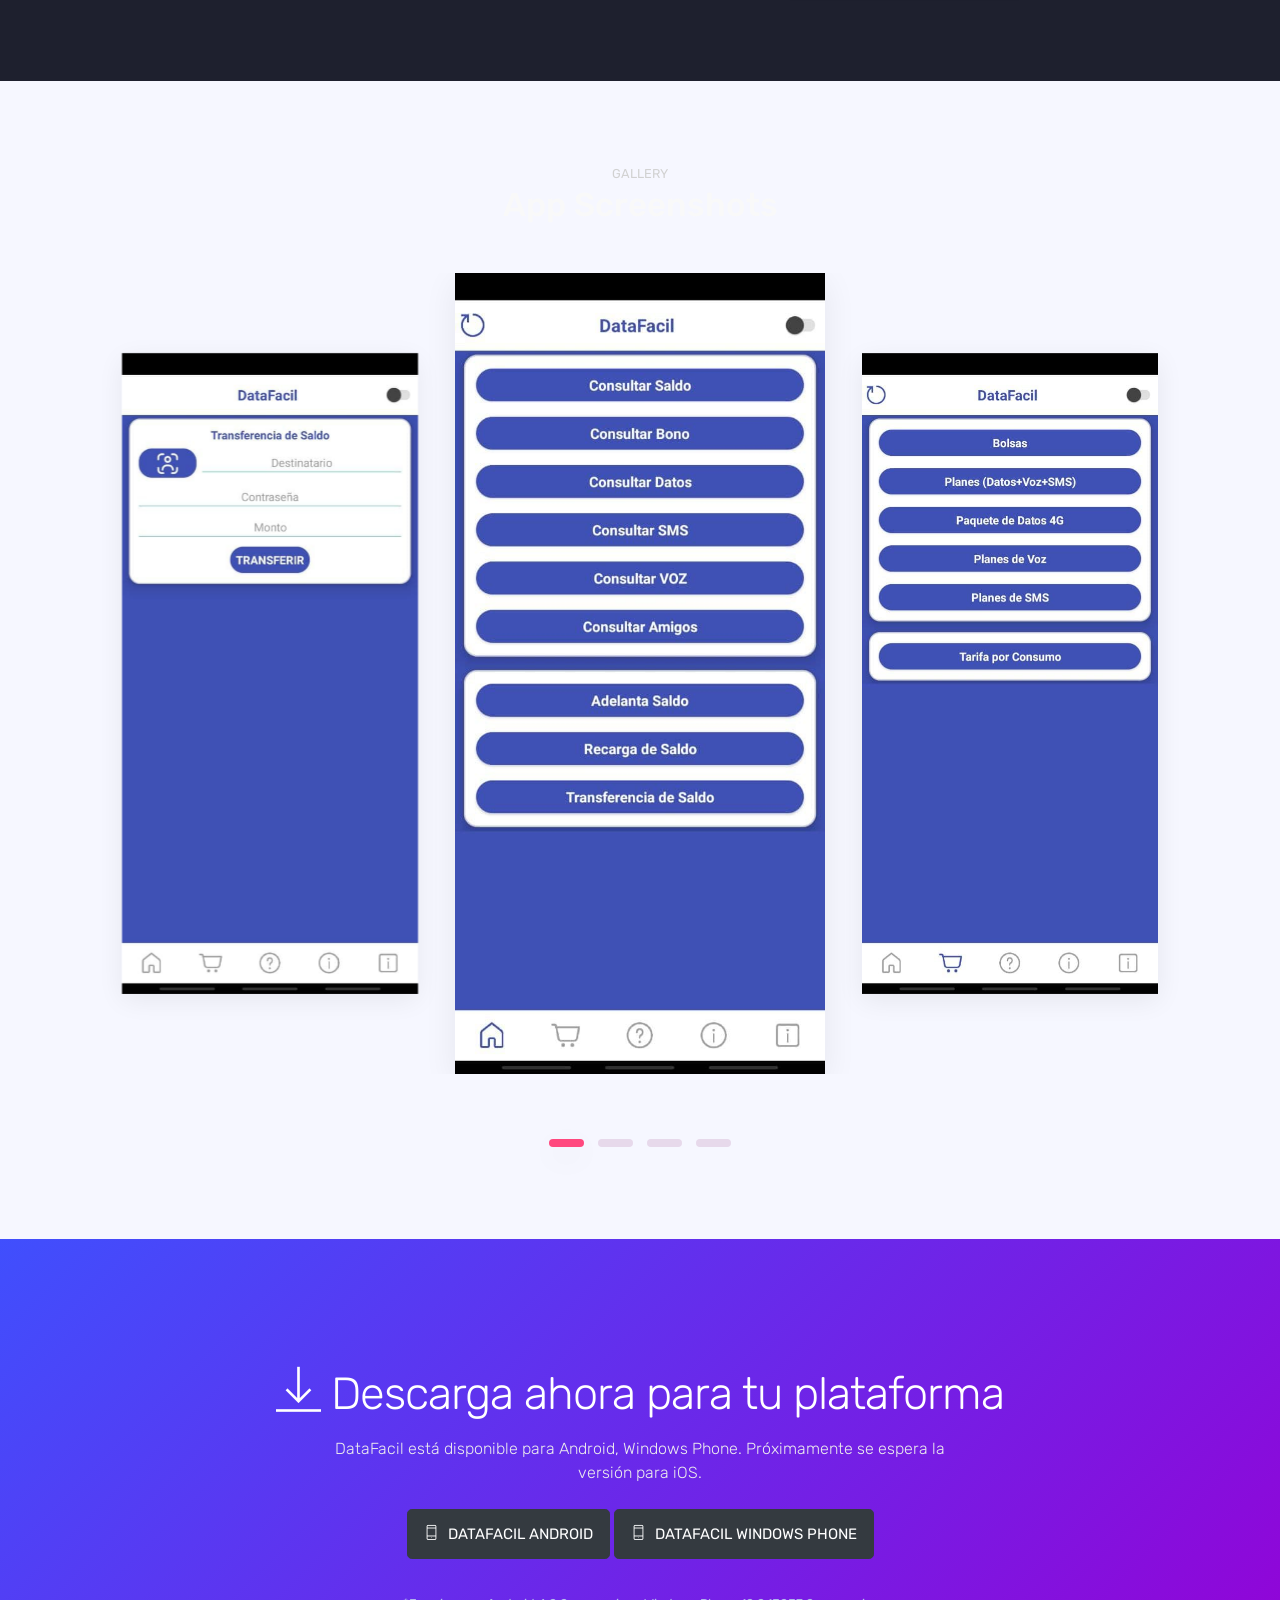
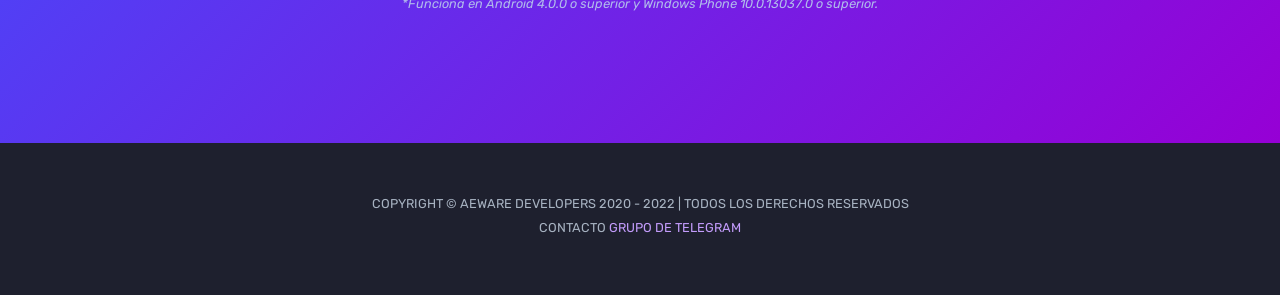
==== commit 45ef0693: "Update index.html" ====
--- a/index.html
+++ b/index.html
@@ -54,7 +54,7 @@
                             </li>
                             <li class="nav-item"><a class="nav-link" href="index.html#features">CARACTERÍSTICAS</a></li>
                             <li class="nav-item"><a class="nav-link" href="index.html#mobile">ANDROID</a></li>
-                            <li class="nav-item"><a class="nav-link" href="index.html#desktop">Windows Phone</a></li>
+                            <li class="nav-item"><a class="nav-link" href="index.html#desktop">WINDOWS PHONE</a></li>
                             <li class="nav-item"><a href="index.html#download" class="btn btn-outline-light my-3 my-sm-0 ml-lg-3">
                                 <span class="ti-download"></span><span style="padding-left: 5px;">DESCARGAR</span></a>
                             </li>
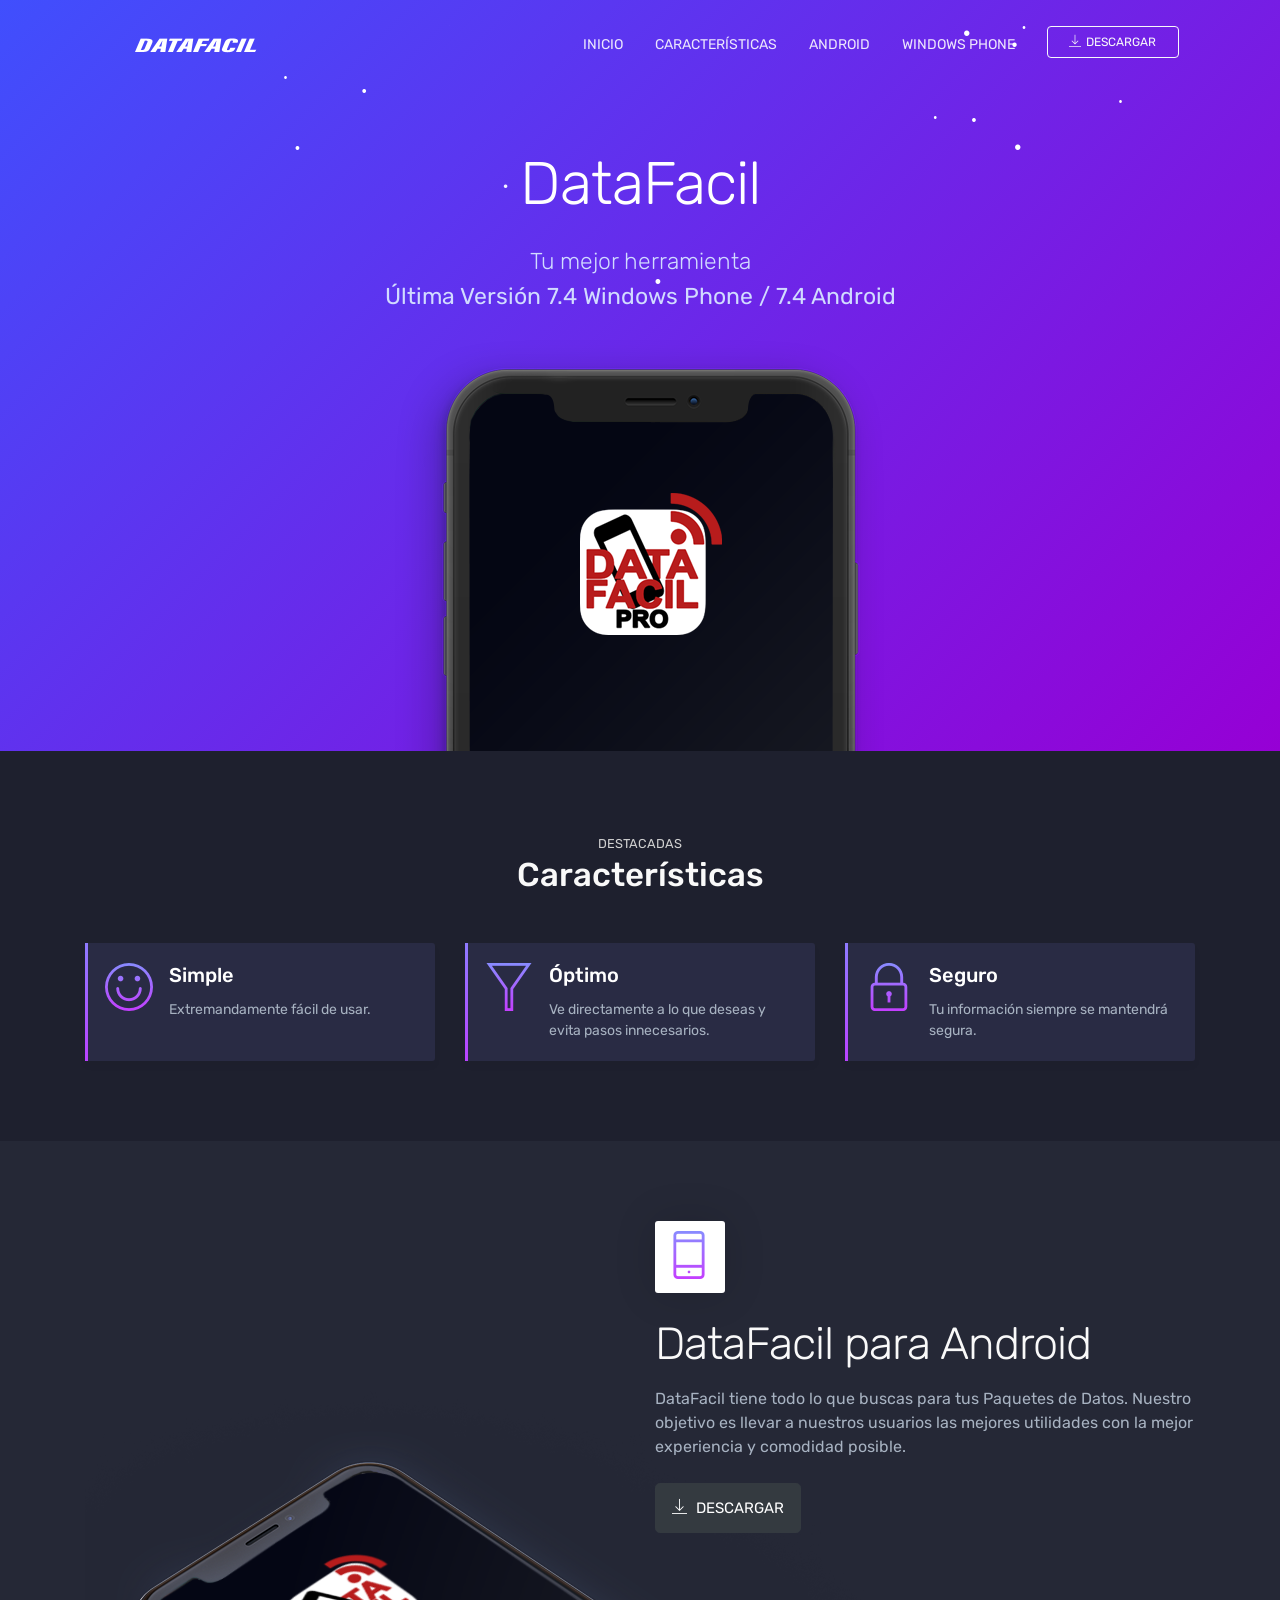
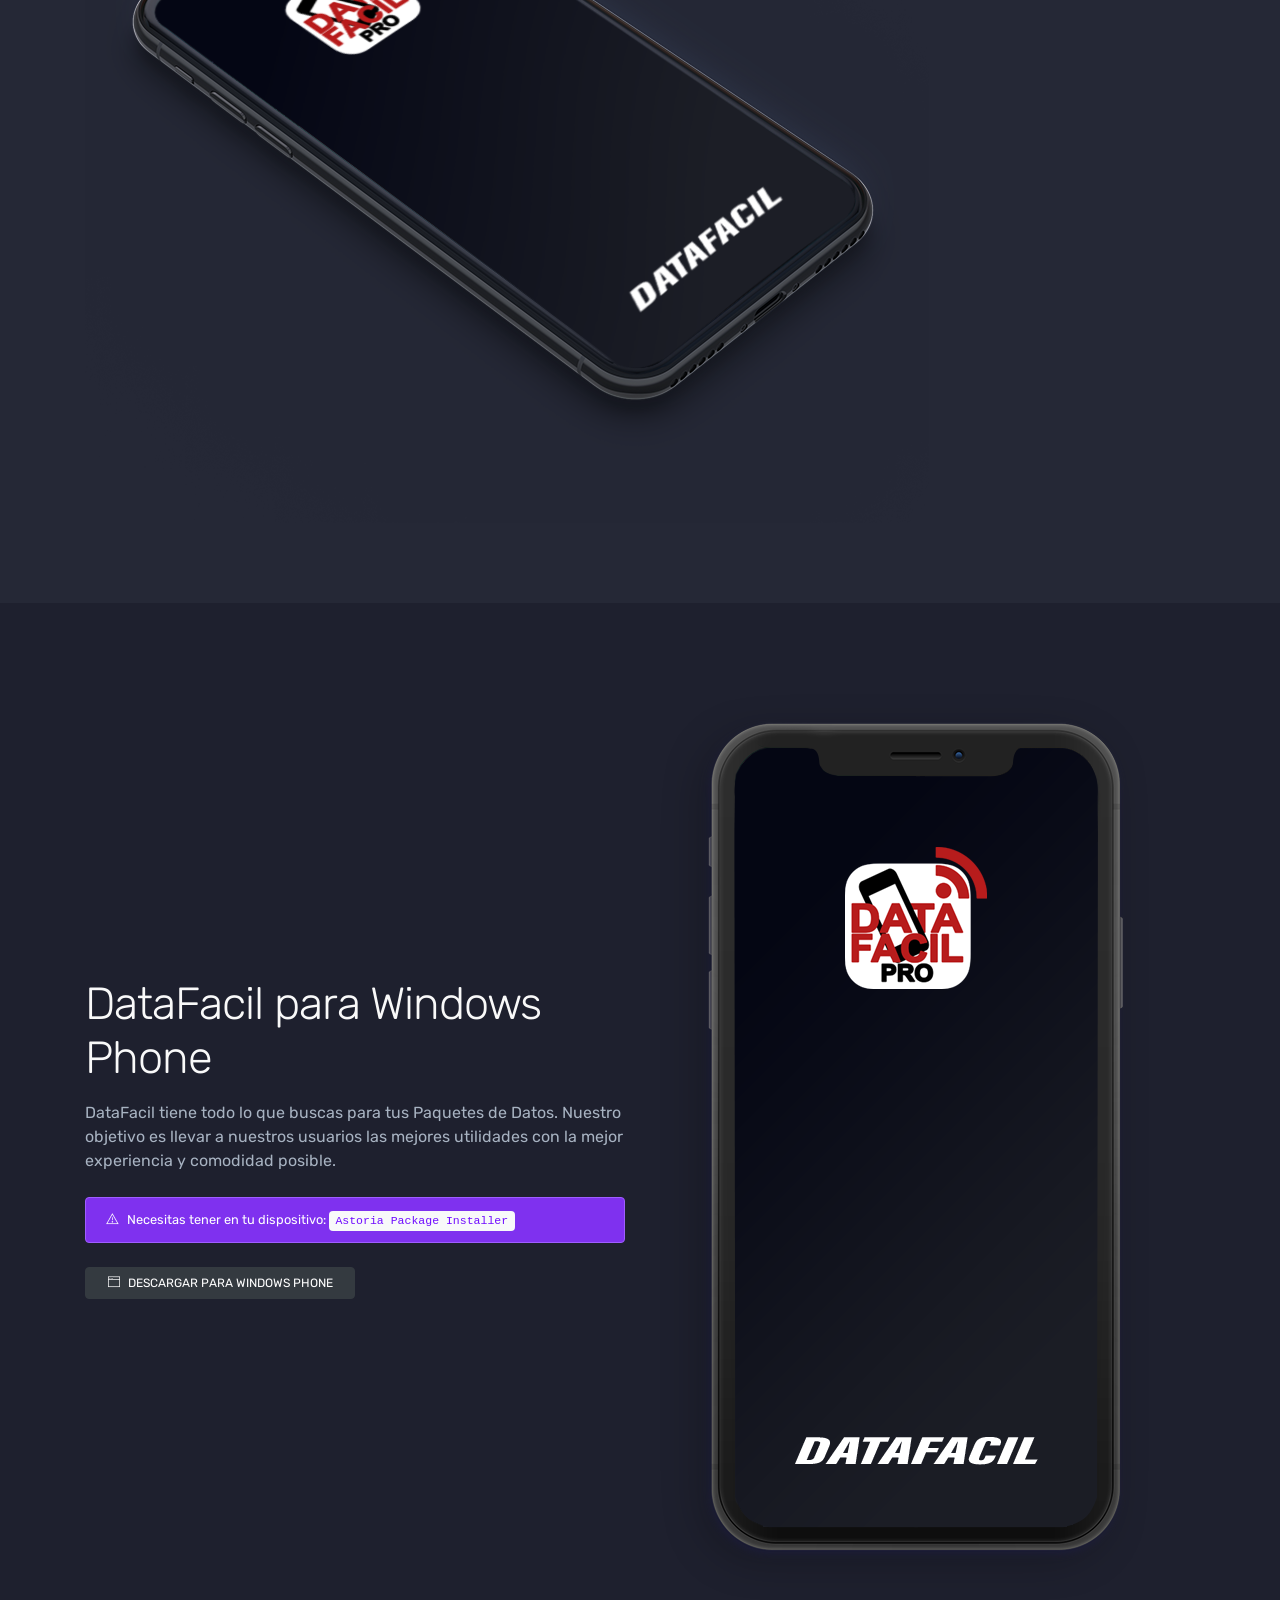
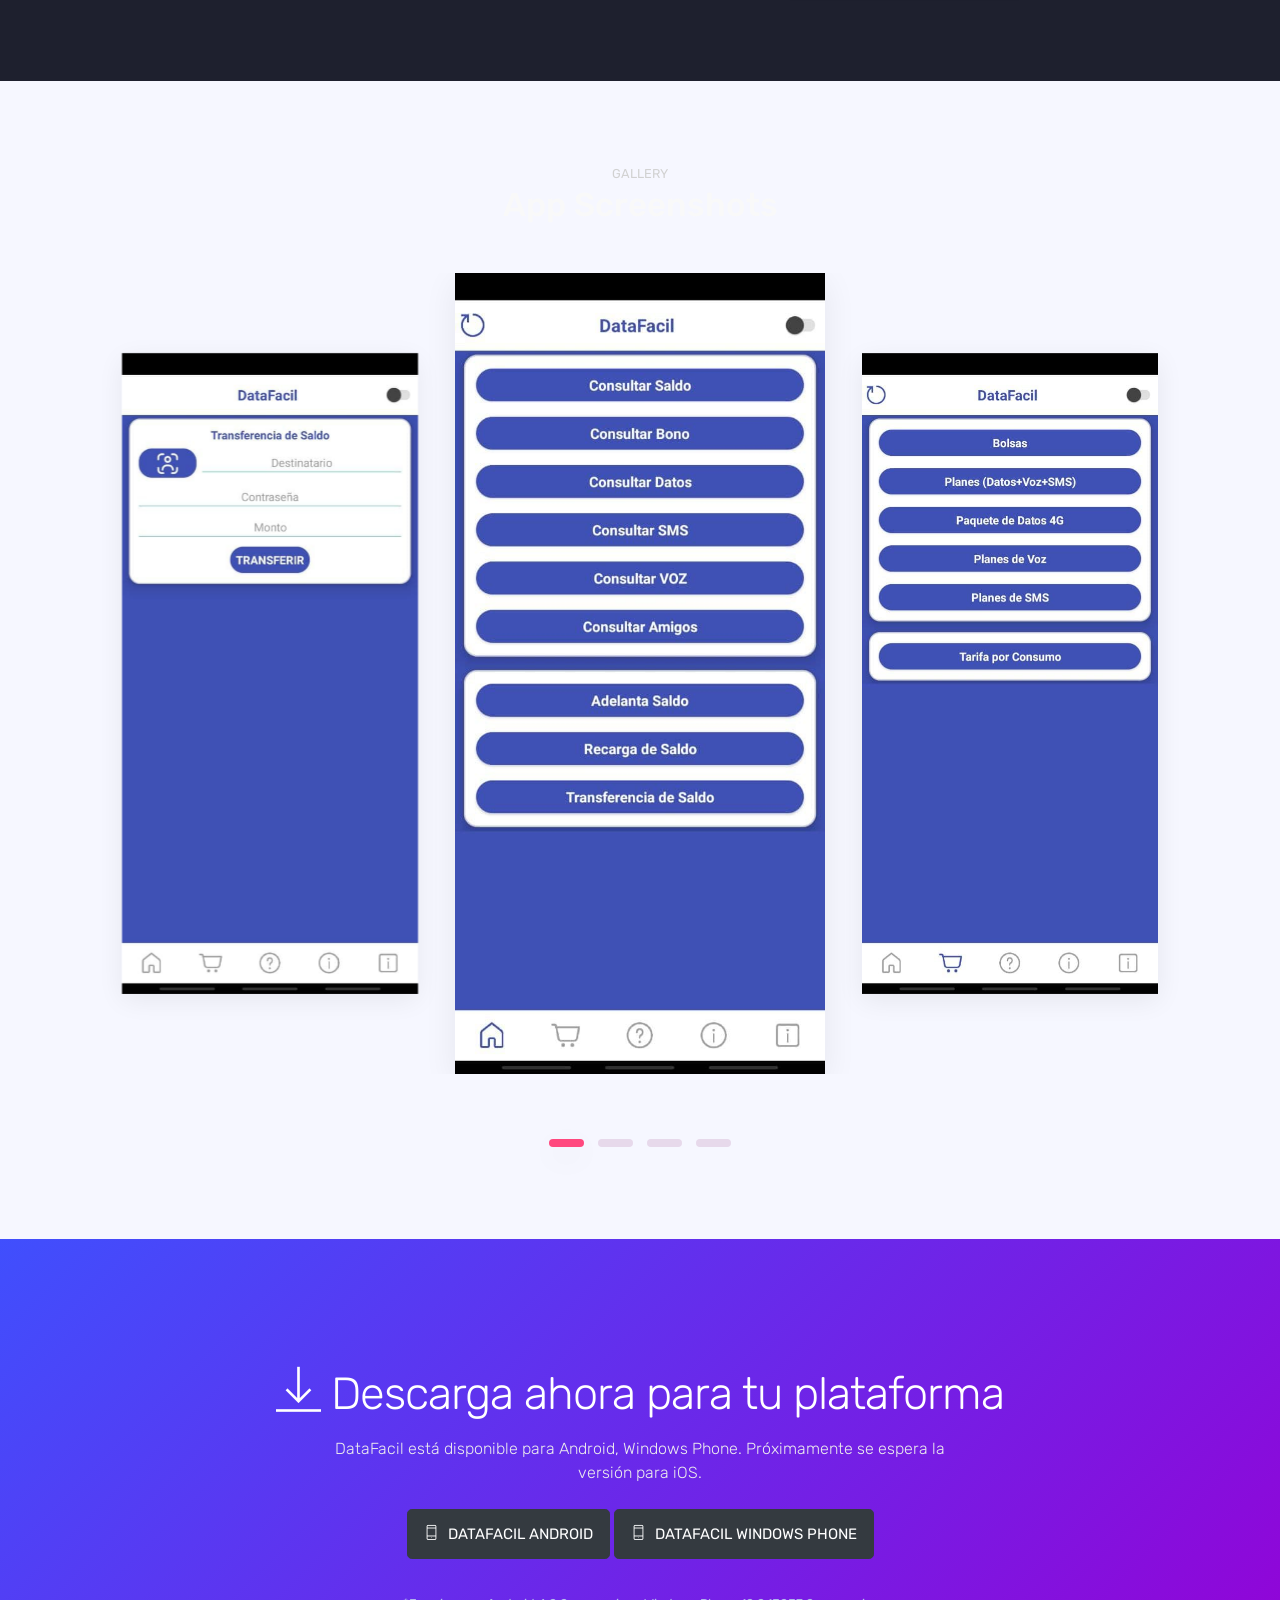
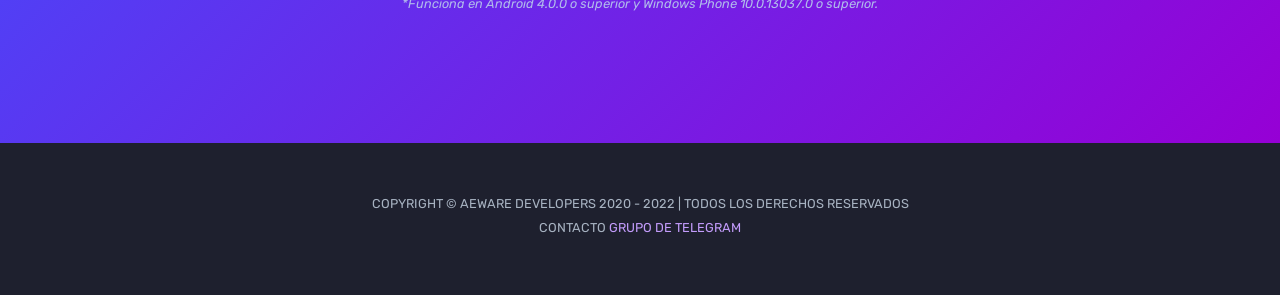
==== commit 32d7ee33: "Update index.html" ====
--- a/index.html
+++ b/index.html
@@ -6,8 +6,8 @@
     <meta charset="utf-8">
     <meta name="viewport" content="width=device-width, initial-scale=1, shrink-to-fit=no">
     <meta name="description"
-          content="Gestor de descargas para enalces gratis en la nube con soporte para varios formatos.">
-    <meta name="keywords" content="xdownloader, descargas, gestor de descargas, manejador de descargas">
+          content="Tu mejor herramienta.">
+    <meta name="keywords" content="">
     <link rel="icon" type="image/x-icon" href="images/icon.png">
 
     <!-- Font -->
